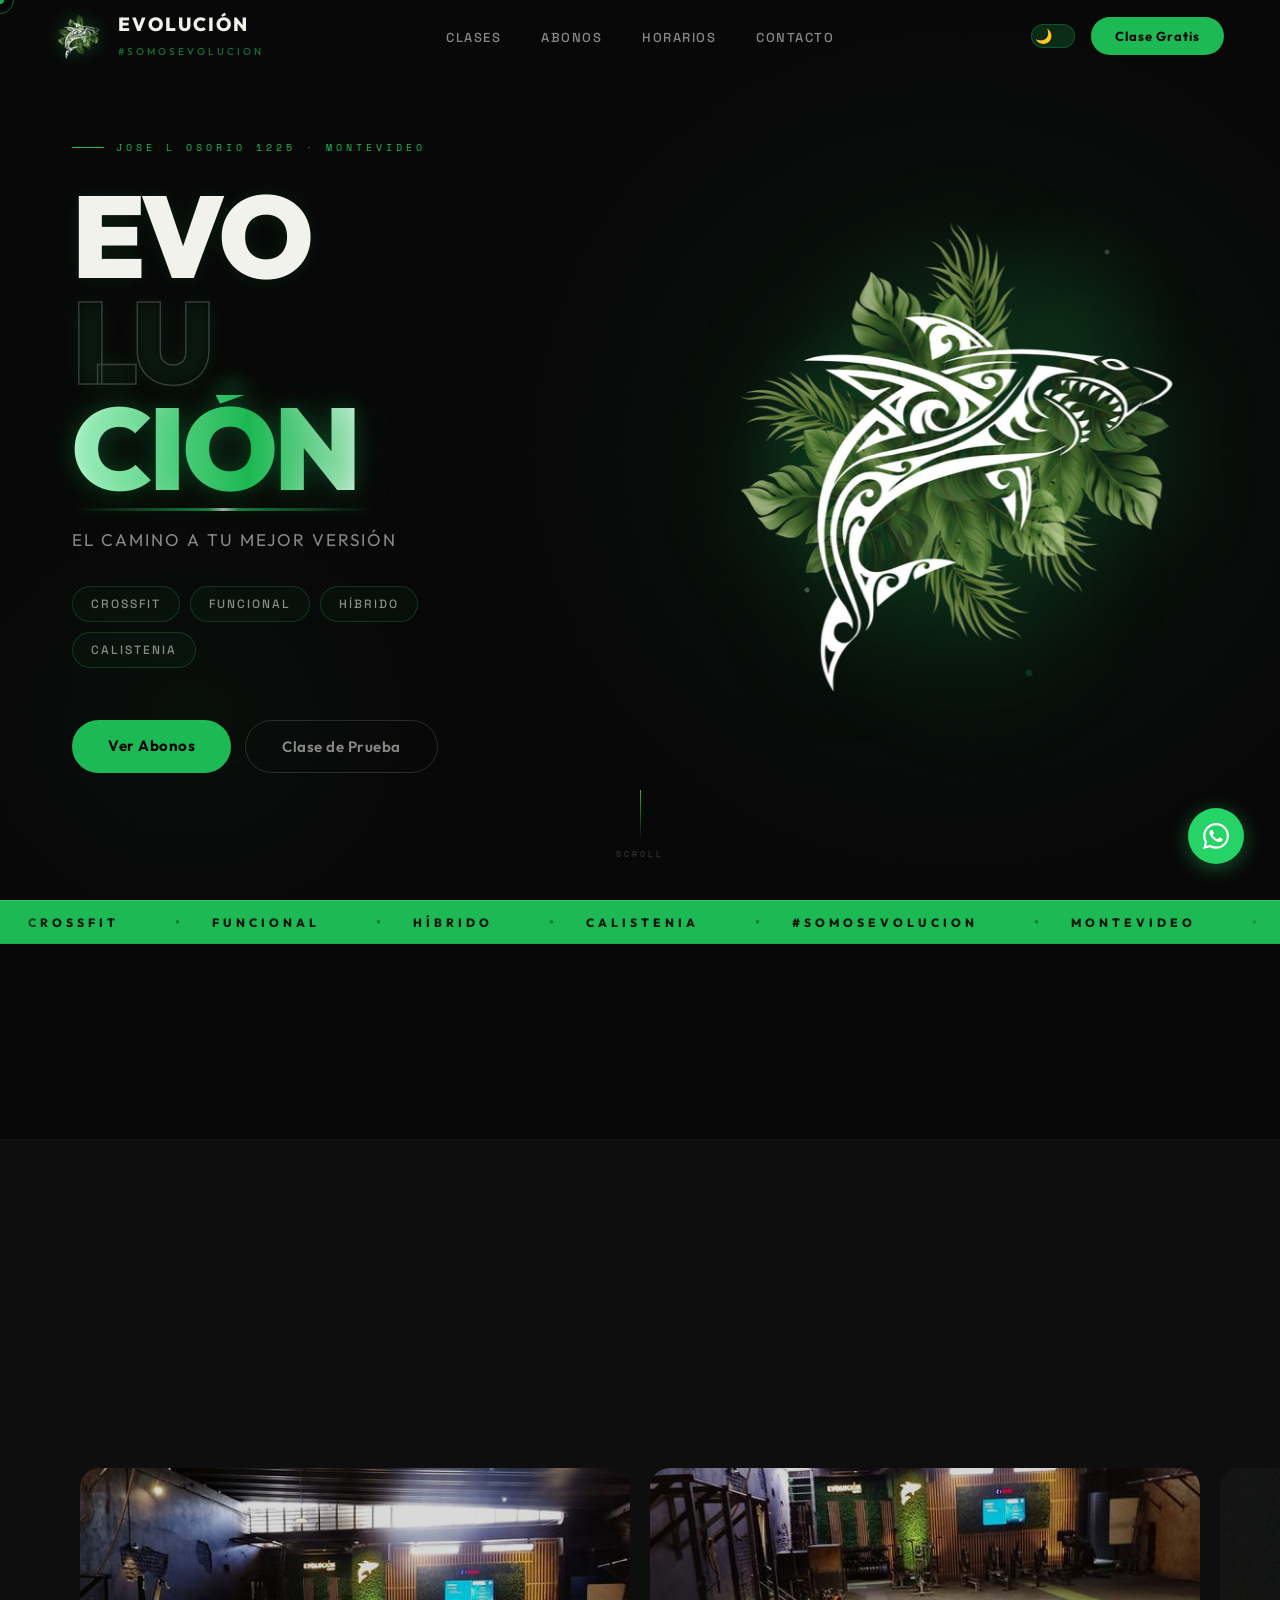
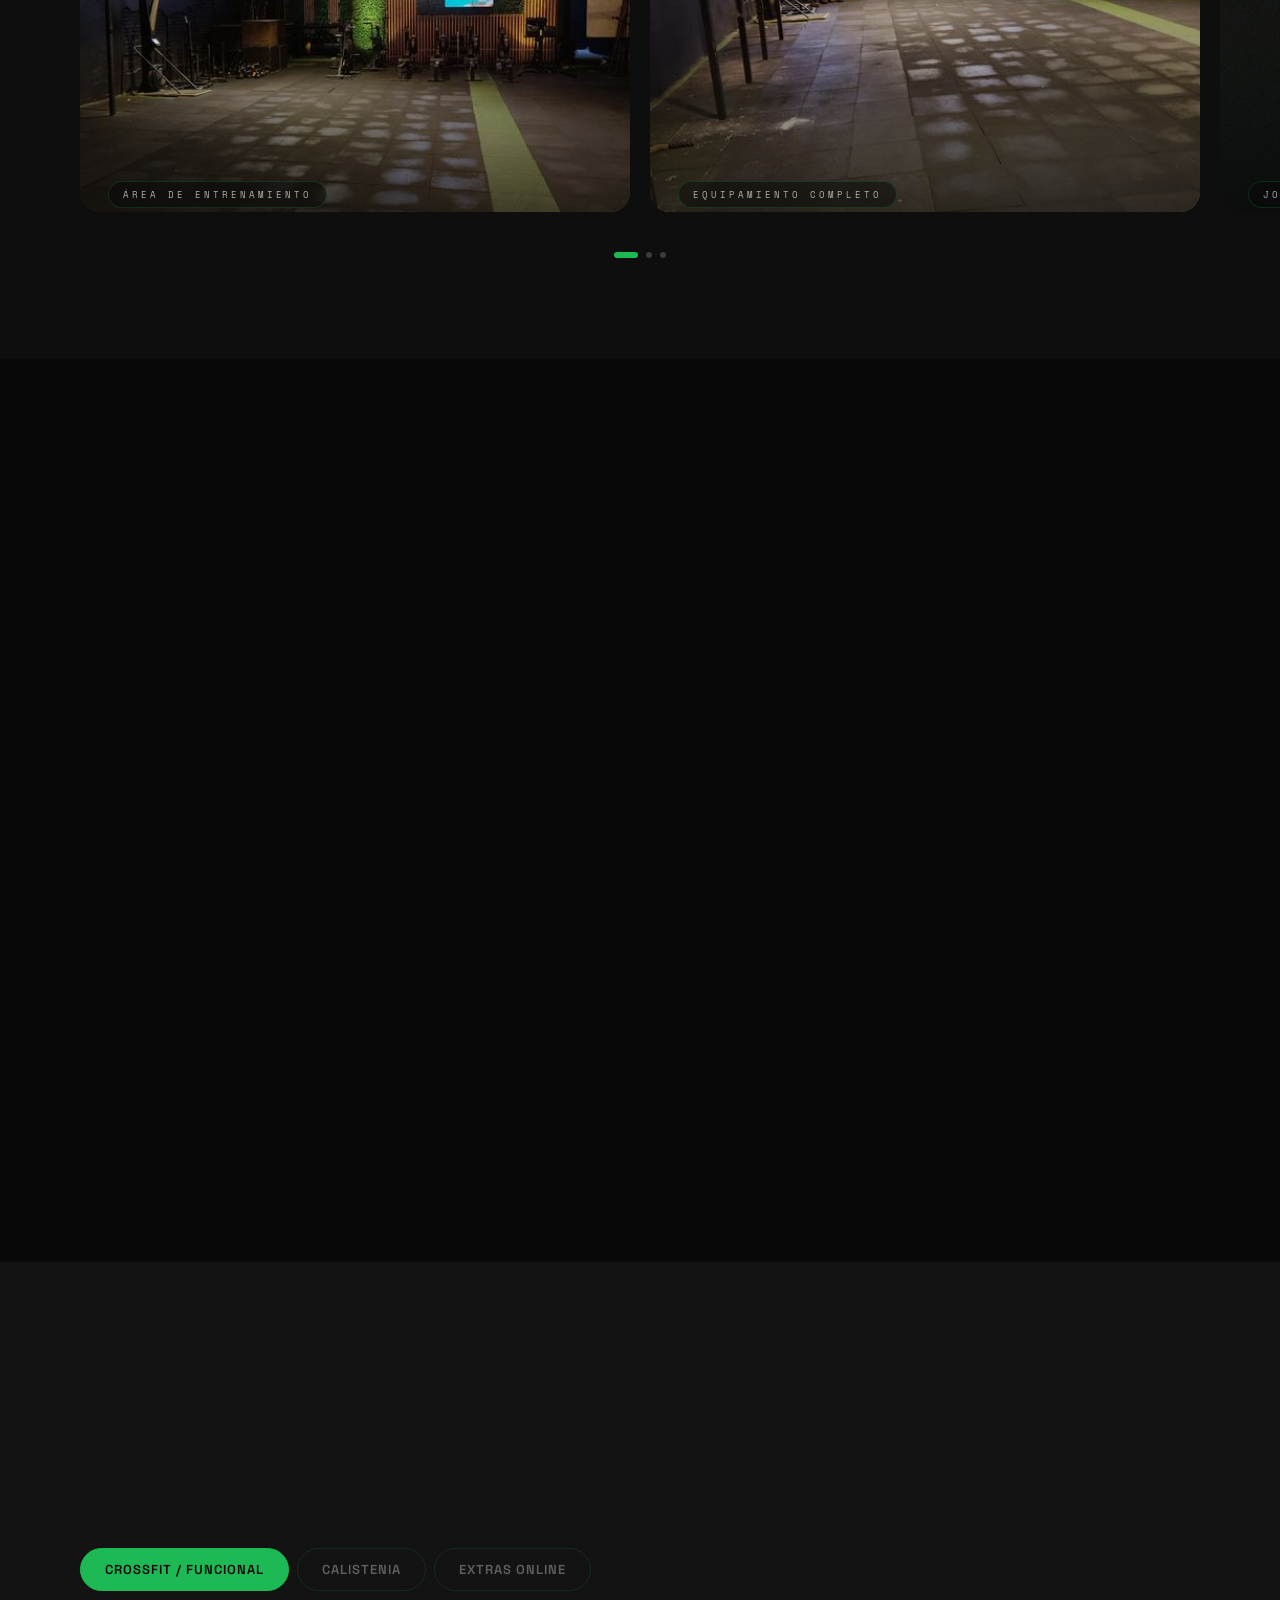
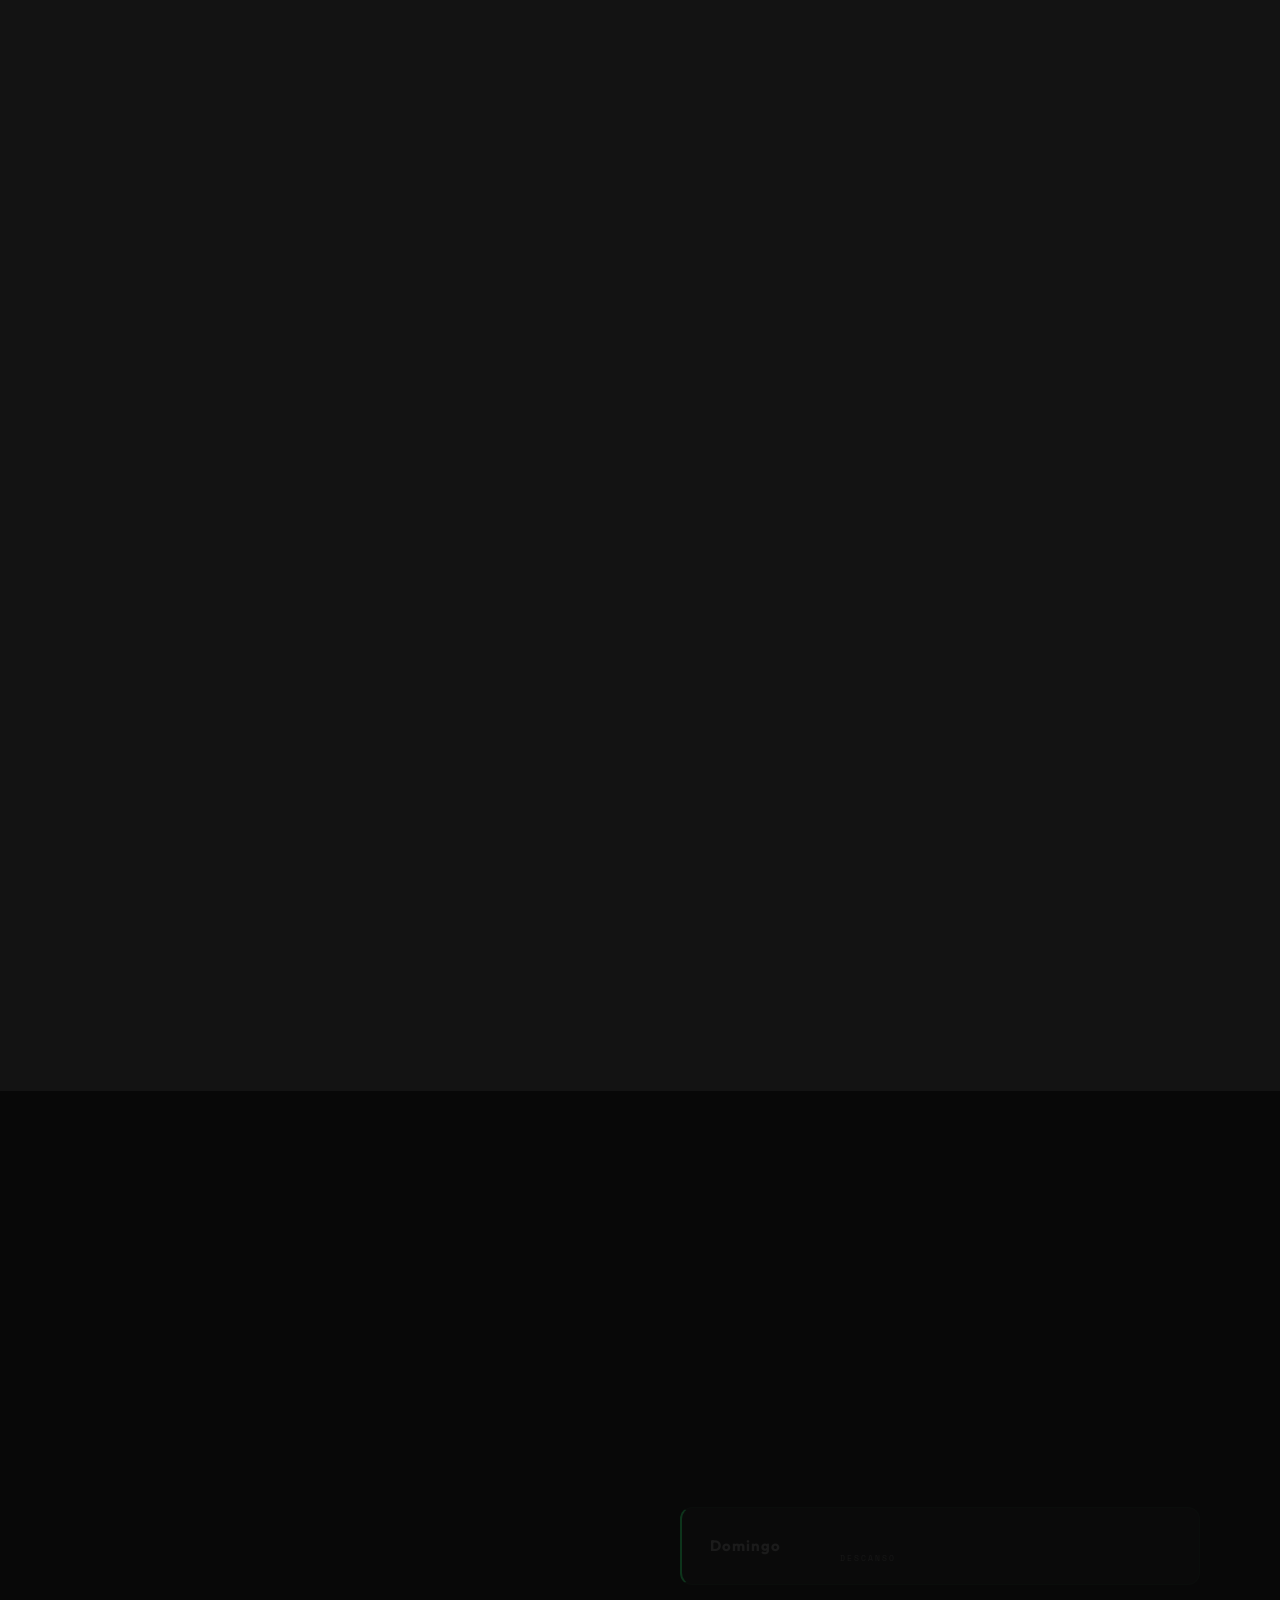
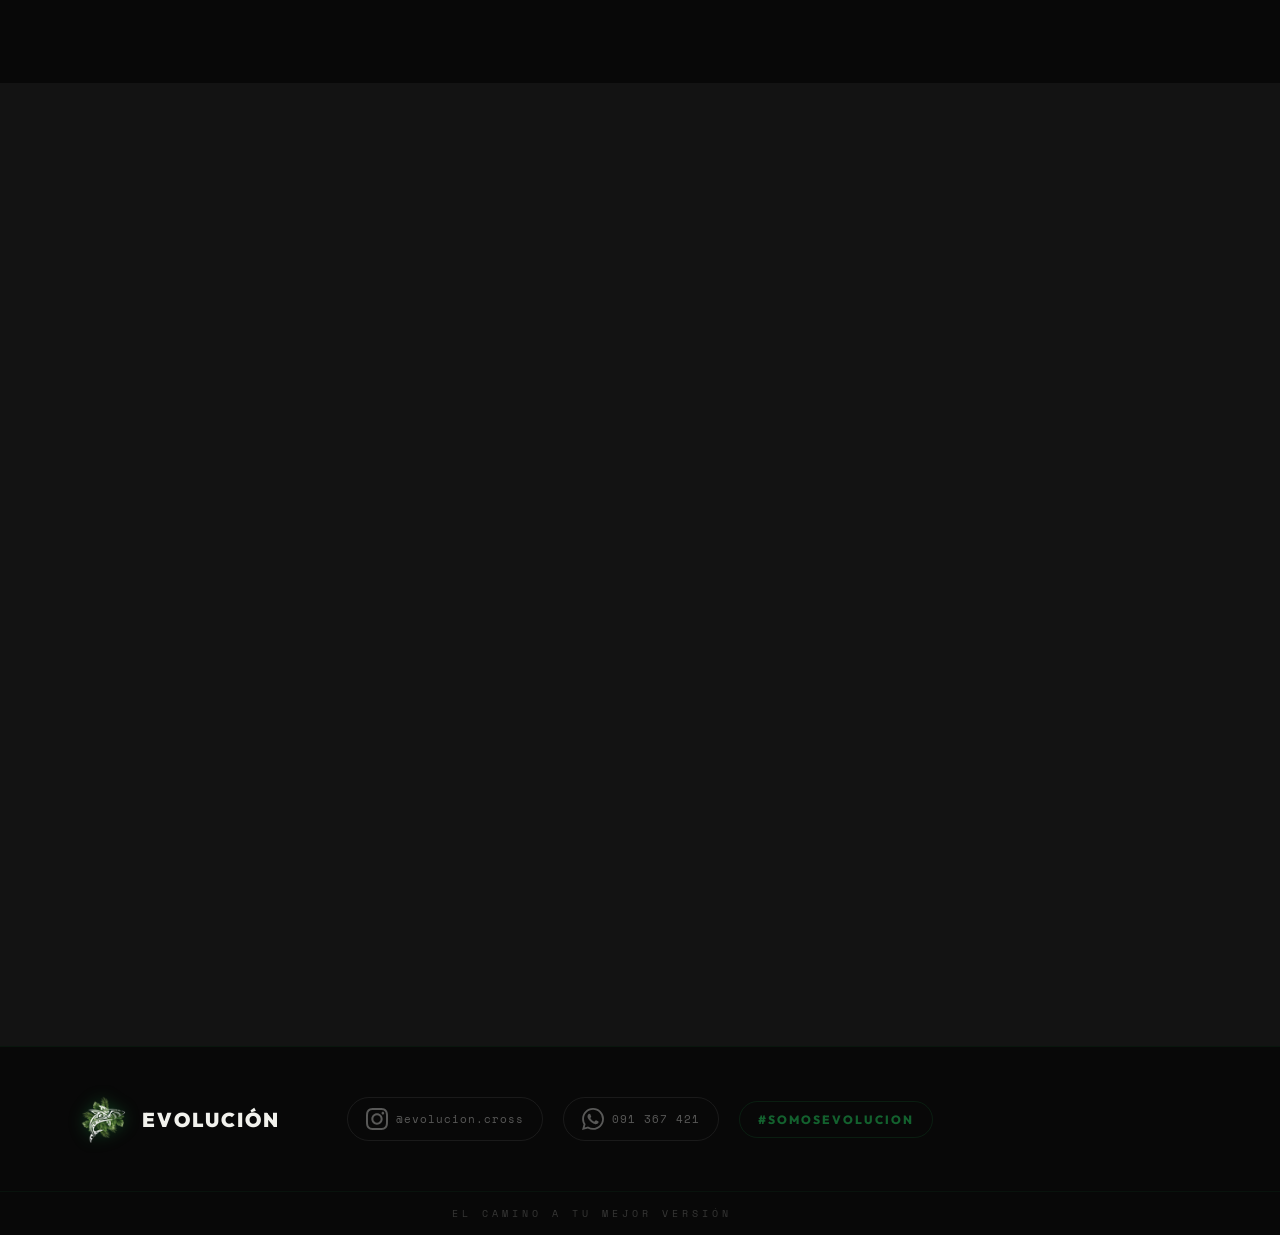
==== index.html @ 1a210b8a "Refactor sendLeadToN8n to use fetch for webhook Refactor sendLeadToN8n function to use fetch API for" ====
<!DOCTYPE html>
<html lang="es">
<head>
<meta charset="UTF-8">
<meta name="viewport" content="width=device-width, initial-scale=1.0">
<title>EVOLUCIÓN — El Camino a Tu Mejor Versión</title>
<meta name="description" content="Entrená en EVOLUCIÓN con clases de CrossFit, funcional, híbrido y calistenia en Montevideo. Reservá tu primera clase gratis por WhatsApp.">
<meta name="robots" content="index,follow">
<meta name="author" content="EVOLUCIÓN">
<meta name="theme-color" content="#1DB954">
<meta name="format-detection" content="telephone=no">
<link rel="icon" href="assets/favicon.svg" type="image/svg+xml">
<!-- Reemplazar `tudominio.com` por tu dominio final al publicar -->
<link rel="canonical" href="https://tudominio.com/">
<meta property="og:locale" content="es_UY">
<meta property="og:type" content="website">
<meta property="og:title" content="EVOLUCIÓN — El Camino a Tu Mejor Versión">
<meta property="og:description" content="CrossFit, funcional, híbrido y calistenia en Montevideo. Reservá tu primera clase gratis por WhatsApp.">
<meta property="og:url" content="https://tudominio.com/">
<meta property="og:site_name" content="EVOLUCIÓN">
<meta property="og:image" content="https://tudominio.com/assets/og-cover.svg">
<meta name="twitter:card" content="summary_large_image">
<meta name="twitter:title" content="EVOLUCIÓN — El Camino a Tu Mejor Versión">
<meta name="twitter:description" content="CrossFit, funcional, híbrido y calistenia en Montevideo. Reservá tu primera clase gratis por WhatsApp.">
<meta name="twitter:image" content="https://tudominio.com/assets/og-cover.svg">
<link rel="preconnect" href="https://fonts.googleapis.com">
<link rel="preconnect" href="https://fonts.gstatic.com" crossorigin>
<link href="https://fonts.googleapis.com/css2?family=Outfit:wght@300;400;500;600;700;800;900&family=Space+Grotesk:wght@300;400;500;600;700&family=Space+Mono&display=swap" rel="stylesheet">
<style>
:root {
  --verde: #1DB954;
  --verde-glow: rgba(29,185,84,0.18);
  --negro: #080808;
  --negro2: #0e0e0e;
  --gris: #131313;
  --gris2: #1a1a1a;
  --blanco: #F2F2ED;
  --blanco2: rgba(242,242,237,0.55);
}

*{margin:0;padding:0;box-sizing:border-box;}
html{scroll-behavior:smooth;-webkit-text-size-adjust:100%;}
body{
  background:var(--negro);
  color:var(--blanco);
  font-family:'Outfit',sans-serif;
  overflow-x:hidden;
  cursor:none;
}
section[id]{scroll-margin-top:88px;}

/* CURSOR */
#cur{position:fixed;width:8px;height:8px;background:var(--verde);border-radius:50%;pointer-events:none;z-index:9999;transform:translate(-50%,-50%);mix-blend-mode:difference;}
#cur2{position:fixed;width:28px;height:28px;border:1px solid rgba(29,185,84,0.5);border-radius:50%;pointer-events:none;z-index:9998;transform:translate(-50%,-50%);transition:left .1s ease,top .1s ease;}

/* ══ NAVBAR ══ */
nav{
  position:fixed;top:0;left:0;right:0;z-index:200;
  padding:0 56px;
  height:72px;
  display:flex;align-items:center;justify-content:space-between;
  transition:all 0.5s ease;
}

/* Efecto glassmorphism al scrollear */
nav.solid{
  background:rgba(8,8,8,0.75);
  backdrop-filter:blur(24px);
  -webkit-backdrop-filter:blur(24px);
  border-bottom:1px solid rgba(29,185,84,0.08);
  height:64px;
}

/* Línea verde animada debajo de la nav */
.nav-line{
  position:absolute;
  bottom:0;left:0;
  height:1px;
  width:0%;
  background:linear-gradient(90deg, transparent, var(--verde), transparent);
  transition:width 0.8s ease;
}
nav.solid .nav-line{width:100%;}

.nav-logo{
  display:flex;align-items:center;gap:14px;
  text-decoration:none;
}
.nav-logo img{
  height:46px;
  filter:drop-shadow(0 0 10px rgba(29,185,84,0.35));
  transition:all 0.4s ease;
}
.nav-logo:hover img{
  filter:drop-shadow(0 0 20px rgba(29,185,84,0.65));
  transform:scale(1.05) rotate(-2deg);
}
.nav-brand{
  font-family:'Outfit',sans-serif;
  font-weight:800;
  font-size:19px;
  letter-spacing:2px;
  color:var(--blanco);
  transition:color 0.3s;
}
.nav-brand span{color:var(--verde);}
.nav-logo:hover .nav-brand{color:var(--verde);}

.nav-links{
  display:flex;gap:4px;list-style:none;
  position:absolute;left:50%;transform:translateX(-50%);
}
.nav-link{
  font-family:'Space Grotesk',sans-serif;
  font-size:13px;font-weight:500;
  letter-spacing:1.5px;text-transform:uppercase;
  color:var(--blanco2);
  text-decoration:none;
  padding:8px 18px;
  border-radius:100px;
  position:relative;
  transition:color 0.3s;
}
.nav-link::before{
  content:'';
  position:absolute;inset:0;
  border-radius:100px;
  background:rgba(29,185,84,0.08);
  opacity:0;
  transform:scale(0.8);
  transition:all 0.3s ease;
}
.nav-link:hover{color:var(--blanco);}
.nav-link:hover::before{opacity:1;transform:scale(1);}
.nav-link.active{color:var(--verde);}
.nav-link.active::before{opacity:1;transform:scale(1);background:rgba(29,185,84,0.1);}

.nav-right{display:flex;align-items:center;gap:16px;}
.nav-tel{
  font-family:'Space Mono',monospace;
  font-size:11px;color:rgba(242,242,237,0.3);
  letter-spacing:1px;
}
.nav-cta{
  background:var(--verde);
  color:var(--negro);
  font-family:'Outfit',sans-serif;
  font-weight:700;font-size:13px;
  letter-spacing:1px;
  padding:11px 24px;
  border-radius:100px;
  text-decoration:none;
  transition:all 0.3s;
  white-space:nowrap;
}
.nav-cta:hover{
  background:var(--blanco);
  transform:translateY(-2px);
  box-shadow:0 8px 24px rgba(29,185,84,0.3);
}

.nav-ham{display:none;flex-direction:column;gap:5px;background:none;border:none;cursor:none;padding:8px;}
.nav-ham span{display:block;width:22px;height:1.5px;background:var(--blanco);transition:all 0.3s;border-radius:2px;}
.nav-ham.open span:nth-child(1){transform:rotate(45deg) translate(4px,4px);}
.nav-ham.open span:nth-child(2){opacity:0;}
.nav-ham.open span:nth-child(3){transform:rotate(-45deg) translate(4px,-4px);}

/* Wrapper mobile: toggle + hamburger — oculto en desktop */
.nav-mobile-actions{
  display:none;
  align-items:center;
  gap:8px;
}

/* MOBILE MENU */
.mob{
  position:fixed;inset:0;background:rgba(8,8,8,0.97);
  z-index:199;display:flex;flex-direction:column;
  align-items:center;justify-content:center;gap:8px;
  opacity:0;pointer-events:none;transition:opacity 0.3s;
  backdrop-filter:blur(20px);
}
.mob.open{opacity:1;pointer-events:all;}
.mob a{
  font-family:'Outfit',sans-serif;font-weight:800;
  font-size:48px;letter-spacing:2px;
  color:rgba(242,242,237,0.25);text-decoration:none;
  transition:color 0.3s;padding:6px 0;
}
.mob a:hover{color:var(--verde);}
.mob-cta{
  margin-top:24px;
  background:var(--verde) !important;
  color:var(--negro) !important;
  font-size:16px !important;
  border-radius:100px;
  padding:16px 48px !important;
}

/* ══ HERO ══ */
.hero{
  min-height:100vh;
  position:relative;
  overflow:hidden;
}

.hero-bg{
  position:absolute;inset:0;
  background:
    radial-gradient(ellipse 50% 70% at 75% 50%, rgba(29,185,84,0.07) 0%, transparent 70%),
    radial-gradient(ellipse 30% 40% at 15% 80%, rgba(29,185,84,0.04) 0%, transparent 60%);
}

.hero-grid{
  position:absolute;inset:0;
  background-image:
    linear-gradient(rgba(29,185,84,0.03) 1px,transparent 1px),
    linear-gradient(90deg,rgba(29,185,84,0.03) 1px,transparent 1px);
  background-size:64px 64px;
  animation:gridDrift 25s linear infinite;
  mask-image:linear-gradient(to bottom, transparent 0%, rgba(0,0,0,0.5) 30%, rgba(0,0,0,0.5) 70%, transparent 100%);
}
@keyframes gridDrift{from{transform:translateY(0);}to{transform:translateY(64px);}}

.hero-left{
  display:flex;flex-direction:column;justify-content:center;
  width:100%;
  max-width:980px;
  padding:140px 72px 100px;
  padding-right:min(42vw,520px);
  position:relative;z-index:3;
}

.hero-tag{
  font-family:'Space Mono',monospace;
  font-size:10px;letter-spacing:4px;
  color:var(--verde);text-transform:uppercase;
  display:flex;align-items:center;gap:12px;
  margin-bottom:28px;
  animation:fadeUp 0.8s ease both;
}
.hero-tag::before{content:'';width:32px;height:1px;background:var(--verde);}

.hero-title{
  position:relative;
  display:inline-block;
  font-family:'Outfit',sans-serif;
  font-weight:900;
  font-size:clamp(64px,9vw,130px);
  line-height:0.92;
  letter-spacing:-3px;
  animation:fadeUp 0.8s 0.15s ease both, evoTitleGlow 4.2s ease-in-out infinite;
  text-shadow:0 0 20px rgba(29,185,84,0.12);
}
.hero-title::after{
  content:'';
  position:absolute;
  left:0;
  bottom:-10px;
  width:78%;
  height:3px;
  border-radius:999px;
  background:linear-gradient(90deg, transparent 0%, rgba(29,185,84,0.95) 45%, rgba(244,255,248,0.95) 50%, rgba(29,185,84,0.95) 55%, transparent 100%);
  opacity:0.7;
  box-shadow:0 0 18px rgba(29,185,84,0.28);
  animation:evoScan 3.8s ease-in-out infinite;
}
.hero-title .hero-part,
.hero-title .dim,
.hero-title .accent{
  display:inline-block;
}
.hero-title .hero-part{
  opacity:0;
  transform:translateY(26px) scale(0.96);
  filter:blur(10px);
  will-change:transform,opacity,filter;
}
.hero-title .hero-part-1{
  animation:evoReveal .9s .12s cubic-bezier(.22,1,.36,1) forwards;
}
.hero-title .hero-part-2{
  animation:evoReveal .9s .28s cubic-bezier(.22,1,.36,1) forwards, evoStrokePulse 4.2s 1.25s ease-in-out infinite;
}
.hero-title .hero-part-3{
  animation:evoReveal .9s .46s cubic-bezier(.22,1,.36,1) forwards, evoShine 5s 1.15s linear infinite, evoAccentFloat 3.2s 1.15s ease-in-out infinite;
}
.hero-title .dim{
  color:transparent;
  -webkit-text-stroke:1.5px rgba(242,242,237,0.2);
}
[data-theme="light"] .dim {
  -webkit-text-stroke:1.5px rgba(17,17,17,0.25);
}
.hero-title .accent{
  color:transparent;
  background:linear-gradient(90deg,#c9ffe0 0%, #1db954 28%, #ffffff 50%, #1db954 72%, #8df0b2 100%);
  background-size:220% auto;
  -webkit-background-clip:text;
  background-clip:text;
  text-shadow:0 0 20px rgba(29,185,84,0.22), 0 0 42px rgba(29,185,84,0.18);
  filter:drop-shadow(0 0 10px rgba(29,185,84,0.2));
}
@keyframes evoReveal{
  0%{opacity:0;transform:translateY(26px) scale(0.96);filter:blur(10px);}
  60%{opacity:1;transform:translateY(-2px) scale(1.01);filter:blur(0);}
  100%{opacity:1;transform:translateY(0) scale(1);filter:blur(0);}
}
@keyframes evoTitleGlow{
  0%,100%{text-shadow:0 0 20px rgba(29,185,84,0.12),0 0 0 rgba(29,185,84,0);}
  50%{text-shadow:0 0 28px rgba(29,185,84,0.2),0 0 56px rgba(29,185,84,0.12);}
}
@keyframes evoScan{
  0%,100%{transform:translateX(-8px) scaleX(0.96);opacity:0.45;}
  50%{transform:translateX(10px) scaleX(1.03);opacity:0.95;}
}
@keyframes evoStrokePulse{
  0%,100%{transform:translateY(0);opacity:0.92;}
  50%{transform:translateY(-1px);opacity:1;}
}
@keyframes evoAccentFloat{
  0%,100%{transform:translateY(0) scale(1);}
  50%{transform:translateY(-2px) scale(1.01);}
}
@keyframes evoShine{
  0%{background-position:200% center;}
  100%{background-position:-200% center;}
}
@media (prefers-reduced-motion: reduce){
  .hero-title,
  .hero-title .hero-part,
  .hero-title .dim,
  .hero-title .accent{animation:none;opacity:1;transform:none;filter:none;}
}

.hero-sub{
  margin-top:28px;
  font-size:17px;font-weight:400;
  color:var(--blanco2);
  letter-spacing:2px;text-transform:uppercase;
  animation:fadeUp 0.8s 0.3s ease both;
}

.hero-pills{
  display:flex;flex-wrap:wrap;gap:10px;
  margin-top:36px;
  animation:fadeUp 0.8s 0.45s ease both;
}
.pill{
  display:inline-flex;align-items:center;justify-content:center;
  font-family:'Space Grotesk',sans-serif;
  font-size:12px;font-weight:500;
  letter-spacing:2px;text-transform:uppercase;
  text-decoration:none;
  padding:9px 18px;
  border:1px solid rgba(29,185,84,0.25);
  border-radius:100px;
  color:var(--blanco2);
  transition:all 0.3s;
  background:rgba(29,185,84,0.04);
}
.pill:hover{
  border-color:var(--verde);
  color:var(--verde);
  background:rgba(29,185,84,0.08);
}

.hero-ctas{
  display:flex;gap:14px;margin-top:52px;
  animation:fadeUp 0.8s 0.6s ease both;
}
.btn-main{
  background:var(--verde);color:var(--negro);
  font-family:'Outfit',sans-serif;font-weight:700;
  font-size:15px;letter-spacing:0.5px;
  padding:16px 36px;border-radius:100px;
  text-decoration:none;transition:all 0.3s;
}
.btn-main:hover{
  background:var(--blanco);
  transform:translateY(-3px);
  box-shadow:0 12px 32px rgba(29,185,84,0.3);
}
.btn-ghost{
  border:1px solid rgba(242,242,237,0.15);
  color:var(--blanco2);
  font-family:'Outfit',sans-serif;font-weight:600;
  font-size:15px;letter-spacing:0.5px;
  padding:16px 36px;border-radius:100px;
  text-decoration:none;transition:all 0.3s;
}
.btn-ghost:hover{
  border-color:var(--verde);color:var(--verde);
  background:rgba(29,185,84,0.05);
}

.hero-right{
  display:flex;align-items:center;justify-content:center;
  position:absolute;
  top:0;right:0;bottom:0;
  width:min(48vw,620px);
  overflow:hidden;
  isolation:isolate;
  z-index:2;
}
.hero-right::before{
  content:'';
  position:absolute;
  inset:14% 12%;
  background:
    radial-gradient(circle at 30% 50%, rgba(29,185,84,0.18) 0, transparent 32%),
    radial-gradient(circle at 70% 30%, rgba(29,185,84,0.12) 0, transparent 22%),
    radial-gradient(circle at 50% 70%, rgba(29,185,84,0.08) 0, transparent 38%);
  filter:blur(14px);
  animation:sharkAura 5s ease-in-out infinite;
  z-index:1;
  pointer-events:none;
}
.hero-right::after{
  content:'';
  position:absolute;
  inset:10%;
  background:
    radial-gradient(circle, rgba(242,242,237,0.4) 0 2px, transparent 3px) 15% 70%/18px 18px no-repeat,
    radial-gradient(circle, rgba(242,242,237,0.28) 0 2px, transparent 3px) 78% 22%/14px 14px no-repeat,
    radial-gradient(circle, rgba(29,185,84,0.28) 0 3px, transparent 4px) 62% 82%/22px 22px no-repeat;
  opacity:.7;
  animation:sharkBubbles 9s linear infinite;
  z-index:1;
  pointer-events:none;
}
.hero-logo-img{
  width:82%;
  opacity:0;
  animation:logoIn 1.2s cubic-bezier(0.22,1,0.36,1) 0.5s forwards, logoFloat 10s ease-in-out 1.7s infinite;
  filter:drop-shadow(0 0 50px rgba(29,185,84,0.2));
  position:relative;z-index:2;
  transform-origin:center;
  will-change:transform,filter;
}
@keyframes logoIn{
  from{opacity:0;transform:scale(0.75) translateY(20px);filter:drop-shadow(0 0 0 transparent);}
  to{opacity:1;transform:scale(1) translateY(0);filter:drop-shadow(0 0 50px rgba(29,185,84,0.2));}
}
@keyframes logoFloat{
  0%{transform:translateX(-30px) translateY(0) rotate(-2deg) scaleX(1);filter:drop-shadow(0 0 50px rgba(29,185,84,0.2));}
  25%{transform:translateX(0) translateY(-12px) rotate(1deg) scaleX(1);filter:drop-shadow(0 0 70px rgba(29,185,84,0.35));}
  50%{transform:translateX(30px) translateY(0) rotate(2deg) scaleX(-1);filter:drop-shadow(0 0 50px rgba(29,185,84,0.2));}
  75%{transform:translateX(0) translateY(12px) rotate(-1deg) scaleX(-1);filter:drop-shadow(0 0 70px rgba(29,185,84,0.35));}
  100%{transform:translateX(-30px) translateY(0) rotate(-2deg) scaleX(1);filter:drop-shadow(0 0 50px rgba(29,185,84,0.2));}
}
@keyframes logoFloatLight{
  0%{transform:translateX(-30px) translateY(0) rotate(-2deg) scaleX(1);filter:invert(1) drop-shadow(0 0 50px rgba(22,163,74,0.2));}
  25%{transform:translateX(0) translateY(-12px) rotate(1deg) scaleX(1);filter:invert(1) drop-shadow(0 0 70px rgba(22,163,74,0.35));}
  50%{transform:translateX(30px) translateY(0) rotate(2deg) scaleX(-1);filter:invert(1) drop-shadow(0 0 50px rgba(22,163,74,0.2));}
  75%{transform:translateX(0) translateY(12px) rotate(-1deg) scaleX(-1);filter:invert(1) drop-shadow(0 0 70px rgba(22,163,74,0.35));}
  100%{transform:translateX(-30px) translateY(0) rotate(-2deg) scaleX(1);filter:invert(1) drop-shadow(0 0 50px rgba(22,163,74,0.2));}
}
@keyframes sharkAura{
  0%,100%{opacity:.55;transform:scale(.96) translateY(0);}
  50%{opacity:1;transform:scale(1.06) translateY(-8px);}
}
@keyframes sharkBubbles{
  0%{opacity:0;transform:translateY(18px) translateX(0);}
  20%{opacity:.65;}
  50%{opacity:.95;transform:translateY(-10px) translateX(6px);}
  100%{opacity:0;transform:translateY(-28px) translateX(-8px);}
}

@media (prefers-reduced-motion: reduce){
  .hero-right::before,
  .hero-right::after,
  .hero-logo-img{
    animation-duration:0.01ms !important;
    animation-iteration-count:1 !important;
  }
}

.hero-scroll{
  position:absolute;bottom:40px;left:50%;transform:translateX(-50%);
  display:flex;flex-direction:column;align-items:center;gap:8px;
  animation:fadeIn 1s 1.2s ease both;
}
.hero-scroll span{
  font-family:'Space Mono',monospace;font-size:8px;
  letter-spacing:3px;color:rgba(242,242,237,0.25);text-transform:uppercase;
}
.scroll-line{
  width:1px;height:50px;
  background:linear-gradient(to bottom,var(--verde),transparent);
  animation:scrollAnim 2s ease-in-out infinite;
}
@keyframes scrollAnim{
  0%{transform:scaleY(0);transform-origin:top;}
  49%{transform:scaleY(1);transform-origin:top;}
  50%{transform:scaleY(1);transform-origin:bottom;}
  100%{transform:scaleY(0);transform-origin:bottom;}
}

/* MARQUEE */
.mq-wrap{
  position:relative;overflow:hidden;
  background:var(--verde);
  padding:12px 0;
  border-top:1px solid rgba(255,255,255,0.12);
  border-bottom:1px solid rgba(0,0,0,0.08);
}
.mq-wrap::before,.mq-wrap::after{
  content:'';
  position:absolute;top:0;bottom:0;width:44px;z-index:2;pointer-events:none;
}
.mq-wrap::before{left:0;background:linear-gradient(to right,var(--verde),rgba(29,185,84,0));}
.mq-wrap::after{right:0;background:linear-gradient(to left,var(--verde),rgba(29,185,84,0));}
.mq-track{
  display:flex;align-items:center;gap:0;
  width:max-content;white-space:nowrap;
  animation:mq 22s linear infinite;
  will-change:transform;
}
.mq-item{
  display:inline-flex;align-items:center;
  font-family:'Outfit',sans-serif;font-weight:800;
  font-size:12px;letter-spacing:4px;
  color:var(--negro);text-transform:uppercase;
  padding:0 28px;flex-shrink:0;
  opacity:0.9;
}
.mq-item + .mq-item::before{
  content:'•';
  margin-right:28px;
  font-size:14px;
  color:rgba(0,0,0,0.35);
}
@keyframes mq{from{transform:translateX(0);}to{transform:translateX(-50%);}}

/* STATS */
.stats{
  display:grid;grid-template-columns:repeat(4,1fr);
  border-bottom:1px solid rgba(29,185,84,0.08);
}
.stat{
  padding:52px 44px;
  border-right:1px solid rgba(29,185,84,0.06);
  position:relative;overflow:hidden;
  transition:background 0.4s;
}
.stat::after{
  content:'';
  position:absolute;bottom:0;left:0;
  width:0;height:2px;background:var(--verde);
  transition:width 0.5s ease;
}
.stat:hover{background:rgba(29,185,84,0.03);}
.stat:hover::after{width:100%;}
.stat-n{
  font-family:'Outfit',sans-serif;font-weight:900;
  font-size:68px;color:var(--verde);line-height:1;
}
.stat-l{
  font-family:'Space Mono',monospace;font-size:9px;
  letter-spacing:3px;color:rgba(242,242,237,0.35);
  text-transform:uppercase;margin-top:10px;
}

/* SECTIONS */
.section{padding:120px 80px;}
.sec-bg{padding:120px 80px;background:var(--gris);}

.s-tag{
  font-family:'Space Mono',monospace;font-size:10px;
  letter-spacing:4px;color:var(--verde);text-transform:uppercase;
  display:flex;align-items:center;gap:12px;margin-bottom:16px;
}
.s-tag::before{content:'';width:28px;height:1px;background:var(--verde);}
.s-title{
  font-family:'Outfit',sans-serif;font-weight:900;
  font-size:clamp(40px,5.5vw,72px);
  line-height:1;letter-spacing:-1px;margin-bottom:64px;
}

/* CLASES */
.clases-grid{display:grid;grid-template-columns:repeat(2,1fr);gap:16px;}
.clase-card{
  padding:52px;
  background:var(--gris);
  border-radius:16px;
  border:1px solid rgba(29,185,84,0.06);
  position:relative;overflow:hidden;
  transition:all 0.4s ease;
}
.clase-card::before{
  content:'';position:absolute;inset:0;border-radius:16px;
  background:radial-gradient(circle at var(--mx,50%) var(--my,50%),rgba(29,185,84,0.07) 0%,transparent 60%);
  opacity:0;transition:opacity 0.4s;pointer-events:none;
}
.clase-card:hover{
  border-color:rgba(29,185,84,0.2);
  transform:translateY(-6px);
  box-shadow:0 20px 60px rgba(0,0,0,0.4),0 0 0 1px rgba(29,185,84,0.1);
}
.clase-card:hover::before{opacity:1;}
.clase-n{
  font-family:'Outfit',sans-serif;font-weight:900;
  font-size:88px;color:rgba(29,185,84,0.05);
  position:absolute;top:-8px;right:16px;line-height:1;
  transition:color 0.4s;
}
.clase-card:hover .clase-n{color:rgba(29,185,84,0.08);}
.clase-icon{font-size:28px;margin-bottom:18px;}
.clase-name{
  font-family:'Outfit',sans-serif;font-weight:800;
  font-size:28px;letter-spacing:-0.5px;margin-bottom:12px;
}
.clase-desc{font-size:15px;font-weight:400;color:var(--blanco2);line-height:1.65;}

/* PRECIOS */
.tabs{display:flex;gap:8px;margin-bottom:48px;flex-wrap:wrap;}
.tab{
  font-family:'Space Grotesk',sans-serif;font-weight:600;
  font-size:13px;letter-spacing:1px;text-transform:uppercase;
  padding:12px 24px;
  background:transparent;
  border:1px solid rgba(29,185,84,0.15);
  border-radius:100px;
  color:rgba(242,242,237,0.35);
  cursor:none;transition:all 0.3s;
}
.tab.on,.tab:hover{
  background:var(--verde);color:var(--negro);
  border-color:var(--verde);
}

.p-grid{display:grid;grid-template-columns:repeat(4,1fr);gap:14px;}
.p-card{
  background:var(--negro2);
  padding:40px 28px;
  border-radius:16px;
  border:1px solid rgba(29,185,84,0.07);
  position:relative;overflow:hidden;
  transition:transform 0.35s cubic-bezier(0.22,1,0.36,1), box-shadow 0.35s ease, border-color 0.35s ease, background 0.35s ease;
  opacity:0;transform:translateY(24px) scale(0.985);
  cursor:pointer;
}
.p-card.vis{opacity:1;transform:translateY(0) scale(1);}
.p-card::before{
  content:'';position:absolute;inset:0;border-radius:16px;
  background:radial-gradient(circle at var(--mx,50%) var(--my,50%),rgba(29,185,84,0.14) 0%,rgba(29,185,84,0.05) 26%,transparent 62%);
  opacity:0;transition:opacity 0.35s ease;pointer-events:none;
}
.p-card::after{
  content:'';
  position:absolute;top:0;left:18px;right:18px;height:3px;
  border-radius:0 0 10px 10px;
  background:linear-gradient(90deg,transparent,var(--verde),transparent);
  opacity:0;transform:scaleX(0.45);
  transition:opacity 0.35s ease,transform 0.35s ease;
}
.p-card:hover::after{opacity:1;transform:scaleX(1);}
.p-card:hover:not(.feat){
  border-color:rgba(29,185,84,0.28);
  background:linear-gradient(180deg,rgba(29,185,84,0.05) 0%,var(--negro2) 100%);
  transform:translateY(-10px) scale(1.015);
  box-shadow:0 24px 60px rgba(0,0,0,0.5),0 0 0 1px rgba(29,185,84,0.1);
}
.p-card:hover::before{opacity:1;}
.p-card.feat{
  background:var(--verde);
  border-color:var(--verde);
}
.p-card.feat *{color:var(--negro) !important;}
.p-card.feat:hover{
  transform:translateY(-10px) scale(1.02);
  box-shadow:0 24px 60px rgba(29,185,84,0.32);
}
.p-badge,.p-name,.p-price,.p-mp,.p-div,.p-note{
  position:relative;z-index:1;
  transition:transform 0.35s ease,opacity 0.35s ease,color 0.35s ease;
}
.p-card:hover .p-badge,.p-card:hover .p-name{transform:translateY(-2px);}
.p-card:hover .p-price{transform:scale(1.04);}
.p-card:hover:not(.feat) .p-price{color:var(--verde);}
.p-card:hover .p-mp,.p-card:hover .p-note{transform:translateY(1px);opacity:1;}
.p-card.sel{
  border-color:rgba(29,185,84,0.45) !important;
  box-shadow:0 0 0 2px rgba(29,185,84,0.18),0 24px 60px rgba(0,0,0,0.28);
}
.p-badge{
  font-family:'Space Mono',monospace;font-size:9px;
  letter-spacing:2px;text-transform:uppercase;
  color:var(--verde);margin-bottom:10px;
}
.p-name{
  font-family:'Outfit',sans-serif;font-weight:800;
  font-size:22px;letter-spacing:-0.3px;margin-bottom:20px;color:var(--blanco);
}
.p-price{
  font-family:'Outfit',sans-serif;font-weight:900;
  font-size:50px;line-height:1;color:var(--blanco);
}
.p-curr{font-size:20px;vertical-align:top;margin-top:6px;display:inline-block;}
.p-mp{
  font-family:'Space Mono',monospace;font-size:9px;
  color:rgba(242,242,237,0.3);margin-top:8px;letter-spacing:1px;
}
.p-div{height:1px;background:rgba(242,242,237,0.07);margin:18px 0;}
.p-note{font-size:13px;font-weight:400;color:rgba(242,242,237,0.4);line-height:1.55;}
.p-cta{
  margin-top:16px;
  display:inline-flex;align-items:center;justify-content:center;
  width:100%;padding:12px 14px;
  border-radius:12px;
  border:1px solid rgba(29,185,84,0.16);
  background:rgba(29,185,84,0.06);
  color:var(--blanco);
  font-family:'Space Grotesk',sans-serif;font-size:12px;font-weight:700;
  letter-spacing:.3px;
  transition:all .25s ease;
}
.p-card:hover .p-cta{transform:translateY(-1px);border-color:rgba(29,185,84,0.34);background:rgba(29,185,84,0.12);}
.p-card.feat .p-cta{background:rgba(0,0,0,0.1);border-color:rgba(0,0,0,0.12);color:var(--negro);}
.plan-wa{
  margin-top:28px;
  padding:24px;
  border-radius:18px;
  border:1px solid rgba(29,185,84,0.12);
  background:linear-gradient(135deg,rgba(29,185,84,0.08) 0%,transparent 55%),var(--negro2);
  display:grid;grid-template-columns:0.95fr 1.25fr;gap:20px;align-items:center;
}
.plan-wa-copy h3{
  font-family:'Outfit',sans-serif;font-weight:900;
  font-size:28px;letter-spacing:-0.5px;
  margin:6px 0 8px;
}
.plan-wa-copy p{
  font-size:14px;line-height:1.65;color:var(--blanco2);
  max-width:420px;
}
.plan-wa-form{display:grid;grid-template-columns:repeat(2,1fr);gap:12px;}
.plan-wa-form .full{grid-column:1/-1;}
.plan-wa-note{
  margin-top:10px;
  font-family:'Space Mono',monospace;font-size:9px;letter-spacing:1px;
  text-transform:uppercase;color:var(--blanco2);opacity:.85;
}

.descs{display:grid;grid-template-columns:repeat(3,1fr);gap:14px;margin-top:48px;}
.desc-c{
  background:var(--negro2);padding:32px 36px;
  border-radius:14px;
  border:1px solid rgba(29,185,84,0.07);
  display:flex;align-items:center;gap:20px;
  transition:all 0.3s;
}
.desc-c:hover{border-color:rgba(29,185,84,0.25);background:rgba(29,185,84,0.04);transform:translateY(-4px);}
.desc-pct{
  font-family:'Outfit',sans-serif;font-weight:900;
  font-size:40px;color:var(--verde);line-height:1;white-space:nowrap;
}
.desc-inf{
  font-family:'Space Mono',monospace;font-size:9px;
  letter-spacing:1px;color:var(--blanco2);text-transform:uppercase;line-height:1.8;
}

/* HORARIOS */
.hor-wrap{
  padding:120px 80px;
  display:grid;grid-template-columns:1fr 1fr;gap:80px;align-items:center;
}
.h-block{
  display:flex;align-items:center;gap:20px;
  padding:20px 28px;margin-bottom:10px;
  background:var(--gris);border-radius:12px;
  border:1px solid rgba(29,185,84,0.06);
  border-left:2px solid var(--verde);
  transition:all 0.3s;
}
.h-block:hover{background:rgba(29,185,84,0.04);transform:translateX(6px);border-left-color:var(--verde);box-shadow:0 4px 24px rgba(0,0,0,0.3);}
.h-dia{
  font-family:'Outfit',sans-serif;font-weight:700;
  font-size:15px;letter-spacing:1px;
  color:rgba(242,242,237,0.3);width:110px;flex-shrink:0;
}
.h-hora{font-family:'Space Mono',monospace;font-size:13px;color:var(--verde);letter-spacing:1px;}
.h-turno{font-family:'Space Mono',monospace;font-size:8px;letter-spacing:2px;color:rgba(242,242,237,0.2);margin-top:4px;}

/* CONTACTO */
.cont-wrap{
  padding:120px 80px;background:var(--gris);
  display:grid;grid-template-columns:1fr 1fr;gap:80px;
}
.c-item{
  display:flex;gap:20px;align-items:flex-start;
  padding:28px 24px;
  margin-bottom:12px;
  background: rgba(255,255,255,0.03);
  border-radius:14px;
  border:1px solid rgba(242,242,237,0.1);
  border-left:3px solid var(--verde);
  transition: background 0.3s, border-color 0.3s;
}
.c-item:hover { background: rgba(29,185,84,0.05); border-color:rgba(29,185,84,0.25); border-left-color:var(--verde); }
[data-theme="light"] .c-item { background:rgba(0,0,0,0.03); border-color:rgba(0,0,0,0.1); border-left-color:var(--verde); }
[data-theme="light"] .c-item:hover { background:rgba(22,163,74,0.06); border-color:rgba(22,163,74,0.25); }
.c-label{font-family:'Space Mono',monospace;font-size:9px;letter-spacing:3px;color:var(--verde);text-transform:uppercase;margin-bottom:6px;}
.c-val{font-size:16px;font-weight:600;line-height:1.5;}

.form{display:flex;flex-direction:column;gap:14px;}
.f-group{display:flex;flex-direction:column;gap:8px;}
.f-label{font-family:'Space Mono',monospace;font-size:9px;letter-spacing:2px;color:rgba(242,242,237,0.3);text-transform:uppercase;}
.f-input,.f-select{
  background:rgba(242,242,237,0.04);
  border:1px solid rgba(242,242,237,0.08);
  border-radius:10px;
  color:var(--blanco);padding:14px 18px;
  font-family:'Outfit',sans-serif;font-size:16px;font-weight:500;
  outline:none;transition:border-color 0.3s,background 0.3s;width:100%;
}
.f-input:focus,.f-select:focus{border-color:rgba(29,185,84,0.4);background:rgba(29,185,84,0.04);}
#emailInput:invalid:not(:placeholder-shown){
  border-color:#ff5c5c;
  background:rgba(255,92,92,0.08);
  box-shadow:0 0 0 3px rgba(255,92,92,0.12);
}
#emailInput:valid:not(:placeholder-shown){
  border-color:rgba(29,185,84,0.65);
  background:rgba(29,185,84,0.06);
}
#dateInput{
  color-scheme:dark;
}
#dateInput::-webkit-calendar-picker-indicator{
  filter:invert(72%) sepia(26%) saturate(887%) hue-rotate(92deg) brightness(95%) contrast(89%);
  opacity:0.95;
}
.f-help{
  font-size:12px;
  line-height:1.4;
  color:rgba(242,242,237,0.55);
}
.date-quick{
  display:flex;
  flex-wrap:wrap;
  gap:8px;
  margin-top:4px;
}
.date-chip{
  border:1px solid rgba(29,185,84,0.2);
  background:rgba(29,185,84,0.06);
  color:var(--blanco);
  padding:8px 12px;
  border-radius:999px;
  font-size:12px;
  font-weight:600;
  transition:all .25s ease;
}
.date-chip:hover,.date-chip.active{
  background:var(--verde);
  color:var(--negro);
  border-color:var(--verde);
  transform:translateY(-1px);
}
.f-select option{background:var(--gris);color:var(--blanco);}
.f-btn{
  background:var(--verde);color:var(--negro);
  border:none;padding:18px;border-radius:100px;
  font-family:'Outfit',sans-serif;font-weight:700;
  font-size:15px;letter-spacing:0.5px;
  cursor:none;transition:all 0.3s;margin-top:6px;
}
.f-btn:hover{background:var(--blanco);transform:translateY(-2px);box-shadow:0 8px 24px rgba(29,185,84,0.25);}

/* FOOTER */


.f-logo span{color:var(--verde);}



/* WA */
.wa{
  position:fixed;bottom:36px;right:36px;
  width:56px;height:56px;background:#25D366;border-radius:50%;
  display:flex;align-items:center;justify-content:center;
  z-index:500;text-decoration:none;
  box-shadow:0 4px 20px rgba(37,211,102,0.4);
  transition:all 0.3s;
  animation:waPulse 2.5s ease-in-out infinite;
}
.wa:hover{transform:translateY(-3px) scale(1.08);box-shadow:0 8px 32px rgba(37,211,102,0.6);}
.wa svg{width:26px;height:26px;fill:white;}
@keyframes waPulse{0%,100%{box-shadow:0 4px 20px rgba(37,211,102,0.4);}50%{box-shadow:0 4px 40px rgba(37,211,102,0.65);}}

/* REVEAL */
.rev{opacity:0;transform:translateY(32px);transition:opacity 0.75s ease,transform 0.75s ease;}
.rev.vis{opacity:1;transform:translateY(0);}

/* ANIMATIONS */
@keyframes fadeUp{from{opacity:0;transform:translateY(24px);}to{opacity:1;transform:translateY(0);}}
@keyframes fadeIn{from{opacity:0;}to{opacity:1;}}

@media (hover:none), (pointer:coarse){
  body,
  .nav-ham,
  .theme-toggle,
  .tab,
  .car-btn,
  .f-btn,
  .privacy-close,
  .wa,
  .f-consent,
  .f-consent input[type="checkbox"]{cursor:auto;}
  #cur,#cur2{display:none;}
}

/* TABS */
.p-content{display:none;}
.p-content.on{display:grid;}

/* RESPONSIVE */
@media(max-width:900px){
  nav{padding:0 20px;}
  .nav-links,.nav-right{display:none;}
  .nav-ham{display:flex !important;}
  .nav-mobile-actions{display:flex !important;}
  .hero{grid-template-columns:1fr;}
  .hero-left{padding:100px 24px 60px;padding-right:24px;max-width:100%;}
  .hero-right{position:relative;top:auto;right:auto;bottom:auto;width:100%;height:280px;}
  .stats{grid-template-columns:repeat(2,1fr);}
  .section,.sec-bg{padding:80px 24px;}
  .clases-grid{grid-template-columns:1fr;gap:12px;}
  .descs{grid-template-columns:1fr;}
  .hor-wrap{grid-template-columns:1fr;padding:80px 24px;gap:48px;}
  .cont-wrap{grid-template-columns:1fr;padding:80px 24px;}
  footer{padding:40px 24px;flex-direction:column;gap:16px;text-align:center;}
}

@media(max-width:768px){
  nav{padding:10px 16px;height:auto;min-height:68px;}
  nav.solid{height:auto;min-height:64px;}
  .nav-links,.nav-right{display:none !important;}
  .nav-mobile-actions{display:flex !important;}
  .nav-ham{display:flex !important;}
  .nav-logo{gap:10px;max-width:75%;}
  .nav-logo img{height:38px;}
  .nav-brand{font-size:15px;letter-spacing:1px;line-height:1.05;}
  .mob a{font-size:32px;}
  .mob-cta{font-size:15px !important;padding:14px 28px !important;}

  .hero{min-height:auto;grid-template-columns:1fr;display:flex;flex-direction:column;}
  .hero-left{
    padding:40px 18px 36px;
    padding-right:18px;
    max-width:100%;
    order:2;
    text-align:left;
  }
  .hero-right{
    position:relative;top:auto;right:auto;bottom:auto;
    width:100%;
    height:280px;
    order:1;
    display:flex;
    align-items:center;
    justify-content:center;
    overflow:visible;
    padding:0;
  }
  .hero-logo-img{
    width:min(52vw,210px);
    position:relative;
    margin-top:64px;
  }
  .hero-title{font-size:clamp(52px,16vw,72px);letter-spacing:-2px;line-height:0.9;}
  .hero-sub{margin-top:20px;font-size:12px;letter-spacing:1.2px;text-align:left;}
  .hero-tag{font-size:9px;letter-spacing:2px;gap:8px;flex-wrap:wrap;margin-bottom:18px;justify-content:flex-start;}
  .hero-tag::before{width:18px;}
  .hero-pills{gap:8px;margin-top:24px;justify-content:flex-start;}
  .pill{font-size:10px;letter-spacing:1px;padding:8px 14px;}
  .hero-ctas{flex-direction:column;gap:10px;margin-top:28px;}
  .btn-main,.btn-ghost{width:100%;display:flex;align-items:center;justify-content:center;padding:14px 18px;}
  .hero-scroll{display:none;}

  .stats{grid-template-columns:1fr 1fr;}
  .stat{padding:24px 16px;}
  .stat-n{font-size:42px;}

  .section,.sec-bg{padding:60px 16px;}
  .s-tag{font-size:9px;letter-spacing:2.5px;gap:8px;text-align:left;justify-content:flex-start;}
  .s-tag::before{width:18px;}
  .s-title{font-size:clamp(30px,8vw,42px);margin-bottom:36px;text-align:left;}

  .carrusel-section{padding:60px 0;}
  .carrusel-header{padding:0 16px;margin-bottom:24px;flex-direction:column;align-items:flex-start;gap:14px;text-align:left;}
  .carrusel-header > div:first-child{width:100%;text-align:left;}
  .carrusel-track-wrap{padding:0 16px;}
  .car-slide{width:100%;}
  .car-slide-tag{left:14px;bottom:2px;font-size:8px;letter-spacing:1.5px;padding:5px 10px;}

  .disc-item{grid-template-columns:1fr;gap:14px;padding:18px;}
  .disc-name{font-size:22px;}
  .disc-desc{font-size:13px;}
  .disc-right,.disc-arrow{display:none;}

  .tabs{flex-wrap:nowrap;overflow-x:auto;padding-bottom:6px;-ms-overflow-style:none;scrollbar-width:none;}
  .tabs::-webkit-scrollbar{display:none;}
  .tab{white-space:nowrap;padding:10px 16px;font-size:11px;}
  .p-grid{grid-template-columns:1fr;gap:12px;}
  .p-card{padding:24px 18px;}
  .p-price{font-size:38px;}

  .descs{grid-template-columns:1fr;gap:12px;}
  .desc-c{padding:20px 18px;gap:12px;flex-direction:column;align-items:flex-start;}
  .desc-pct{font-size:32px;}

  .hor-wrap{grid-template-columns:1fr;padding:60px 16px;gap:28px;}
  .h-block{padding:16px;flex-direction:column;align-items:flex-start;gap:6px;}
  .h-dia{width:auto;}

  .cont-wrap{grid-template-columns:1fr;padding:60px 16px;gap:24px;}
  .c-item{padding:18px 16px;gap:14px;}
  .form{gap:12px;}
  .f-input,.f-select{font-size:16px;padding:13px 14px;}
  .f-btn{width:100%;padding:16px;}

  footer{padding:36px 16px;grid-template-columns:1fr;text-align:center;gap:14px;}
  .footer-social{flex-direction:column;gap:12px;}
  .tagline-bar{padding:12px 16px;font-size:8px;letter-spacing:2px;}

  .privacy-modal{padding:28px 18px 20px;}
  .privacy-title{font-size:22px;}
  .privacy-date{margin-bottom:18px;}

  .wa{bottom:18px;right:18px;width:52px;height:52px;}
}

@media(max-width:480px){
  nav{padding:8px 12px;}
  .nav-logo{max-width:80%;}
  .nav-brand{font-size:13px;}
  .mob a{font-size:28px;}

  .hero-left{padding:32px 14px 28px;padding-right:14px;max-width:100%;}
  .hero-right{height:240px;padding:0;}
  .hero-title{font-size:clamp(48px,15vw,64px);letter-spacing:-2px;}
  .hero-sub{font-size:11px;}
  .hero-logo-img{width:min(50vw,185px);margin-top:60px;}
  .pill{width:calc(50% - 4px);text-align:center;justify-content:center;}

  .stats{grid-template-columns:1fr;}
  .section,.sec-bg,.hor-wrap,.cont-wrap{padding:56px 14px;}
  .car-btn{width:42px;height:42px;font-size:18px;}
  .privacy-modal{padding:24px 16px 18px;}
}

/* ══ CARRUSEL ══ */
.carrusel-section {
  padding: 100px 0;
  overflow: hidden;
  background: var(--negro2);
}
.carrusel-header {
  padding: 0 80px;
  margin-bottom: 56px;
  display: flex;
  justify-content: space-between;
  align-items: flex-end;
}
.carrusel-controls {
  display: flex;
  gap: 12px;
}
.car-btn {
  width: 48px; height: 48px;
  border-radius: 50%;
  border: 1px solid rgba(29,185,84,0.25);
  background: transparent;
  color: var(--verde);
  font-size: 20px;
  cursor: none;
  display: flex; align-items: center; justify-content: center;
  transition: all 0.3s;
}
.car-btn:hover {
  background: var(--verde);
  color: var(--negro);
  border-color: var(--verde);
  transform: scale(1.08);
}
.carrusel-track-wrap {
  overflow: hidden;
  padding: 0 80px;
}
.carrusel-track {
  display: flex;
  gap: 20px;
  transition: transform 0.6s cubic-bezier(0.25, 0.46, 0.45, 0.94);
}
.car-slide {
  flex-shrink: 0;
  width: calc(50% - 10px);
  border-radius: 20px;
  overflow: hidden;
  position: relative;
  aspect-ratio: 16/10;
  cursor: none;
}
.car-slide img {
  width: 100%;
  height: 100%;
  object-fit: cover;
  transition: transform 0.6s ease;
  filter: brightness(0.85);
}
.car-slide:hover img {
  transform: scale(1.04);
  filter: brightness(1);
}
.car-slide-overlay {
  position: absolute;
  inset: 0;
  background: linear-gradient(to top, rgba(8,8,8,0.6) 0%, transparent 50%);
  border-radius: 20px;
  pointer-events: none;
}
.car-slide-tag {
  position: absolute;
  bottom: 4px; left: 28px;
  font-family: 'Space Mono', monospace;
  font-size: 9px; letter-spacing: 3px;
  color: rgba(242,242,237,0.7);
  text-transform: uppercase;
  background: rgba(8,8,8,0.5);
  padding: 6px 14px;
  border-radius: 100px;
  backdrop-filter: blur(8px);
  border: 1px solid rgba(29,185,84,0.2);
}
.car-dots {
  display: flex;
  justify-content: center;
  gap: 8px;
  margin-top: 40px;
}
.car-dot {
  width: 6px; height: 6px;
  border-radius: 50%;
  background: rgba(242,242,237,0.2);
  border: none;
  cursor: none;
  transition: all 0.3s;
}
.car-dot.active {
  background: var(--verde);
  width: 24px;
  border-radius: 100px;
}

@media(max-width:900px) {
  .carrusel-header { padding: 0 24px; }
  .carrusel-track-wrap { padding: 0 24px; }
  .car-slide { width: calc(85% - 10px); }
}

/* DISCIPLINAS NUEVO ESTILO */
.disc-list {
  display: flex;
  flex-direction: column;
  gap: 10px;
  max-width: 1100px;
  margin: 0 auto;
}
.disc-item {
  display: grid;
  grid-template-columns: 88px 1fr auto 28px;
  align-items: center;
  gap: 24px;
  padding: 24px 28px;
  background: rgba(255,255,255,0.02);
  border-radius: 12px;
  border: 1px solid rgba(29,185,84,0.05);
  border-left: 2px solid transparent;
  transition: all 0.28s ease;
  cursor: default;
}
.disc-item:hover {
  border-left-color: rgba(29,185,84,0.45);
  background: rgba(29,185,84,0.025);
  transform: translateX(3px);
  box-shadow: 0 8px 24px rgba(0,0,0,0.18);
}
.disc-left {
  display: flex; align-items: center; gap: 12px;
}
.disc-num {
  font-family: 'Space Mono', monospace;
  font-size: 10px; letter-spacing: 2px;
  color: rgba(29,185,84,0.32);
}
.disc-icon {
  font-size: 19px;
  opacity: 0.78;
  filter: saturate(0.85);
}
.disc-name {
  font-family: 'Outfit', sans-serif;
  font-weight: 800; font-size: 23px;
  letter-spacing: -0.4px;
  margin-bottom: 6px;
  transition: color 0.25s;
}
.disc-item:hover .disc-name { color: var(--verde); }
.disc-desc {
  font-size: 13px; font-weight: 400;
  color: var(--blanco2); line-height: 1.55;
  max-width: 460px;
}
.disc-right {
  display: flex; flex-direction: column; gap: 5px;
  align-items: flex-end;
}
.disc-tag {
  font-family: 'Space Mono', monospace;
  font-size: 8px; letter-spacing: 1.5px;
  text-transform: uppercase;
  color: var(--blanco2);
  border: 1px solid rgba(255,255,255,0.08);
  background: rgba(255,255,255,0.02);
  border-radius: 100px;
  padding: 4px 10px;
  white-space: nowrap;
  opacity: 0.88;
  transition: all 0.25s;
}
.disc-item:hover .disc-tag {
  border-color: rgba(29,185,84,0.18);
  background: rgba(29,185,84,0.04);
  color: var(--blanco);
}
.disc-arrow {
  font-size: 16px; color: rgba(242,242,237,0.22);
  transition: all 0.25s;
  font-family: 'Outfit', sans-serif;
}
.disc-item:hover .disc-arrow {
  color: rgba(29,185,84,0.6);
  transform: translateX(2px);
}

@media(max-width:900px) {
  .disc-item {
    grid-template-columns: 1fr;
    gap: 16px; padding: 24px;
  }
  .disc-right, .disc-arrow { display: none; }
  .plan-wa{grid-template-columns:1fr;}
  .plan-wa-form{grid-template-columns:1fr;}
}
.c-map-link,
.c-map-link:visited,
.c-map-link:active {
  color: inherit;
  text-decoration: none;
}
.c-map-link:hover { color: var(--verde); }

footer {
  padding: 48px 80px;
  border-top: 1px solid rgba(29,185,84,0.08);
  display: grid;
  grid-template-columns: 1fr auto 1fr;
  align-items: center;
  gap: 32px;
}
.footer-social {
  display: flex;
  align-items: center;
  gap: 20px;
  justify-content: center;
  flex-wrap: wrap;
}
.footer-social-link {
  display: flex; align-items: center; gap: 8px;
  font-family: 'Space Mono', monospace;
  font-size: 11px; letter-spacing: 1px;
  color: rgba(242,242,237,0.35);
  text-decoration: none;
  padding: 10px 18px;
  border: 1px solid rgba(242,242,237,0.08);
  border-radius: 100px;
  transition: all 0.3s;
}
.footer-social-link:hover {
  color: var(--blanco);
  border-color: rgba(242,242,237,0.2);
  background: rgba(242,242,237,0.04);
}
.footer-wa-link:hover {
  color: #25D366;
  border-color: rgba(37,211,102,0.3);
  background: rgba(37,211,102,0.05);
}
.footer-social-link svg { flex-shrink: 0; }
.f-hash {
  font-family: 'Outfit', sans-serif; font-weight: 800;
  font-size: 12px; color: rgba(29,185,84,0.5); letter-spacing: 2px;
  padding: 10px 18px;
  border: 1px solid rgba(29,185,84,0.12);
  border-radius: 100px;
}
@media(max-width:900px) {
  footer { grid-template-columns: 1fr; text-align: center; padding: 40px 24px; }
  .footer-social { flex-direction: column; gap: 12px; }
  .f-tag { order: -1; }
}

.f-logo{font-family:Outfit,sans-serif;font-weight:900;font-size:20px;letter-spacing:2px;}.f-logo span{color:var(--verde);}.f-tag{font-family:Space Mono,monospace;font-size:9px;letter-spacing:3px;color:rgba(242,242,237,0.2);text-transform:uppercase;text-align:right;}

.nav-tel { display: none !important; }

.f-logo-wrap {
  display: flex; align-items: center; gap: 12px;
  text-decoration: none;
}
.f-logo-img {
  height: 48px;
  filter: drop-shadow(0 0 8px rgba(29,185,84,0.3));
  transition: all 0.4s ease;
}
.f-logo-wrap:hover .f-logo-img {
  filter: drop-shadow(0 0 20px rgba(29,185,84,0.6));
  transform: scale(1.05) rotate(-2deg);
}
.f-logo-text {
  font-family: "Outfit", sans-serif;
  font-weight: 900; font-size: 20px;
  letter-spacing: 2px; color: var(--blanco);
  transition: color 0.3s;
}
.f-logo-wrap:hover .f-logo-text { color: var(--verde); }

/* MODO CLARO */
[data-theme="light"] {
  --verde: #16a34a;
  --verde-glow: rgba(22,163,74,0.15);
  --negro: #f8f8f5;
  --negro2: #ffffff;
  --gris: #f0f0eb;
  --gris2: #e8e8e3;
  --blanco: #111111;
  --blanco2: rgba(17,17,17,0.55);
}
[data-theme="light"] body { background: #f8f8f5; color: #111; }
[data-theme="light"] nav.solid { background: rgba(248,248,245,0.92); border-bottom-color: rgba(22,163,74,0.12); }
[data-theme="light"] .mq-wrap { background: var(--verde); }
[data-theme="light"] .stat { border-right-color: rgba(22,163,74,0.1); }
[data-theme="light"] .p-card { background: #ffffff; border-color: rgba(22,163,74,0.1); }
[data-theme="light"] .p-card.feat { background: var(--verde); }
[data-theme="light"] .clase-card { background: #eeeeea; border-color: rgba(22,163,74,0.08); }
[data-theme="light"] .disc-item {
  background: #f3f3ee;
  border-color: rgba(17,17,17,0.06);
}
[data-theme="light"] .disc-item:hover {
  background: #f7f7f2;
  box-shadow: 0 8px 24px rgba(17,17,17,0.06);
}
[data-theme="light"] .disc-tag {
  color: rgba(17,17,17,0.56);
  border-color: rgba(17,17,17,0.08);
  background: rgba(17,17,17,0.02);
}
[data-theme="light"] .disc-arrow { color: rgba(17,17,17,0.24); }
[data-theme="light"] .h-block { background: #eeeeea; border-left-color: var(--verde); }
[data-theme="light"] .desc-c { background: #ffffff; border-color: rgba(22,163,74,0.1); }
[data-theme="light"] .f-label { color: rgba(17,17,17,0.68); }
[data-theme="light"] .f-input, [data-theme="light"] .f-select { background: rgba(0,0,0,0.04); border-color: rgba(0,0,0,0.1); color: #111; }
[data-theme="light"] .f-input::placeholder { color: rgba(17,17,17,0.42); }
[data-theme="light"] #dateInput::-webkit-calendar-picker-indicator { filter: none; opacity: 0.8; }
[data-theme="light"] .car-slide img { filter: brightness(0.95); }
[data-theme="light"] .car-slide:hover img { filter: brightness(1); }
[data-theme="light"] .mob { background: rgba(248,248,245,0.98); }
[data-theme="light"] .mob a { color: rgba(17,17,17,0.35); }
[data-theme="light"] footer { border-top-color: rgba(22,163,74,0.1); }
[data-theme="light"] .footer-social-link { border-color: rgba(0,0,0,0.1); color: rgba(17,17,17,0.45); }
[data-theme="light"] .footer-social-link:hover { border-color: rgba(0,0,0,0.2); color: #111; background: rgba(0,0,0,0.04); }
[data-theme="light"] .f-hash { border-color: rgba(22,163,74,0.2); }
[data-theme="light"] #cur2 { border-color: rgba(22,163,74,0.5); }
[data-theme="light"] .hero-grid {
  background-image:
    linear-gradient(rgba(22,163,74,0.06) 1px,transparent 1px),
    linear-gradient(90deg,rgba(22,163,74,0.06) 1px,transparent 1px);
}
[data-theme="light"] .hero-bg {
  background:
    radial-gradient(ellipse 50% 70% at 75% 50%, rgba(22,163,74,0.1) 0%, transparent 70%),
    radial-gradient(ellipse 30% 40% at 15% 80%, rgba(22,163,74,0.06) 0%, transparent 60%);
}

/* TOGGLE TEMA */
.theme-toggle {
  width: 44px; height: 24px;
  background: rgba(29,185,84,0.2);
  border-radius: 100px;
  border: 1px solid rgba(29,185,84,0.3);
  position: relative;
  cursor: none;
  transition: all 0.3s;
  flex-shrink: 0;
}
.theme-toggle::before {
  content: '🌙';
  position: absolute;
  left: 3px; top: 50%;
  transform: translateY(-50%);
  font-size: 14px;
  transition: all 0.4s cubic-bezier(0.34,1.56,0.64,1);
}
[data-theme="light"] .theme-toggle {
  background: rgba(22,163,74,0.15);
  border-color: rgba(22,163,74,0.3);
}
[data-theme="light"] .theme-toggle::before {
  content: '☀️';
  left: calc(100% - 22px);
}

[data-theme="light"] .nav-logo img,
[data-theme="light"] .f-logo-img,
[data-theme="light"] .hero-logo-img {
  filter: invert(1) drop-shadow(0 0 8px rgba(22,163,74,0.3));
}
[data-theme="light"] .nav-logo:hover img,
[data-theme="light"] .f-logo-wrap:hover .f-logo-img {
  filter: invert(1) drop-shadow(0 0 20px rgba(22,163,74,0.5));
}
[data-theme="light"] .hero-logo-img {
  filter: invert(1) drop-shadow(0 0 50px rgba(22,163,74,0.2));
  animation: logoIn 1.2s cubic-bezier(0.22,1,0.36,1) 0.5s forwards, logoFloatLight 8s ease-in-out 1.7s infinite;
}
@keyframes logoFloatLight {
  0%,100% { transform:translateY(0) rotate(-1deg); filter:invert(1) drop-shadow(0 0 50px rgba(22,163,74,0.2)); }
  50% { transform:translateY(-18px) rotate(1deg); filter:invert(1) drop-shadow(0 0 70px rgba(22,163,74,0.35)); }
}

/* PRECIO CARDS MODO CLARO */
[data-theme="light"] .p-card {
  background: #ffffff;
  border-color: rgba(0,0,0,0.08);
  box-shadow: 0 6px 18px rgba(0,0,0,0.05);
}
[data-theme="light"] .p-card:hover:not(.feat) {
  background: linear-gradient(180deg,#ffffff 0%,#f3fff7 100%);
  border-color: rgba(22,163,74,0.35);
  box-shadow: 0 20px 44px rgba(22,163,74,0.14), 0 10px 24px rgba(0,0,0,0.08);
}
[data-theme="light"] .p-card:hover:not(.feat) .p-price { color: var(--verde); }
[data-theme="light"] .p-name { color: #111; }
[data-theme="light"] .p-price { color: #111; }
[data-theme="light"] .p-badge { color: var(--verde); }
[data-theme="light"] .p-mp { color: rgba(17,17,17,0.4); }
[data-theme="light"] .p-note { color: rgba(17,17,17,0.5); }
[data-theme="light"] .p-div { background: rgba(0,0,0,0.08); }
[data-theme="light"] .p-card.feat .p-badge,
[data-theme="light"] .p-card.feat .p-name,
[data-theme="light"] .p-card.feat .p-price,
[data-theme="light"] .p-card.feat .p-mp,
[data-theme="light"] .p-card.feat .p-note,
[data-theme="light"] .p-card.feat .p-div { color: #fff !important; }
[data-theme="light"] .p-card.feat .p-div { background: rgba(255,255,255,0.25); }

/* DESCUENTOS MODO CLARO */
[data-theme="light"] .desc-c {
  background: #ffffff;
  border-color: rgba(0,0,0,0.08);
  box-shadow: 0 2px 12px rgba(0,0,0,0.05);
}
[data-theme="light"] .desc-c:hover {
  border-color: rgba(22,163,74,0.3);
  background: rgba(22,163,74,0.04);
}
[data-theme="light"] .desc-inf { color: rgba(17,17,17,0.5); }

/* TABS MODO CLARO */
[data-theme="light"] .tab {
  border-color: rgba(0,0,0,0.1);
  color: rgba(17,17,17,0.4);
}
[data-theme="light"] .tab.on,
[data-theme="light"] .tab:hover {
  background: var(--verde);
  color: #fff;
  border-color: var(--verde);
}

[data-theme="light"] .stat-n { color: var(--verde); }
[data-theme="light"] .stat-l { color: rgba(17,17,17,0.45); }
[data-theme="light"] .stat { border-right-color: rgba(0,0,0,0.06); background: #f8f8f5; }
[data-theme="light"] .stat:hover { background: rgba(22,163,74,0.04); }

[data-theme="light"] .h-block { background: #eeeeea; border-left-color: var(--verde); border-color: rgba(0,0,0,0.08); }
[data-theme="light"] .h-block:hover { background: rgba(22,163,74,0.06); }
[data-theme="light"] .h-dia { color: rgba(17,17,17,0.45); }
[data-theme="light"] .h-hora { color: var(--verde); }
[data-theme="light"] .h-turno { color: rgba(17,17,17,0.3); }

[data-theme="light"] .f-tag { color: rgba(17,17,17,0.45); }

.tagline-bar {
  text-align: center;
  padding: 14px 120px 14px 24px;
  font-family: 'Space Mono', monospace;
  font-size: 10px;
  letter-spacing: 4px;
  text-transform: uppercase;
  color: rgba(242,242,237,0.2);
  border-top: 1px solid rgba(29,185,84,0.06);
  background: var(--negro);
}
[data-theme="light"] .tagline-bar {
  color: rgba(17,17,17,0.4);
  border-top-color: rgba(0,0,0,0.06);
  background: #f8f8f5;
}

.f-privacy {
  font-family: 'Space Mono', monospace;
  font-size: 10px;
  letter-spacing: 0.5px;
  color: rgba(242,242,237,0.3);
  padding: 12px 16px;
  border-radius: 10px;
  border: 1px solid rgba(242,242,237,0.06);
  background: rgba(242,242,237,0.02);
  line-height: 1.6;
}
[data-theme="light"] .f-privacy {
  color: rgba(17,17,17,0.4);
  border-color: rgba(0,0,0,0.06);
  background: rgba(0,0,0,0.02);
}

/* CHECKBOX CONSENTIMIENTO */
.f-consent {
  display: flex;
  align-items: flex-start;
  gap: 12px;
  cursor: none;
  padding: 14px 16px;
  border-radius: 10px;
  border: 1px solid rgba(242,242,237,0.08);
  background: rgba(242,242,237,0.02);
  transition: border-color 0.3s;
}
.f-consent:hover { border-color: rgba(29,185,84,0.2); }
.f-consent input[type="checkbox"] {
  width: 18px; height: 18px;
  flex-shrink: 0;
  margin-top: 2px;
  accent-color: var(--verde);
  cursor: none;
}
.f-consent span {
  font-family: 'Space Mono', monospace;
  font-size: 10px;
  letter-spacing: 0.3px;
  color: rgba(242,242,237,0.45);
  line-height: 1.7;
}
.f-consent strong { color: var(--blanco); }
.f-consent-link {
  color: var(--verde);
  text-decoration: underline;
  text-decoration-color: rgba(29,185,84,0.4);
}
.f-consent-link:hover { text-decoration-color: var(--verde); }

[data-theme="light"] .f-consent {
  border-color: rgba(0,0,0,0.08);
  background: rgba(0,0,0,0.02);
}
[data-theme="light"] .f-consent span { color: rgba(17,17,17,0.5); }
[data-theme="light"] .f-consent strong { color: #111; }

/* MODAL PRIVACIDAD */
.privacy-overlay {
  position: fixed; inset: 0;
  background: rgba(0,0,0,0.8);
  backdrop-filter: blur(8px);
  z-index: 1000;
  display: flex;
  align-items: center;
  justify-content: center;
  padding: 24px;
  opacity: 0;
  pointer-events: none;
  transition: opacity 0.3s;
}
.privacy-overlay.open {
  opacity: 1;
  pointer-events: all;
}
.privacy-modal {
  background: var(--negro2);
  border: 1px solid rgba(29,185,84,0.15);
  border-radius: 20px;
  max-width: 640px;
  width: 100%;
  max-height: 80vh;
  overflow-y: auto;
  padding: 48px;
  position: relative;
  box-shadow: 0 32px 80px rgba(0,0,0,0.5);
}
[data-theme="light"] .privacy-modal {
  background: #ffffff;
  border-color: rgba(22,163,74,0.15);
  box-shadow: 0 32px 80px rgba(0,0,0,0.15);
}
.privacy-close {
  position: absolute;
  top: 20px; right: 20px;
  width: 36px; height: 36px;
  border-radius: 50%;
  border: 1px solid rgba(242,242,237,0.1);
  background: transparent;
  color: var(--blanco);
  font-size: 16px;
  cursor: none;
  transition: all 0.3s;
  display: flex; align-items: center; justify-content: center;
}
.privacy-close:hover {
  background: rgba(29,185,84,0.1);
  border-color: var(--verde);
  color: var(--verde);
}
[data-theme="light"] .privacy-close { color: #111; border-color: rgba(0,0,0,0.1); }
.privacy-title {
  font-family: 'Outfit', sans-serif;
  font-weight: 900; font-size: 28px;
  letter-spacing: -0.5px; margin-bottom: 4px;
  color: var(--blanco);
}
[data-theme="light"] .privacy-title { color: #111; }
.privacy-date {
  font-family: 'Space Mono', monospace;
  font-size: 10px; letter-spacing: 2px;
  color: rgba(242,242,237,0.3);
  margin-bottom: 32px;
  text-transform: uppercase;
}
[data-theme="light"] .privacy-date { color: rgba(17,17,17,0.35); }
.privacy-content h3 {
  font-family: 'Outfit', sans-serif;
  font-weight: 700; font-size: 14px;
  letter-spacing: 1px; text-transform: uppercase;
  color: var(--verde); margin: 24px 0 8px;
}
.privacy-content p, .privacy-content li {
  font-size: 14px; font-weight: 400;
  color: rgba(242,242,237,0.6);
  line-height: 1.7; margin-bottom: 4px;
}
[data-theme="light"] .privacy-content p,
[data-theme="light"] .privacy-content li { color: rgba(17,17,17,0.6); }
[data-theme="light"] .privacy-content strong { color: #111; }
.privacy-content ul {
  padding-left: 20px;
  margin-bottom: 8px;
}
.privacy-content strong { color: var(--blanco); }
.privacy-btn {
  width: 100%;
  background: var(--verde);
  color: var(--negro);
  border: none;
  padding: 16px;
  border-radius: 100px;
  font-family: 'Outfit', sans-serif;
  font-weight: 700; font-size: 15px;
  cursor: none;
  transition: all 0.3s;
  margin-top: 32px;
}
.privacy-btn:hover { background: var(--blanco); }
[data-theme="light"] .privacy-btn:hover { background: #111; color: #fff; }
</style>
</head>
<body>

<div id="cur"></div>
<div id="cur2"></div>

<!-- NAVBAR -->
<nav id="nav">
  <div class="nav-line"></div>
  <a href="#" class="nav-logo">
    <img src="[data-uri]" alt="Evolución">
    <div class="nav-brand">EVOLUCIÓN<br><span style="font-size:10px;font-weight:500;letter-spacing:3px;color:rgba(29,185,84,0.6);">#SOMOSEVOLUCION</span></div>
  </a>

  <ul class="nav-links">
    <li><a href="#clases" class="nav-link" data-s="clases">Clases</a></li>
    <li><a href="#precios" class="nav-link" data-s="precios">Abonos</a></li>
    <li><a href="#horarios" class="nav-link" data-s="horarios">Horarios</a></li>
    <li><a href="#contacto" class="nav-link" data-s="contacto">Contacto</a></li>
  </ul>

  <div class="nav-right">
    <button class="theme-toggle" id="themeToggle" type="button" onclick="toggleTheme()" title="Cambiar tema"></button>
    <a href="#contacto" class="nav-cta">Clase Gratis</a>
  </div>
  <div class="nav-mobile-actions">
    <button class="theme-toggle" id="themeToggleMob" type="button" onclick="toggleTheme()" title="Cambiar tema"></button>
    <button class="nav-ham" id="ham" type="button" onclick="toggleMob()"><span></span><span></span><span></span></button>
  </div>
</nav>

<div class="mob" id="mob">
  <a href="#clases" onclick="toggleMob()">Clases</a>
  <a href="#precios" onclick="toggleMob()">Abonos</a>
  <a href="#horarios" onclick="toggleMob()">Horarios</a>
  <a href="#contacto" onclick="toggleMob()">Contacto</a>
  <a href="#contacto" onclick="toggleMob()" class="mob-cta">Clase Gratis →</a>
</div>

<!-- HERO -->
<section class="hero">
  <div class="hero-bg"></div>
  <div class="hero-grid"></div>
  <div class="hero-left">
    <div class="hero-tag">Jose L Osorio 1225 · Montevideo</div>
    <h1 class="hero-title">
      <span class="hero-part hero-part-1">EVO</span><br>
      <span class="hero-part hero-part-2 dim">LU</span><span class="hero-part hero-part-3 accent">CIÓN</span>
    </h1>
    <p class="hero-sub">El camino a tu mejor versión</p>
    <div class="hero-pills">
      <a href="#precios" class="pill" data-plan="clases">CrossFit</a>
      <a href="#precios" class="pill" data-plan="clases">Funcional</a>
      <a href="#precios" class="pill" data-plan="clases">Híbrido</a>
      <a href="#precios" class="pill" data-plan="calistenia">Calistenia</a>
    </div>
    <div class="hero-ctas">
      <a href="#precios" class="btn-main">Ver Abonos</a>
      <a href="#contacto" class="btn-ghost">Clase de Prueba</a>
    </div>
  </div>
  <div class="hero-right">
    <img src="[data-uri]" class="hero-logo-img" alt="Logo Evolución">
  </div>
  <div class="hero-scroll">
    <div class="scroll-line"></div>
    <span>Scroll</span>
  </div>
</section>

<!-- MARQUEE -->
<div class="mq-wrap">
  <div class="mq-track">
    <span class="mq-item">CrossFit</span><span class="mq-item">Funcional</span>
    <span class="mq-item">Híbrido</span><span class="mq-item">Calistenia</span>
    <span class="mq-item">#SomosEvolucion</span><span class="mq-item">Montevideo</span>
    <span class="mq-item">CrossFit</span><span class="mq-item">Funcional</span>
    <span class="mq-item">Híbrido</span><span class="mq-item">Calistenia</span>
    <span class="mq-item">#SomosEvolucion</span><span class="mq-item">Montevideo</span>
  </div>
</div>

<!-- STATS -->
<div class="stats">
  <div class="stat rev"><div class="stat-n" data-t="4">0</div><div class="stat-l">Disciplinas</div></div>
  <div class="stat rev"><div class="stat-n" data-t="6">0</div><div class="stat-l">Dias por semana</div></div>
  <div class="stat rev"><div class="stat-n" data-t="15">0</div><div class="stat-l">% Descuento anual</div></div>
  <div class="stat rev"><div class="stat-n" data-t="30">0</div><div class="stat-l">Dias de cuponera</div></div>
</div>


<!-- CARRUSEL -->
<section class="carrusel-section">
  <div class="carrusel-header rev">
    <div>
      <div class="s-tag">Nuestro espacio</div>
      <h2 class="s-title" style="margin-bottom:0;">El lugar donde<br>evolucionás</h2>
    </div>
    <div class="carrusel-controls">
      <button class="car-btn" onclick="carPrev()">←</button>
      <button class="car-btn" onclick="carNext()">→</button>
    </div>
  </div>
  <div class="carrusel-track-wrap">
    <div class="carrusel-track" id="carTrack">
      <div class="car-slide">
        <img src="[data-uri]" alt="Evolución Gym">
        <div class="car-slide-overlay"></div>
        <div class="car-slide-tag">Área de entrenamiento</div>
      </div>
      <div class="car-slide">
        <img src="[data-uri]" alt="Evolución Gym">
        <div class="car-slide-overlay"></div>
        <div class="car-slide-tag">Equipamiento completo</div>
      </div>
      <div class="car-slide">
        <img src="[data-uri]" alt="Evolución Gym">
        <div class="car-slide-overlay"></div>
        <div class="car-slide-tag">Jose L Osorio 1225</div>
      </div>
      <!-- Duplicadas para loop infinito -->
      <div class="car-slide">
        <img src="[data-uri]" alt="Evolución Gym">
        <div class="car-slide-overlay"></div>
        <div class="car-slide-tag">Área de entrenamiento</div>
      </div>
      <div class="car-slide">
        <img src="[data-uri]" alt="Evolución Gym">
        <div class="car-slide-overlay"></div>
        <div class="car-slide-tag">Equipamiento completo</div>
      </div>
    </div>
  </div>
  <div class="car-dots">
    <button class="car-dot active" onclick="carGo(0)"></button>
    <button class="car-dot" onclick="carGo(1)"></button>
    <button class="car-dot" onclick="carGo(2)"></button>
  </div>
</section>

<!-- CLASES -->
<section class="section" id="clases">
  <div class="rev"><div class="s-tag">Nuestras disciplinas</div><h2 class="s-title" style="margin-bottom:32px;">Elegí tu camino</h2></div>
  <div class="disc-list">
    <div class="disc-item rev" id="crossfit">
      <div class="disc-left">
        <span class="disc-num">01</span>
        <span class="disc-icon">⚡</span>
      </div>
      <div class="disc-center">
        <div class="disc-name">CrossFit</div>
        <p class="disc-desc">Entrenamiento funcional de alta intensidad. Combinamos fuerza, resistencia y movimientos funcionales para llevarte al límite.</p>
      </div>
      <div class="disc-right">
        <span class="disc-tag">Alta Intensidad</span>
        <span class="disc-tag">Fuerza</span>
      </div>
      <div class="disc-arrow">→</div>
    </div>
    <div class="disc-item rev" id="funcional">
      <div class="disc-left">
        <span class="disc-num">02</span>
        <span class="disc-icon">🔥</span>
      </div>
      <div class="disc-center">
        <div class="disc-name">Funcional</div>
        <p class="disc-desc">Movimientos que replican la vida real. Mejora tu rendimiento físico con ejercicios basados en patrones naturales del cuerpo.</p>
      </div>
      <div class="disc-right">
        <span class="disc-tag">Resistencia</span>
        <span class="disc-tag">Movilidad</span>
      </div>
      <div class="disc-arrow">→</div>
    </div>
    <div class="disc-item rev" id="hibrido">
      <div class="disc-left">
        <span class="disc-num">03</span>
        <span class="disc-icon">🏃</span>
      </div>
      <div class="disc-center">
        <div class="disc-name">Híbrido</div>
        <p class="disc-desc">Lo mejor de dos mundos. Combinamos fuerza y cardio en un entrenamiento completo que maximiza tus resultados.</p>
      </div>
      <div class="disc-right">
        <span class="disc-tag">Fuerza</span>
        <span class="disc-tag">Cardio</span>
      </div>
      <div class="disc-arrow">→</div>
    </div>
    <div class="disc-item rev" id="calistenia">
      <div class="disc-left">
        <span class="disc-num">04</span>
        <span class="disc-icon">💪</span>
      </div>
      <div class="disc-center">
        <div class="disc-name">Calistenia</div>
        <p class="disc-desc">Dominá tu propio peso corporal. Desarrollá fuerza, control y estética a través de movimientos con el peso del cuerpo.</p>
      </div>
      <div class="disc-right">
        <span class="disc-tag">Control</span>
        <span class="disc-tag">Estética</span>
      </div>
      <div class="disc-arrow">→</div>
    </div>
  </div>
</section>

<!-- PRECIOS -->
<section class="sec-bg" id="precios">
  <div class="rev"><div class="s-tag">Planes y abonos</div><h2 class="s-title">Elegí tu abono</h2></div>
  <div class="tabs">
    <button class="tab on" data-tab="clases" onclick="switchTab('clases',this)">CrossFit / Funcional</button>
    <button class="tab" data-tab="calistenia" onclick="switchTab('calistenia',this)">Calistenia</button>
    <button class="tab" data-tab="extras" onclick="switchTab('extras',this)">Extras Online</button>
  </div>
  <div class="p-content on p-grid" id="tab-clases">
    <div class="p-card" data-plan-name="8 Clases"><div class="p-badge">Basico</div><div class="p-name">8 Clases</div><div class="p-price"><span class="p-curr">$</span>1900</div><div class="p-mp">$1780 con Mercado Pago</div><div class="p-div"></div><div class="p-note">30 dias desde la compra</div><button class="p-cta" type="button">Consultar este plan →</button></div>
    <div class="p-card" data-plan-name="12 Clases"><div class="p-badge">Popular</div><div class="p-name">12 Clases</div><div class="p-price"><span class="p-curr">$</span>2300</div><div class="p-mp">$2150 con Mercado Pago</div><div class="p-div"></div><div class="p-note">30 dias desde la compra</div><button class="p-cta" type="button">Consultar este plan →</button></div>
    <div class="p-card feat" data-plan-name="Pase Libre"><div class="p-badge">Recomendado</div><div class="p-name">Pase Libre</div><div class="p-price"><span class="p-curr">$</span>2600</div><div class="p-mp">$2450 con Mercado Pago</div><div class="p-div"></div><div class="p-note">Acceso ilimitado 30 dias</div><button class="p-cta" type="button">Consultar este plan →</button></div>
    <div class="p-card" data-plan-name="Atleta"><div class="p-badge">Elite</div><div class="p-name">Atleta</div><div class="p-price"><span class="p-curr">$</span>3500</div><div class="p-mp">$3000 con Mercado Pago</div><div class="p-div"></div><div class="p-note">Plan para competir</div><button class="p-cta" type="button">Consultar este plan →</button></div>
  </div>
  <div class="p-content p-grid" id="tab-calistenia">
    <div class="p-card" data-plan-name="8 Clases"><div class="p-badge">Basico</div><div class="p-name">8 Clases</div><div class="p-price"><span class="p-curr">$</span>1700</div><div class="p-mp">$1300 con Mercado Pago</div><div class="p-div"></div><div class="p-note">30 dias desde la compra</div><button class="p-cta" type="button">Consultar este plan →</button></div>
    <div class="p-card" data-plan-name="12 Clases"><div class="p-badge">Popular</div><div class="p-name">12 Clases</div><div class="p-price"><span class="p-curr">$</span>2000</div><div class="p-mp">$1600 con Mercado Pago</div><div class="p-div"></div><div class="p-note">30 dias desde la compra</div><button class="p-cta" type="button">Consultar este plan →</button></div>
    <div class="p-card feat" data-plan-name="Pase Libre"><div class="p-badge">Recomendado</div><div class="p-name">Pase Libre</div><div class="p-price"><span class="p-curr">$</span>2300</div><div class="p-mp">$1900 con Mercado Pago</div><div class="p-div"></div><div class="p-note">Acceso ilimitado 30 dias</div><button class="p-cta" type="button">Consultar este plan →</button></div>
    <div class="p-card" data-plan-name="Clases + Calistenia"><div class="p-badge">Combo</div><div class="p-name">Clases + Calistenia</div><div class="p-price"><span class="p-curr">$</span>3450</div><div class="p-mp">$3100 con Mercado Pago</div><div class="p-div"></div><div class="p-note">Acceso a todo</div><button class="p-cta" type="button">Consultar este plan →</button></div>
  </div>
  <div class="p-content p-grid" id="tab-extras">
    <div class="p-card" data-plan-name="Evo Runners"><div class="p-badge">Running</div><div class="p-name">Evo Runners</div><div class="p-price"><span class="p-curr">+$</span>600</div><div class="p-div"></div><div class="p-note">Planes 5km / 10km / 21km. No incluye cupos.</div><button class="p-cta" type="button">Consultar este plan →</button></div>
    <div class="p-card feat" data-plan-name="Evo Focus"><div class="p-badge">Estetico</div><div class="p-name">Evo Focus</div><div class="p-price"><span class="p-curr">+$</span>600</div><div class="p-div"></div><div class="p-note">Upper / Lower Body. No incluye cupos.</div><button class="p-cta" type="button">Consultar este plan →</button></div>
    <div class="p-card" data-plan-name="Personalizado"><div class="p-badge">Premium</div><div class="p-name">Personalizado</div><div class="p-price"><span class="p-curr">+$</span>1500</div><div class="p-div"></div><div class="p-note">100% enfocado en tus objetivos.</div><button class="p-cta" type="button">Consultar este plan →</button></div>
  </div>
  <div class="plan-wa rev">
    <div class="plan-wa-copy">
      <div class="s-tag">Consulta rápida</div>
      <h3>¿Te interesa un plan?</h3>
      <p>Elegí el abono que te gustó y mandanos tus datos. Te abre directo WhatsApp con el mensaje armado.</p>
      <div class="plan-wa-note">Respuesta directa · sin compromiso</div>
    </div>
    <div class="plan-wa-form">
      <div class="f-group">
        <div class="f-label">Nombre</div>
        <input id="planName" class="f-input" type="text" placeholder="Tu nombre">
      </div>
      <div class="f-group">
        <div class="f-label">WhatsApp</div>
        <input id="planPhone" class="f-input" type="tel" placeholder="Tu número">
      </div>
      <div class="f-group full">
        <div class="f-label">Plan que te interesa</div>
        <select id="planSelect" class="f-select">
          <option value="">Seleccioná un plan</option>
          <option>8 Clases</option>
          <option>12 Clases</option>
          <option>Pase Libre</option>
          <option>Atleta</option>
          <option>Clases + Calistenia</option>
          <option>Evo Runners</option>
          <option>Evo Focus</option>
          <option>Personalizado</option>
        </select>
      </div>
      <button class="f-btn full" onclick="sendPlanWA()">Consultar este plan por WhatsApp →</button>
    </div>
  </div>
  <div class="rev" style="margin-top:56px;"><div class="s-tag">Por meses</div><h3 style="font-family:Outfit,sans-serif;font-weight:900;font-size:36px;margin-bottom:32px;letter-spacing:-0.5px;">Descuentos</h3></div>
  <div class="descs">
    <div class="desc-c rev"><div class="desc-pct">5% OFF</div><div class="desc-inf">Abonando<br>3 meses</div></div>
    <div class="desc-c rev"><div class="desc-pct">10% OFF</div><div class="desc-inf">Abonando<br>6 meses</div></div>
    <div class="desc-c rev"><div class="desc-pct">15% OFF</div><div class="desc-inf">Abonando<br>12 meses</div></div>
  </div>
</section>

<!-- HORARIOS -->
<section class="hor-wrap" id="horarios">
  <div class="rev">
    <div class="s-tag">Cuando entrenas</div>
    <h2 class="s-title">Horarios</h2>
    <p style="font-size:17px;color:var(--blanco2);line-height:1.7;margin-bottom:40px;font-weight:400;">Dos turnos diarios de lunes a viernes para que puedas entrenar cuando mejor te quede.</p>
    <a href="https://wa.me/59891367421" class="btn-main" style="display:inline-block;">Consultar por WhatsApp</a>
  </div>
  <div>
    <div class="h-block rev"><div class="h-dia">Lun — Vie</div><div><div class="h-hora">07:00 — 12:00</div><div class="h-turno">TURNO MAÑANA</div></div></div>
    <div class="h-block rev"><div class="h-dia">Lun — Vie</div><div><div class="h-hora">16:00 — 22:00</div><div class="h-turno">TURNO TARDE</div></div></div>
    <div class="h-block rev"><div class="h-dia">Sábado</div><div><div class="h-hora">10:00 — 12:00</div><div class="h-turno">TURNO ÚNICO</div></div></div>
    <div class="h-block rev" style="opacity:0.25;pointer-events:none;"><div class="h-dia">Domingo</div><div><div class="h-hora" style="color:#111111 !important;">Cerrado</div><div class="h-turno">DESCANSO</div></div></div>
  </div>
</section>

<!-- CONTACTO -->
<section class="cont-wrap" id="contacto">
  <div>
    <div class="s-tag rev">Sumate al equipo</div>
    <h2 class="s-title rev">Primera clase<br>gratis</h2>
    <div style="display:flex;flex-direction:column;gap:20px;margin-top:8px;">
      <div class="c-item rev"><span style="font-size:20px;flex-shrink:0">📍</span><div><div class="c-label">Ubicación</div><a href="https://maps.google.com/?q=Jose+L+Osorio+1225+Montevideo+Uruguay" target="_blank" class="c-val c-map-link">Jose L Osorio 1225<br>Montevideo, Uruguay<br><span style="font-family:Space Mono,monospace;font-size:10px;color:var(--verde);letter-spacing:1px;margin-top:4px;display:block;">Ver en Google Maps →</span></a></div></div>
      <div class="c-item rev"><span style="font-size:20px;flex-shrink:0">📱</span><div><div class="c-label">WhatsApp</div><div class="c-val">091 367 421</div></div></div>
      <div class="c-item rev"><span style="font-size:20px;flex-shrink:0">🕐</span><div><div class="c-label">Horarios</div><div class="c-val">Lun-Vie: 7-12 / 16-22<br>Sáb: 10-12</div></div></div>
    </div>
  </div>
  <div class="form rev">
    <div class="f-group"><div class="f-label">Nombre completo</div><input id="contactName" class="f-input" type="text" placeholder="Tu nombre y apellido"></div>
    <div class="f-group"><div class="f-label">WhatsApp</div><input id="contactPhone" class="f-input" type="tel" placeholder="Tu número"></div>
    <div class="f-group"><div class="f-label">Email</div><input id="emailInput" class="f-input" type="email" inputmode="email" autocomplete="email" placeholder="tu@email.com" required pattern="^[^\s@]+@[^\s@]+\.[^\s@]+$" title="Ingresá un correo válido, por ejemplo: nombre@dominio.com"></div>
    <div class="f-group"><div class="f-label">¿Qué te interesa?</div><select id="contactInterest" class="f-select"><option value="">Seleccioná</option><option>CrossFit</option><option>Funcional</option><option>Híbrido</option><option>Calistenia</option><option>No sé — quiero conocer</option></select></div>
    <div class="f-group"><div class="f-label">Turno preferido</div><select id="contactShift" class="f-select"><option value="">Seleccioná</option><option>Mañana (7-12)</option><option>Tarde (16-22)</option><option>Sábado (10-12)</option></select></div>
    <div class="f-group">
      <div class="f-label">Fecha preferida</div>
      <input id="dateInput" class="f-input" type="date">
      <div class="date-quick">
        <button type="button" class="date-chip" data-offset="0">Hoy</button>
        <button type="button" class="date-chip" data-offset="1">Mañana</button>
        <button type="button" class="date-chip" data-next="saturday">Próx. sábado</button>
      </div>
      <div class="f-help">Elegí un día para coordinar tu primera clase gratis.</div>
    </div>
    <label class="f-consent">
      <input type="checkbox" id="consentCheck">
      <span>Acepto que <strong>Evolución</strong> utilice mis datos para contactarme sobre clases y servicios. <a href="#" onclick="openPrivacy()" class="f-consent-link">Ver Política de Privacidad</a>.</span>
    </label>
    <button class="f-btn" onclick="sendWA()">Reservar mi clase gratis →</button>
  </div>
</section>

<!-- FOOTER -->
<footer>
  <a href="#" class="f-logo-wrap">
    <img src="[data-uri]" alt="Evolución" class="f-logo-img">
    <div class="f-logo-text">EVOLUCIÓN</div>
  </a>

  <div class="footer-social">
    <a href="https://www.instagram.com/evolucion.cross" target="_blank" class="footer-social-link">
      <svg viewBox="0 0 24 24" fill="currentColor" width="22" height="22">
        <path d="M12 2.163c3.204 0 3.584.012 4.85.07 3.252.148 4.771 1.691 4.919 4.919.058 1.265.069 1.645.069 4.849 0 3.205-.012 3.584-.069 4.849-.149 3.225-1.664 4.771-4.919 4.919-1.266.058-1.644.07-4.85.07-3.204 0-3.584-.012-4.849-.07-3.26-.149-4.771-1.699-4.919-4.92-.058-1.265-.07-1.644-.07-4.849 0-3.204.013-3.583.07-4.849.149-3.227 1.664-4.771 4.919-4.919 1.266-.057 1.645-.069 4.849-.069zm0-2.163c-3.259 0-3.667.014-4.947.072-4.358.2-6.78 2.618-6.98 6.98-.059 1.281-.073 1.689-.073 4.948 0 3.259.014 3.668.072 4.948.2 4.358 2.618 6.78 6.98 6.98 1.281.058 1.689.072 4.948.072 3.259 0 3.668-.014 4.948-.072 4.354-.2 6.782-2.618 6.979-6.98.059-1.28.073-1.689.073-4.948 0-3.259-.014-3.667-.072-4.947-.196-4.354-2.617-6.78-6.979-6.98-1.281-.059-1.69-.073-4.949-.073zm0 5.838c-3.403 0-6.162 2.759-6.162 6.162s2.759 6.163 6.162 6.163 6.162-2.759 6.162-6.163c0-3.403-2.759-6.162-6.162-6.162zm0 10.162c-2.209 0-4-1.79-4-4 0-2.209 1.791-4 4-4s4 1.791 4 4c0 2.21-1.791 4-4 4zm6.406-11.845c-.796 0-1.441.645-1.441 1.44s.645 1.44 1.441 1.44c.795 0 1.439-.645 1.439-1.44s-.644-1.44-1.439-1.44z"/>
      </svg>
      <span>@evolucion.cross</span>
    </a>
    <a href="https://wa.me/59891367421" target="_blank" class="footer-social-link footer-wa-link">
      <svg viewBox="0 0 24 24" fill="currentColor" width="22" height="22">
        <path d="M17.472 14.382c-.297-.149-1.758-.867-2.03-.967-.273-.099-.471-.148-.67.15-.197.297-.767.966-.94 1.164-.173.199-.347.223-.644.075-.297-.15-1.255-.463-2.39-1.475-.883-.788-1.48-1.761-1.653-2.059-.173-.297-.018-.458.13-.606.134-.133.298-.347.446-.52.149-.174.198-.298.298-.497.099-.198.05-.371-.025-.52-.075-.149-.669-1.612-.916-2.207-.242-.579-.487-.5-.669-.51-.173-.008-.371-.01-.57-.01-.198 0-.52.074-.792.372-.272.297-1.04 1.016-1.04 2.479 0 1.462 1.065 2.875 1.213 3.074.149.198 2.096 3.2 5.077 4.487.709.306 1.262.489 1.694.625.712.227 1.36.195 1.871.118.571-.085 1.758-.719 2.006-1.413.248-.694.248-1.289.173-1.413-.074-.124-.272-.198-.57-.347m-5.421 7.403h-.004a9.87 9.87 0 01-5.031-1.378l-.361-.214-3.741.982.998-3.648-.235-.374a9.86 9.86 0 01-1.51-5.26c.001-5.45 4.436-9.884 9.888-9.884 2.64 0 5.122 1.03 6.988 2.898a9.825 9.825 0 012.893 6.994c-.003 5.45-4.437 9.884-9.885 9.884m8.413-18.297A11.815 11.815 0 0012.05 0C5.495 0 .16 5.335.157 11.892c0 2.096.547 4.142 1.588 5.945L.057 24l6.305-1.654a11.882 11.882 0 005.683 1.448h.005c6.554 0 11.89-5.335 11.893-11.893a11.821 11.821 0 00-3.48-8.413Z"/>
      </svg>
      <span>091 367 421</span>
    </a>
    <div class="f-hash">#SOMOSEVOLUCION</div>
  </div>

</footer>

<!-- TAGLINE BAR -->
<div class="tagline-bar">El camino a tu mejor versión</div>


<!-- MODAL PRIVACIDAD -->
<div class="privacy-overlay" id="privacyModal" onclick="closePrivacy()">
  <div class="privacy-modal" onclick="event.stopPropagation()">
    <button class="privacy-close" onclick="closePrivacy()">✕</button>
    <div class="privacy-content">
      <h2 class="privacy-title">Política de Privacidad</h2>
      <p class="privacy-date">Última actualización: Abril 2026</p>

      <h3>1. Responsable del tratamiento</h3>
      <p><strong>Evolución</strong>, con domicilio en Jose L. Osorio 1225, Montevideo, Uruguay. Contacto: 091 367 421.</p>

      <h3>2. Datos que recolectamos</h3>
      <p>A través del formulario de contacto recolectamos: nombre completo, número de teléfono/WhatsApp y correo electrónico.</p>

      <h3>3. Finalidad del uso de datos</h3>
      <p>Los datos recolectados se utilizan exclusivamente para:</p>
      <ul>
        <li>Contactarte para coordinar tu clase de prueba gratuita</li>
        <li>Informarte sobre nuestros servicios y planes</li>
        <li>Responder consultas que nos hayas enviado</li>
      </ul>

      <h3>4. Confidencialidad</h3>
      <p>Tu información personal es confidencial y <strong>no será compartida, vendida ni cedida a terceros</strong> bajo ninguna circunstancia.</p>

      <h3>5. Almacenamiento</h3>
      <p>Los datos se almacenan de forma segura y se conservan únicamente durante el tiempo necesario para la finalidad indicada.</p>

      <h3>6. Tus derechos</h3>
      <p>De acuerdo con la <strong>Ley 18.331</strong> de Protección de Datos Personales de Uruguay, tenés derecho a:</p>
      <ul>
        <li>Acceder a tus datos personales</li>
        <li>Solicitar su rectificación o actualización</li>
        <li>Solicitar su eliminación en cualquier momento</li>
        <li>Retirar tu consentimiento</li>
      </ul>
      <p>Para ejercer estos derechos podés contactarnos al <strong>091 367 421</strong> o por Instagram <strong>@evolucion.cross</strong>.</p>

      <h3>7. Consentimiento</h3>
      <p>Al completar y enviar el formulario de contacto, confirmás que leíste y aceptás esta Política de Privacidad.</p>
    </div>
    <button class="privacy-btn" onclick="closePrivacy()">Entendido</button>
  </div>
</div>

<!-- WA FLOTANTE -->
<a href="https://wa.me/59891367421?text=Hola!%20Quiero%20info%20sobre%20las%20clases" class="wa" target="_blank">
  <svg viewBox="0 0 24 24"><path d="M17.472 14.382c-.297-.149-1.758-.867-2.03-.967-.273-.099-.471-.148-.67.15-.197.297-.767.966-.94 1.164-.173.199-.347.223-.644.075-.297-.15-1.255-.463-2.39-1.475-.883-.788-1.48-1.761-1.653-2.059-.173-.297-.018-.458.13-.606.134-.133.298-.347.446-.52.149-.174.198-.298.298-.497.099-.198.05-.371-.025-.52-.075-.149-.669-1.612-.916-2.207-.242-.579-.487-.5-.669-.51-.173-.008-.371-.01-.57-.01-.198 0-.52.074-.792.372-.272.297-1.04 1.016-1.04 2.479 0 1.462 1.065 2.875 1.213 3.074.149.198 2.096 3.2 5.077 4.487.709.306 1.262.489 1.694.625.712.227 1.36.195 1.871.118.571-.085 1.758-.719 2.006-1.413.248-.694.248-1.289.173-1.413-.074-.124-.272-.198-.57-.347m-5.421 7.403h-.004a9.87 9.87 0 01-5.031-1.378l-.361-.214-3.741.982.998-3.648-.235-.374a9.86 9.86 0 01-1.51-5.26c.001-5.45 4.436-9.884 9.888-9.884 2.64 0 5.122 1.03 6.988 2.898a9.825 9.825 0 012.893 6.994c-.003 5.45-4.437 9.884-9.885 9.884m8.413-18.297A11.815 11.815 0 0012.05 0C5.495 0 .16 5.335.157 11.892c0 2.096.547 4.142 1.588 5.945L.057 24l6.305-1.654a11.882 11.882 0 005.683 1.448h.005c6.554 0 11.89-5.335 11.893-11.893a11.821 11.821 0 00-3.48-8.413Z"/></svg>
</a>

<script>
const cur=document.getElementById('cur'),cur2=document.getElementById('cur2');
let mx=0,my=0,rx=0,ry=0;
document.addEventListener('mousemove',e=>{mx=e.clientX;my=e.clientY;cur.style.left=mx+'px';cur.style.top=my+'px';});
(function a(){rx+=(mx-rx)*.12;ry+=(my-ry)*.12;cur2.style.left=rx+'px';cur2.style.top=ry+'px';requestAnimationFrame(a);})();

// NAV
window.addEventListener('scroll',()=>{
  document.getElementById('nav').classList.toggle('solid',scrollY>60);
  ['clases','precios','horarios','contacto'].forEach(id=>{
    const el=document.getElementById(id);
    if(!el)return;
    const r=el.getBoundingClientRect();
    const a=document.querySelector(`[data-s="${id}"]`);
    if(a)a.classList.toggle('active',r.top<=80&&r.bottom>=80);
  });
});

function toggleMob(){
  document.getElementById('mob').classList.toggle('open');
  document.getElementById('ham').classList.toggle('open');
}

// REVEAL
const obs=new IntersectionObserver(entries=>{
  entries.forEach((e,i)=>{if(e.isIntersecting)setTimeout(()=>e.target.classList.add('vis'),i*80);});
},{threshold:.1});
document.querySelectorAll('.rev').forEach(el=>obs.observe(el));

// COUNTERS
const cObs=new IntersectionObserver(entries=>{
  entries.forEach(e=>{
    if(e.isIntersecting){
      const el=e.target.querySelector('.stat-n');
      const t=+el.dataset.t;let n=0;
      const ti=setInterval(()=>{n+=t/40;if(n>=t){n=t;clearInterval(ti);}el.textContent=Math.floor(n);},30);
      cObs.unobserve(e.target);
    }
  });
},{threshold:.5});
document.querySelectorAll('.stat').forEach(el=>cObs.observe(el));

// PRICE CARDS
const pgObs=new IntersectionObserver(entries=>{
  entries.forEach(entry=>{
    if(entry.isIntersecting){
      entry.target.querySelectorAll('.p-card').forEach((c,i)=>setTimeout(()=>c.classList.add('vis'),i*100));
      pgObs.unobserve(entry.target);
    }
  });
},{threshold:.1});
document.querySelectorAll('.p-grid').forEach(g=>pgObs.observe(g));

document.querySelectorAll('.p-card,.clase-card').forEach(card=>{
  card.addEventListener('mousemove',e=>{
    const r=card.getBoundingClientRect();
    card.style.setProperty('--mx',((e.clientX-r.left)/r.width*100).toFixed(1)+'%');
    card.style.setProperty('--my',((e.clientY-r.top)/r.height*100).toFixed(1)+'%');
  });
});

function switchTab(id,btn){
  document.querySelectorAll('.p-content').forEach(c=>c.classList.remove('on'));
  document.querySelectorAll('.tab').forEach(b=>b.classList.remove('on'));
  document.getElementById('tab-'+id).classList.add('on');
  btn.classList.add('on');
  document.querySelectorAll('#tab-'+id+' .p-card').forEach((c,i)=>{
    c.classList.remove('vis');
    setTimeout(()=>c.classList.add('vis'),i*100);
  });
}

document.querySelectorAll('.p-card[data-plan-name]').forEach(card=>{
  card.addEventListener('click',()=>{
    const selectedPlan = card.dataset.planName || '';
    const planSelect = document.getElementById('planSelect');
    if(planSelect && selectedPlan){
      planSelect.value = selectedPlan;
      document.querySelectorAll('.p-card.sel').forEach(c=>c.classList.remove('sel'));
      card.classList.add('sel');
      document.querySelector('.plan-wa')?.scrollIntoView({behavior:'smooth', block:'center'});
      document.getElementById('planName')?.focus();
    }
  });
});

document.querySelectorAll('.p-cta').forEach(btn=>{
  btn.addEventListener('click',e=>{
    e.stopPropagation();
    btn.closest('.p-card')?.click();
  });
});

document.querySelectorAll('.hero-pills .pill').forEach(pill=>{
  pill.addEventListener('click',()=>{
    const planId = pill.dataset.plan;
    const tabBtn = document.querySelector(`.tab[data-tab="${planId}"]`);
    if(planId && tabBtn){
      switchTab(planId, tabBtn);
    }
  });
});


// TEMA
function toggleTheme() {
  const current = document.documentElement.getAttribute('data-theme');
  const next = current === 'light' ? 'dark' : 'light';
  document.documentElement.setAttribute('data-theme', next);
  localStorage.setItem('evo-theme', next);
}
// Cargar tema guardado
const savedTheme = localStorage.getItem('evo-theme') || 'dark';
document.documentElement.setAttribute('data-theme', savedTheme);

// CARRUSEL
let carIdx = 0;
const carTotal = 3;
function carUpdate() {
  const track = document.getElementById('carTrack');
  const slideW = track.querySelector('.car-slide').offsetWidth + 20;
  track.style.transform = `translateX(-${carIdx * slideW}px)`;
  document.querySelectorAll('.car-dot').forEach((d,i) => d.classList.toggle('active', i===carIdx));
}
function carNext() { carIdx = (carIdx+1) % carTotal; carUpdate(); }
function carPrev() { carIdx = (carIdx-1+carTotal) % carTotal; carUpdate(); }
function carGo(i) { carIdx=i; carUpdate(); }
// Auto-play
setInterval(carNext, 4500);
window.addEventListener('resize', carUpdate);

// Touch swipe
let touchX = 0;
document.getElementById('carTrack').addEventListener('touchstart', e => touchX = e.touches[0].clientX);
document.getElementById('carTrack').addEventListener('touchend', e => {
  const diff = touchX - e.changedTouches[0].clientX;
  if(Math.abs(diff) > 50) diff > 0 ? carNext() : carPrev();
});


// MODAL PRIVACIDAD
function openPrivacy() {
  document.getElementById('privacyModal').classList.add('open');
  document.body.style.overflow = 'hidden';
}
function closePrivacy() {
  document.getElementById('privacyModal').classList.remove('open');
  document.body.style.overflow = '';
}
document.addEventListener('keydown', e => { if(e.key === 'Escape') closePrivacy(); });

const dateInput=document.getElementById('dateInput');
const formatDateForInput = (date) => {
  const local = new Date(date.getTime() - (date.getTimezoneOffset() * 60000));
  return local.toISOString().split('T')[0];
};
const formatDateForDisplay = (dateStr) => {
  if(!dateStr) return 'Sin especificar';
  const [y,m,d] = dateStr.split('-');
  return `${d}/${m}/${y}`;
};
const getNextSaturday = () => {
  const base = new Date();
  base.setHours(0,0,0,0);
  const daysUntilSaturday = (6 - base.getDay() + 7) % 7 || 7;
  base.setDate(base.getDate() + daysUntilSaturday);
  return base;
};
if(dateInput){
  const today = new Date();
  today.setHours(0,0,0,0);
  dateInput.min = formatDateForInput(today);

  dateInput.addEventListener('change',()=>{
    document.querySelectorAll('.date-chip').forEach(chip=>chip.classList.remove('active'));
  });

  document.querySelectorAll('.date-chip').forEach(chip=>{
    chip.addEventListener('click',()=>{
      let selectedDate = new Date(today);
      if(chip.dataset.next === 'saturday'){
        selectedDate = getNextSaturday();
      } else {
        selectedDate.setDate(today.getDate() + Number(chip.dataset.offset || 0));
      }
      dateInput.value = formatDateForInput(selectedDate);
      document.querySelectorAll('.date-chip').forEach(item=>item.classList.remove('active'));
      chip.classList.add('active');
    });
  });
}

const N8N_WEBHOOK_URL = 'https://n8n.femaxaiautomation.com/webhook/evolucion-leads';

function sendLeadToN8n(payload){
  fetch('https://n8n.femaxaiautomation.com/webhook/evolucion-leads', {
    method: 'POST',
    headers: { 'Content-Type': 'application/json' },
    mode: 'no-cors',
    body: JSON.stringify({
      ...payload,
      fecha_envio: new Date().toISOString()
    })
  }).catch(err => console.log('Webhook error:', err));
});

  try{
    if(navigator.sendBeacon){
      const blob = new Blob([body], {type:'application/json'});
      const queued = navigator.sendBeacon(N8N_WEBHOOK_URL, blob);
      if(queued) return Promise.resolve(true);
    }
  } catch(err){
    console.warn('No se pudo enviar con sendBeacon', err);
  }

  return fetch(N8N_WEBHOOK_URL,{
    method:'POST',
    headers:{'Content-Type':'application/json'},
    body,
    keepalive:true,
    mode:'cors'
  })
    .then(()=>true)
    .catch(err=>{
      console.warn('No se pudo enviar a n8n', err);
      return false;
    });
}

function sendWA(){
  const nameInput=document.getElementById('contactName');
  const phoneInput=document.getElementById('contactPhone');
  const email=document.getElementById('emailInput');
  const interestInput=document.getElementById('contactInterest');
  const shiftInput=document.getElementById('contactShift');
  const n=nameInput?.value.trim() || '';
  const t=phoneInput?.value.trim() || '';
  const e=email?.value.trim() || '';
  const fecha=dateInput?.value || '';
  const consent=document.getElementById('consentCheck');
  if(!n||!t||!e){alert('Completá nombre, WhatsApp y email');return;}
  if(!email.checkValidity()){
    email.reportValidity();
    email.focus();
    return;
  }
  if(fecha){
    const day = new Date(fecha+'T00:00:00').getDay();
    if(day===0){
      alert('Elegí una fecha entre lunes y sábado. Los domingos está cerrado.');
      dateInput?.focus();
      return;
    }
  }
  if(!consent.checked){alert('Debés aceptar la Política de Privacidad para continuar.');return;}
  const i=interestInput?.value || '';
  const tu=shiftInput?.value || '';
  const fechaFormateada = formatDateForDisplay(fecha);
  const mensaje = `Hola! Quiero mi clase gratis 💪\nNombre: ${n}\nWhatsApp: ${t}\nEmail: ${e}\nInterés: ${i||'Sin especificar'}\nTurno: ${tu||'Sin especificar'}\nFecha preferida: ${fechaFormateada}`;
  window.open(`https://wa.me/59891367421?text=${encodeURIComponent(mensaje)}`,'_blank');
  sendLeadToN8n({
    formType:'clase-gratis',
    name:n,
    phone:t,
    email:e,
    interest:i || 'Sin especificar',
    shift:tu || 'Sin especificar',
    preferredDate:fecha || '',
    preferredDateLabel:fechaFormateada,
    consentAccepted:true
  });
}

function sendPlanWA(){
  const n=document.getElementById('planName')?.value.trim() || '';
  const t=document.getElementById('planPhone')?.value.trim() || '';
  const p=document.getElementById('planSelect')?.value.trim() || '';
  if(!n||!t||!p){alert('Completá nombre, WhatsApp y plan');return;}
  const mensaje = `Hola! Me interesa este plan 💪\nNombre: ${n}\nWhatsApp: ${t}\nPlan: ${p}`;
  window.open(`https://wa.me/59891367421?text=${encodeURIComponent(mensaje)}`,'_blank');
  sendLeadToN8n({
    formType:'consulta-plan',
    name:n,
    phone:t,
    plan:p
  });
}
</script>
</body>
</html>
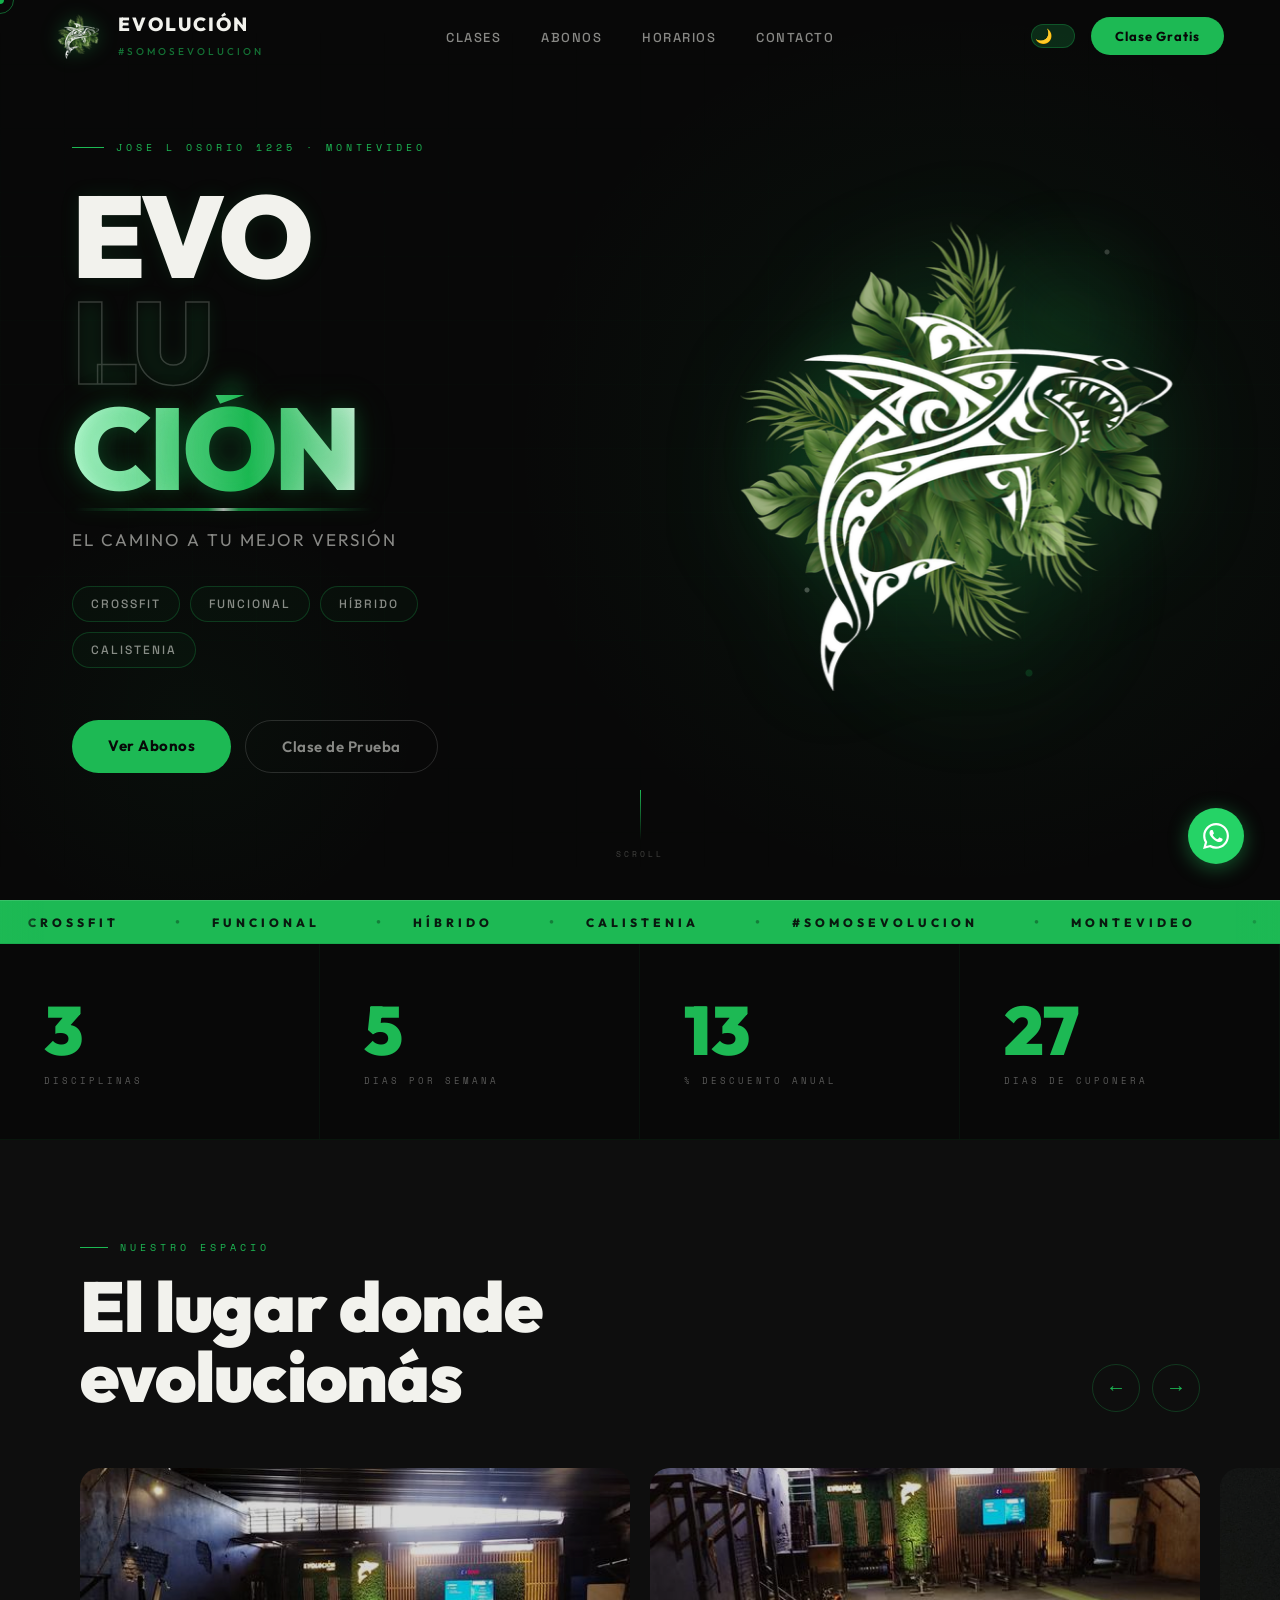
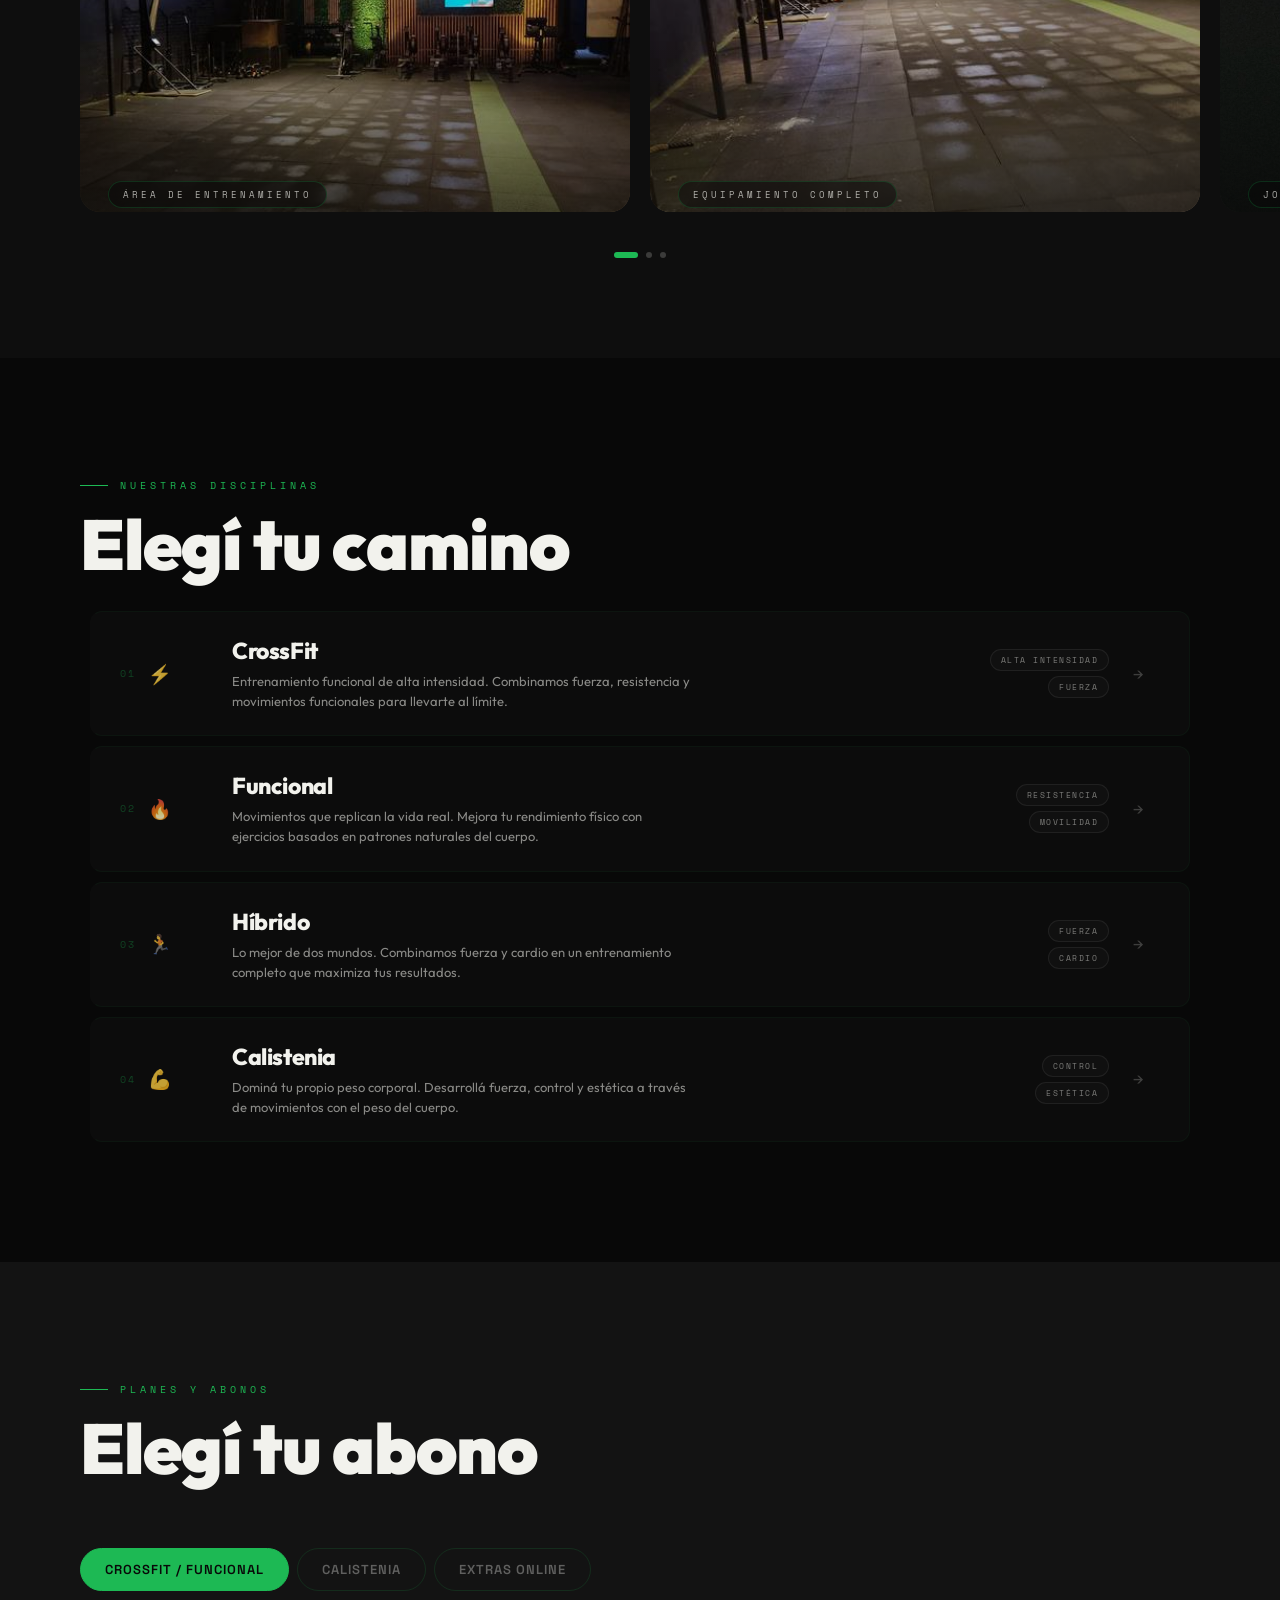
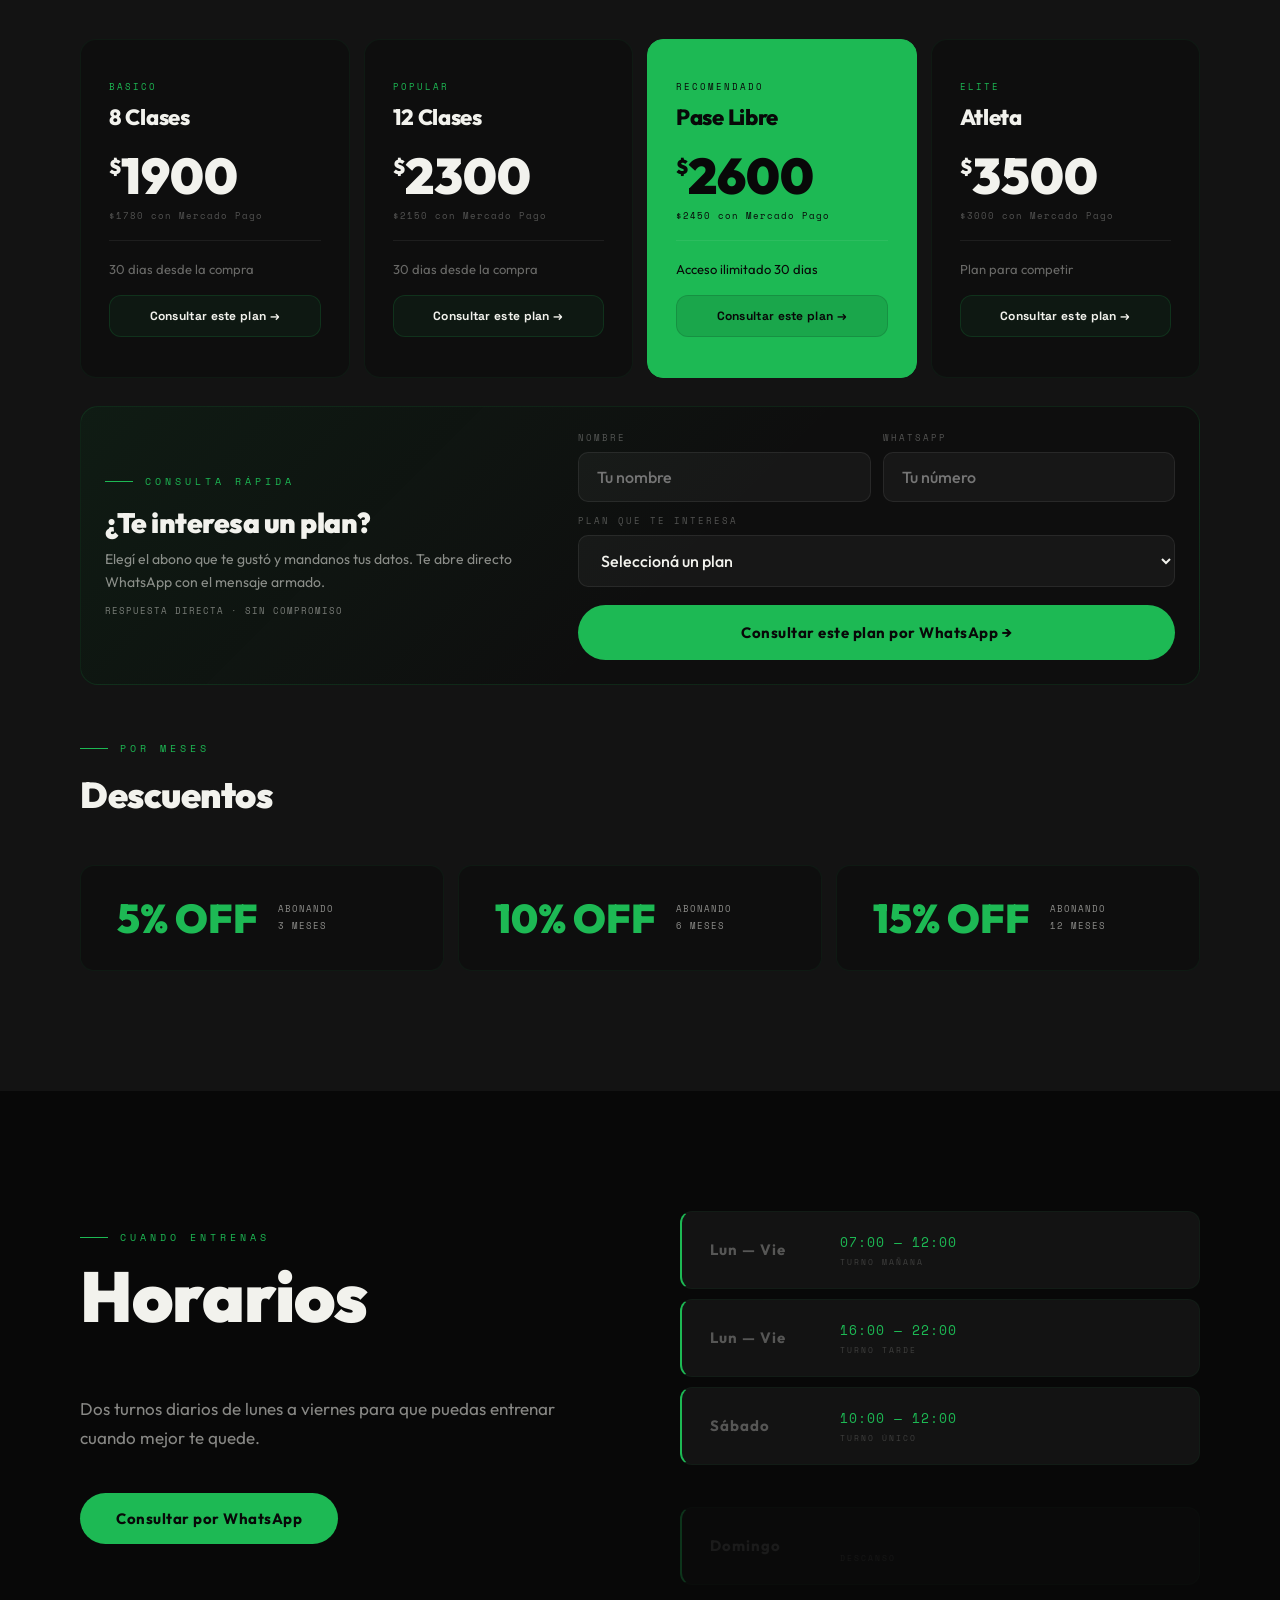
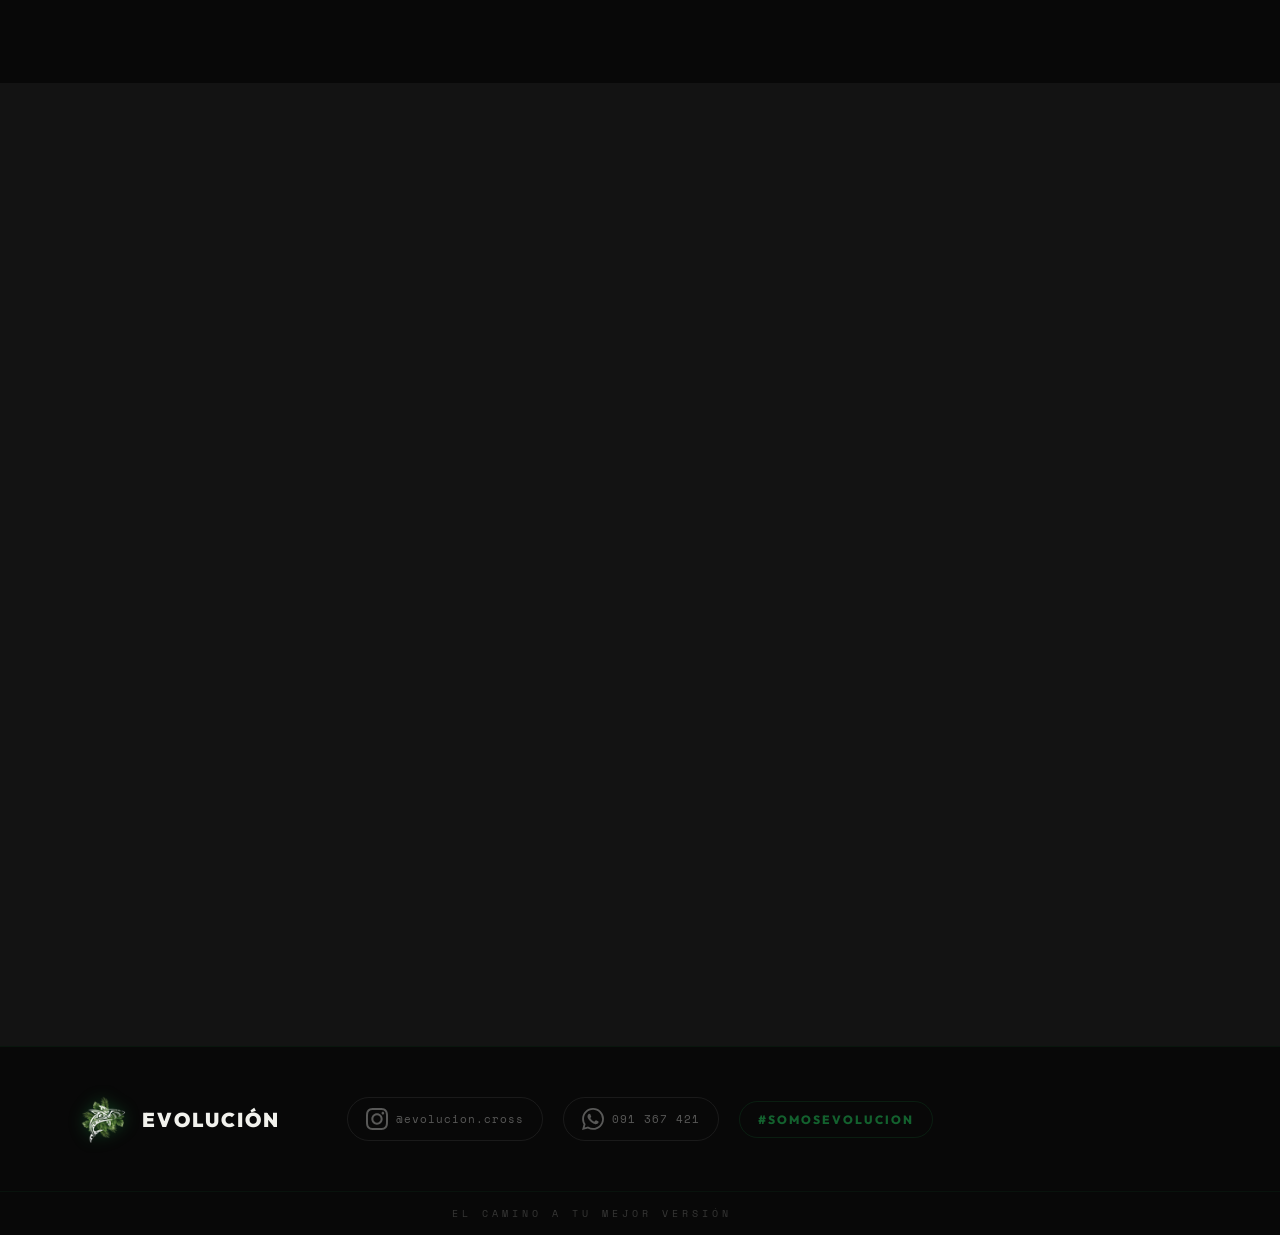
==== commit ffe849b9: "Ajusta envio n8n segun pagina actual" ====
--- a/index.html
+++ b/index.html
@@ -2283,16 +2283,10 @@
 const N8N_WEBHOOK_URL = 'https://n8n.femaxaiautomation.com/webhook/evolucion-leads';
 
 function sendLeadToN8n(payload){
-  fetch('https://n8n.femaxaiautomation.com/webhook/evolucion-leads', {
-    method: 'POST',
-    headers: { 'Content-Type': 'application/json' },
-    mode: 'no-cors',
-    body: JSON.stringify({
-      ...payload,
-      fecha_envio: new Date().toISOString()
-    })
-  }).catch(err => console.log('Webhook error:', err));
-});
+  const body = JSON.stringify({
+    ...payload,
+    fecha_envio: new Date().toISOString()
+  });
 
   try{
     if(navigator.sendBeacon){
@@ -2309,7 +2303,7 @@
     headers:{'Content-Type':'application/json'},
     body,
     keepalive:true,
-    mode:'cors'
+    mode:'no-cors'
   })
     .then(()=>true)
     .catch(err=>{
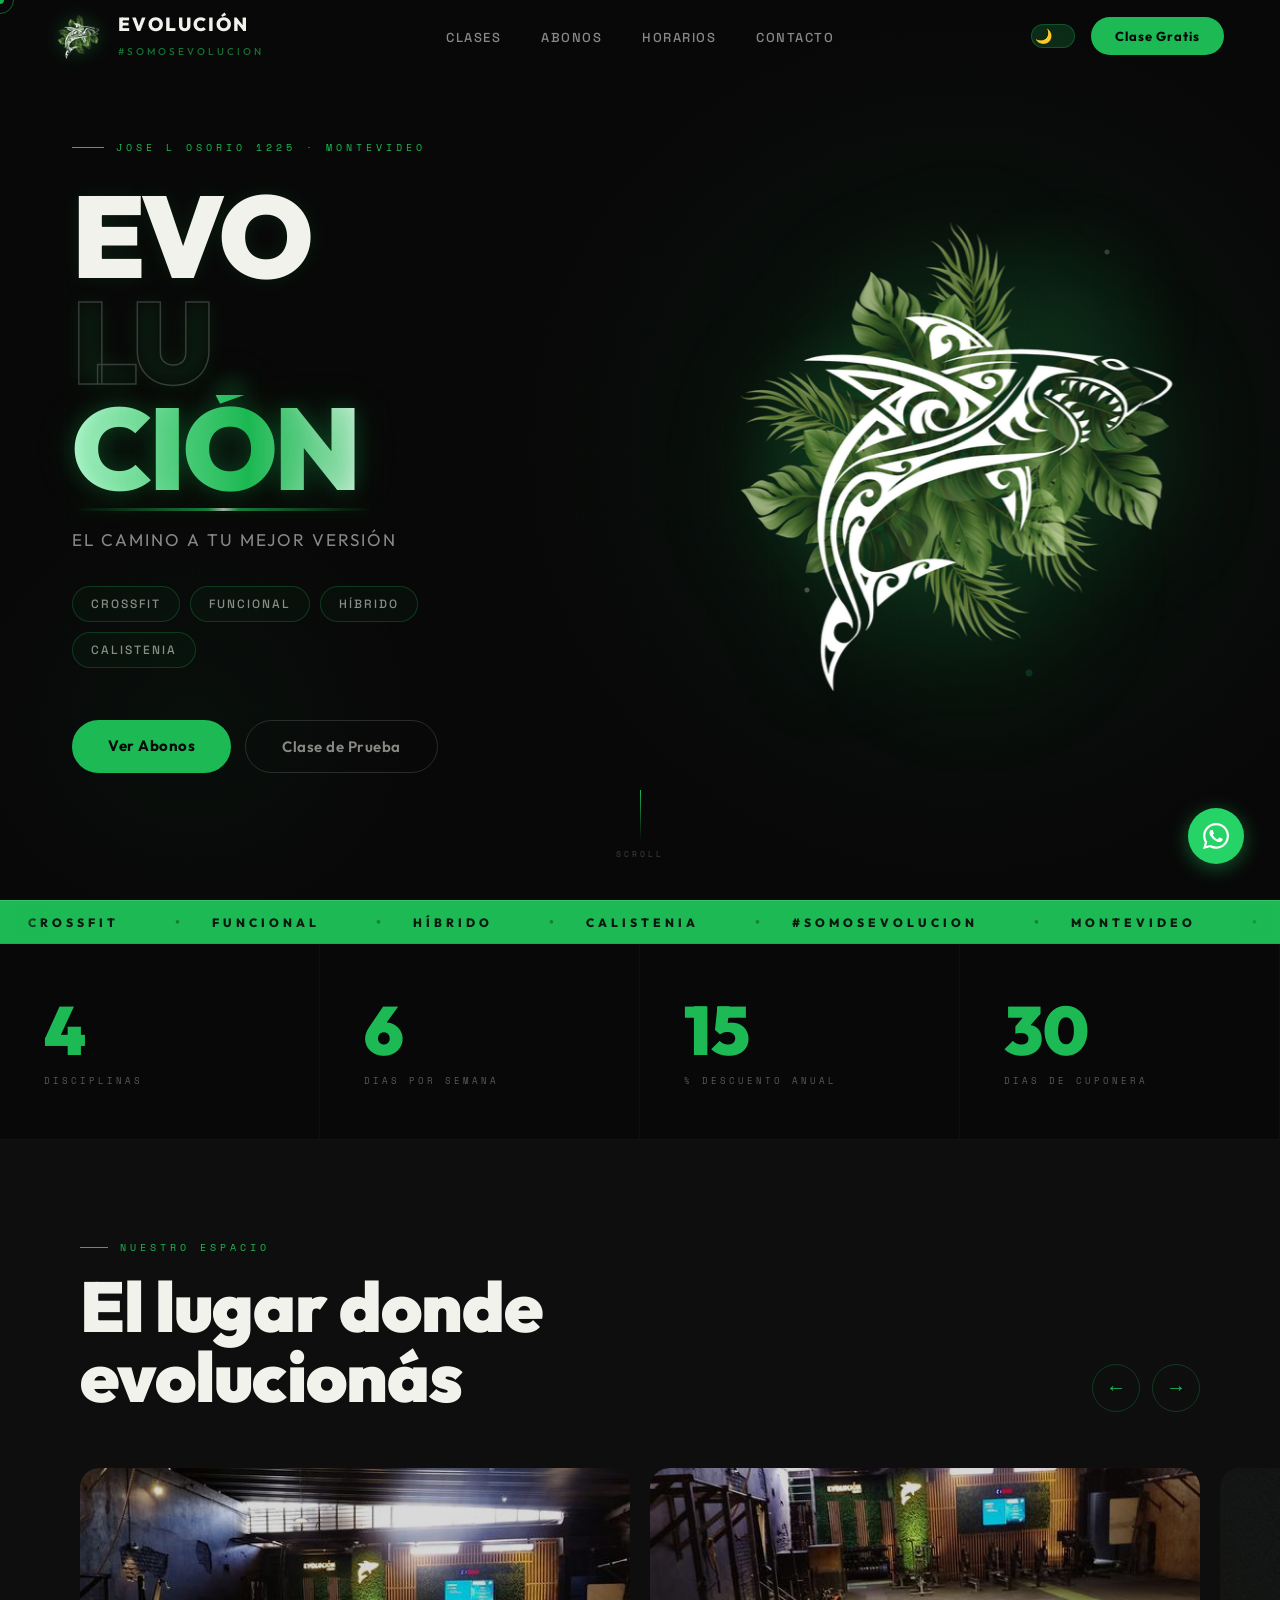
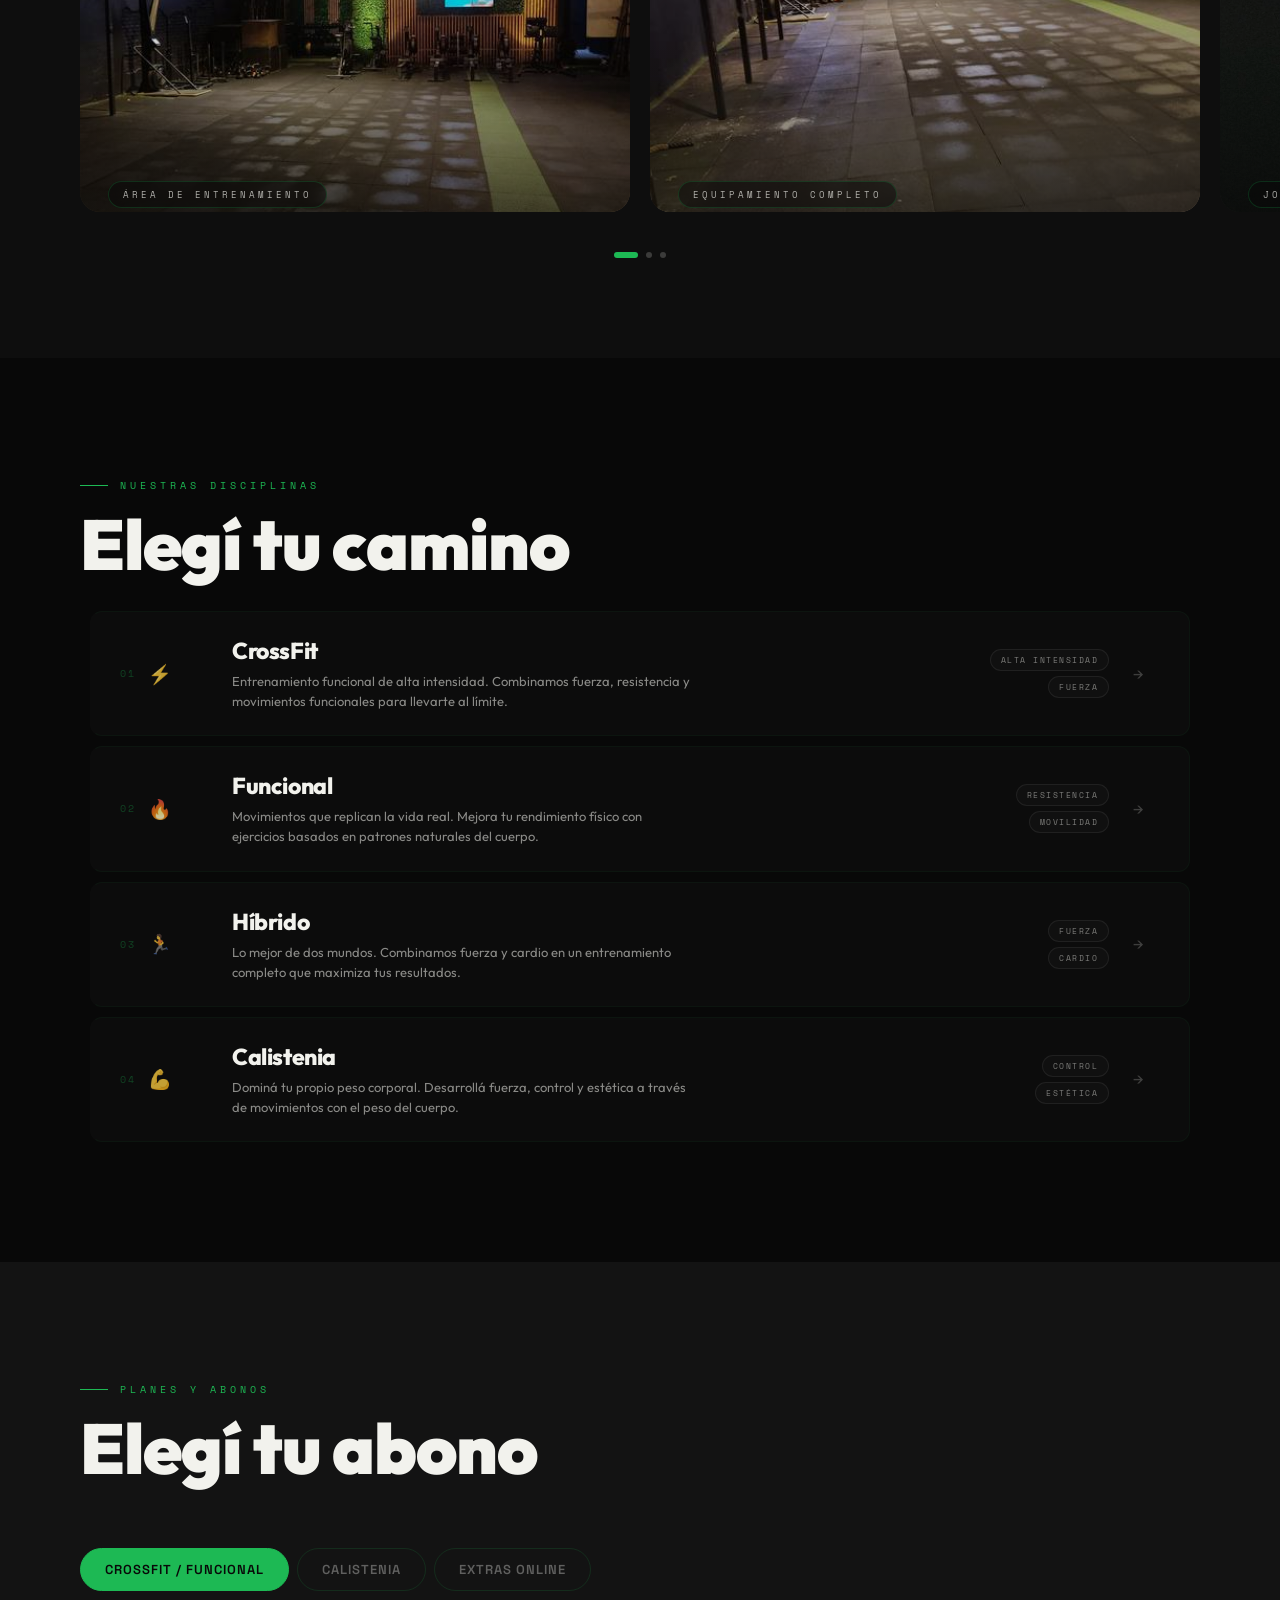
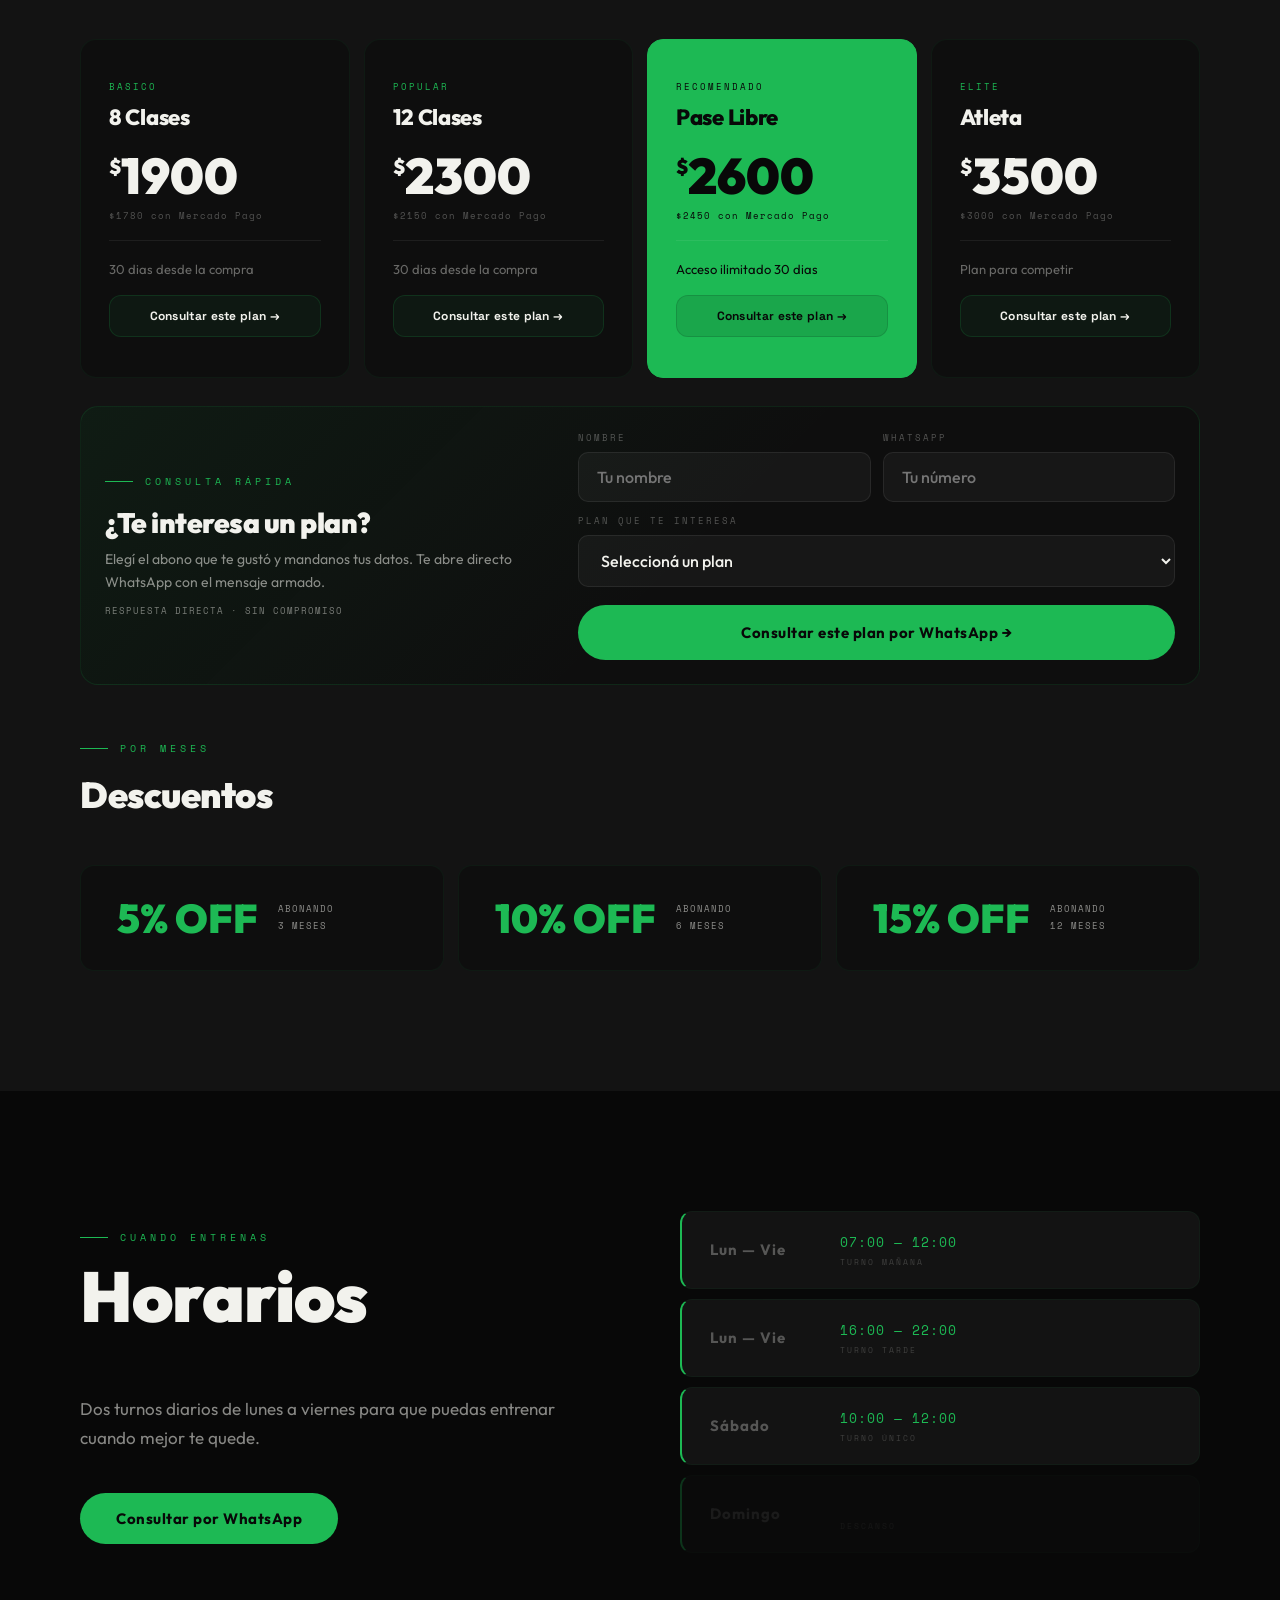
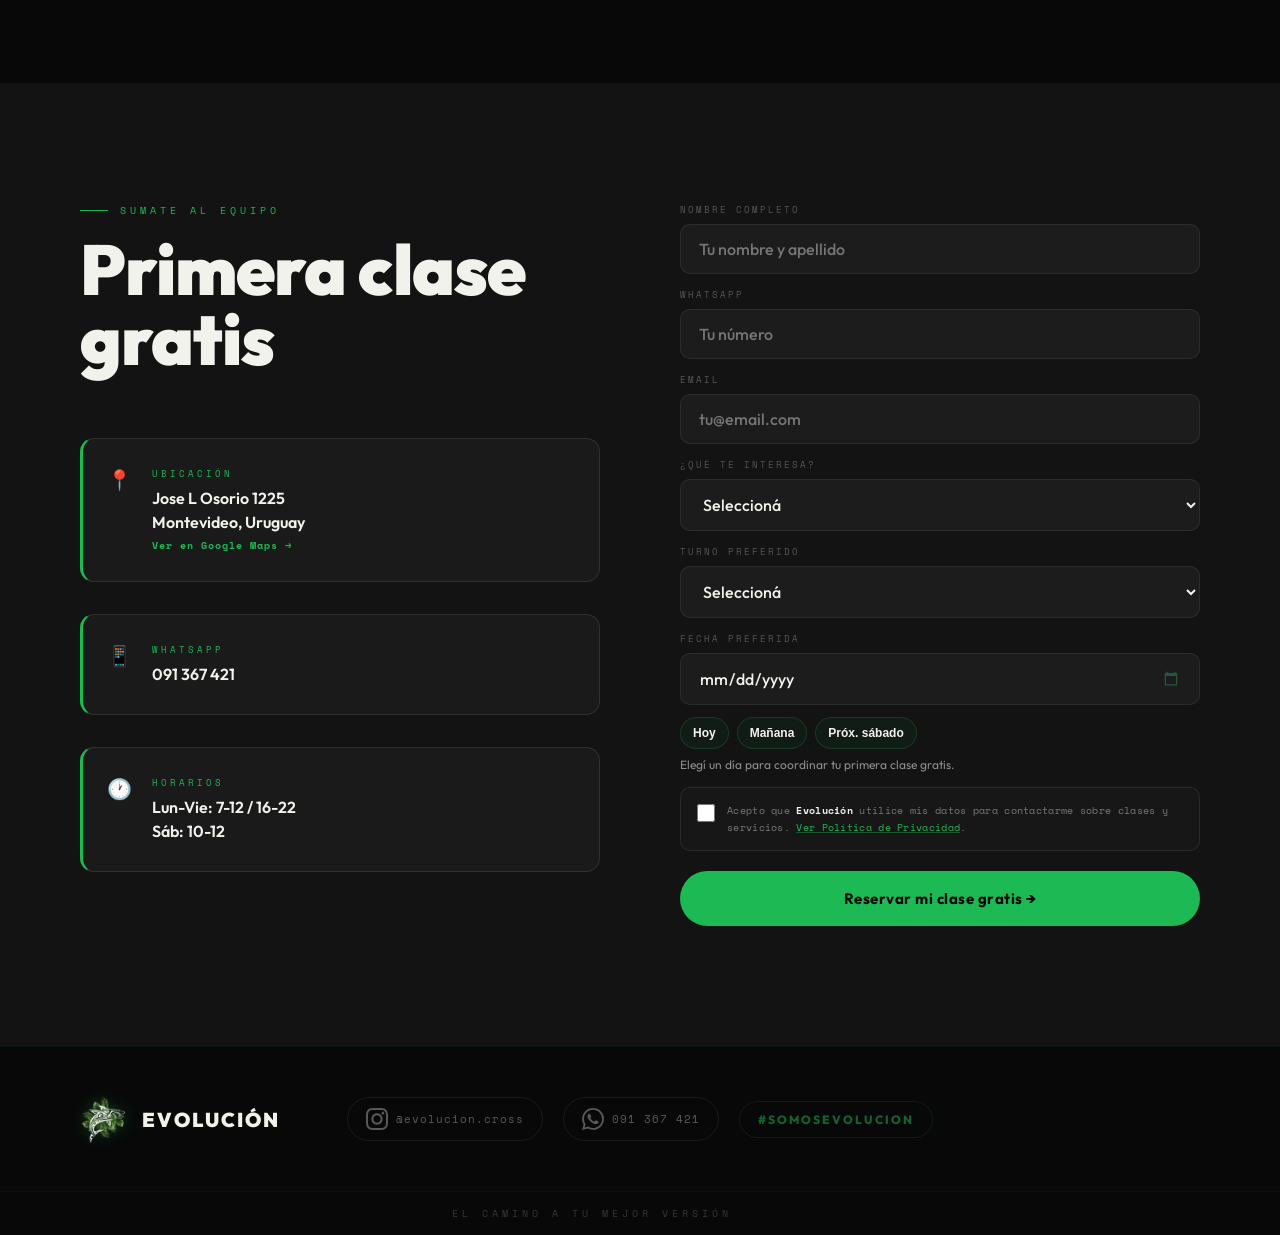
==== commit cdc9fd26: "Corrige envio de formularios a n8n" ====
--- a/index.html
+++ b/index.html
@@ -2283,25 +2283,20 @@
 const N8N_WEBHOOK_URL = 'https://n8n.femaxaiautomation.com/webhook/evolucion-leads';
 
 function sendLeadToN8n(payload){
-  const body = JSON.stringify({
+  const params = new URLSearchParams();
+  const data = {
     ...payload,
     fecha_envio: new Date().toISOString()
+  };
+
+  Object.entries(data).forEach(([key, value])=>{
+    params.append(key, value == null ? '' : String(value));
   });
-
-  try{
-    if(navigator.sendBeacon){
-      const blob = new Blob([body], {type:'application/json'});
-      const queued = navigator.sendBeacon(N8N_WEBHOOK_URL, blob);
-      if(queued) return Promise.resolve(true);
-    }
-  } catch(err){
-    console.warn('No se pudo enviar con sendBeacon', err);
-  }
 
   return fetch(N8N_WEBHOOK_URL,{
     method:'POST',
-    headers:{'Content-Type':'application/json'},
-    body,
+    headers:{'Content-Type':'application/x-www-form-urlencoded;charset=UTF-8'},
+    body:params.toString(),
     keepalive:true,
     mode:'no-cors'
   })
@@ -2342,7 +2337,6 @@
   const tu=shiftInput?.value || '';
   const fechaFormateada = formatDateForDisplay(fecha);
   const mensaje = `Hola! Quiero mi clase gratis 💪\nNombre: ${n}\nWhatsApp: ${t}\nEmail: ${e}\nInterés: ${i||'Sin especificar'}\nTurno: ${tu||'Sin especificar'}\nFecha preferida: ${fechaFormateada}`;
-  window.open(`https://wa.me/59891367421?text=${encodeURIComponent(mensaje)}`,'_blank');
   sendLeadToN8n({
     formType:'clase-gratis',
     name:n,
@@ -2354,6 +2348,7 @@
     preferredDateLabel:fechaFormateada,
     consentAccepted:true
   });
+  window.open(`https://wa.me/59891367421?text=${encodeURIComponent(mensaje)}`,'_blank');
 }
 
 function sendPlanWA(){
@@ -2362,13 +2357,13 @@
   const p=document.getElementById('planSelect')?.value.trim() || '';
   if(!n||!t||!p){alert('Completá nombre, WhatsApp y plan');return;}
   const mensaje = `Hola! Me interesa este plan 💪\nNombre: ${n}\nWhatsApp: ${t}\nPlan: ${p}`;
-  window.open(`https://wa.me/59891367421?text=${encodeURIComponent(mensaje)}`,'_blank');
   sendLeadToN8n({
     formType:'consulta-plan',
     name:n,
     phone:t,
     plan:p
   });
+  window.open(`https://wa.me/59891367421?text=${encodeURIComponent(mensaje)}`,'_blank');
 }
 </script>
 </body>
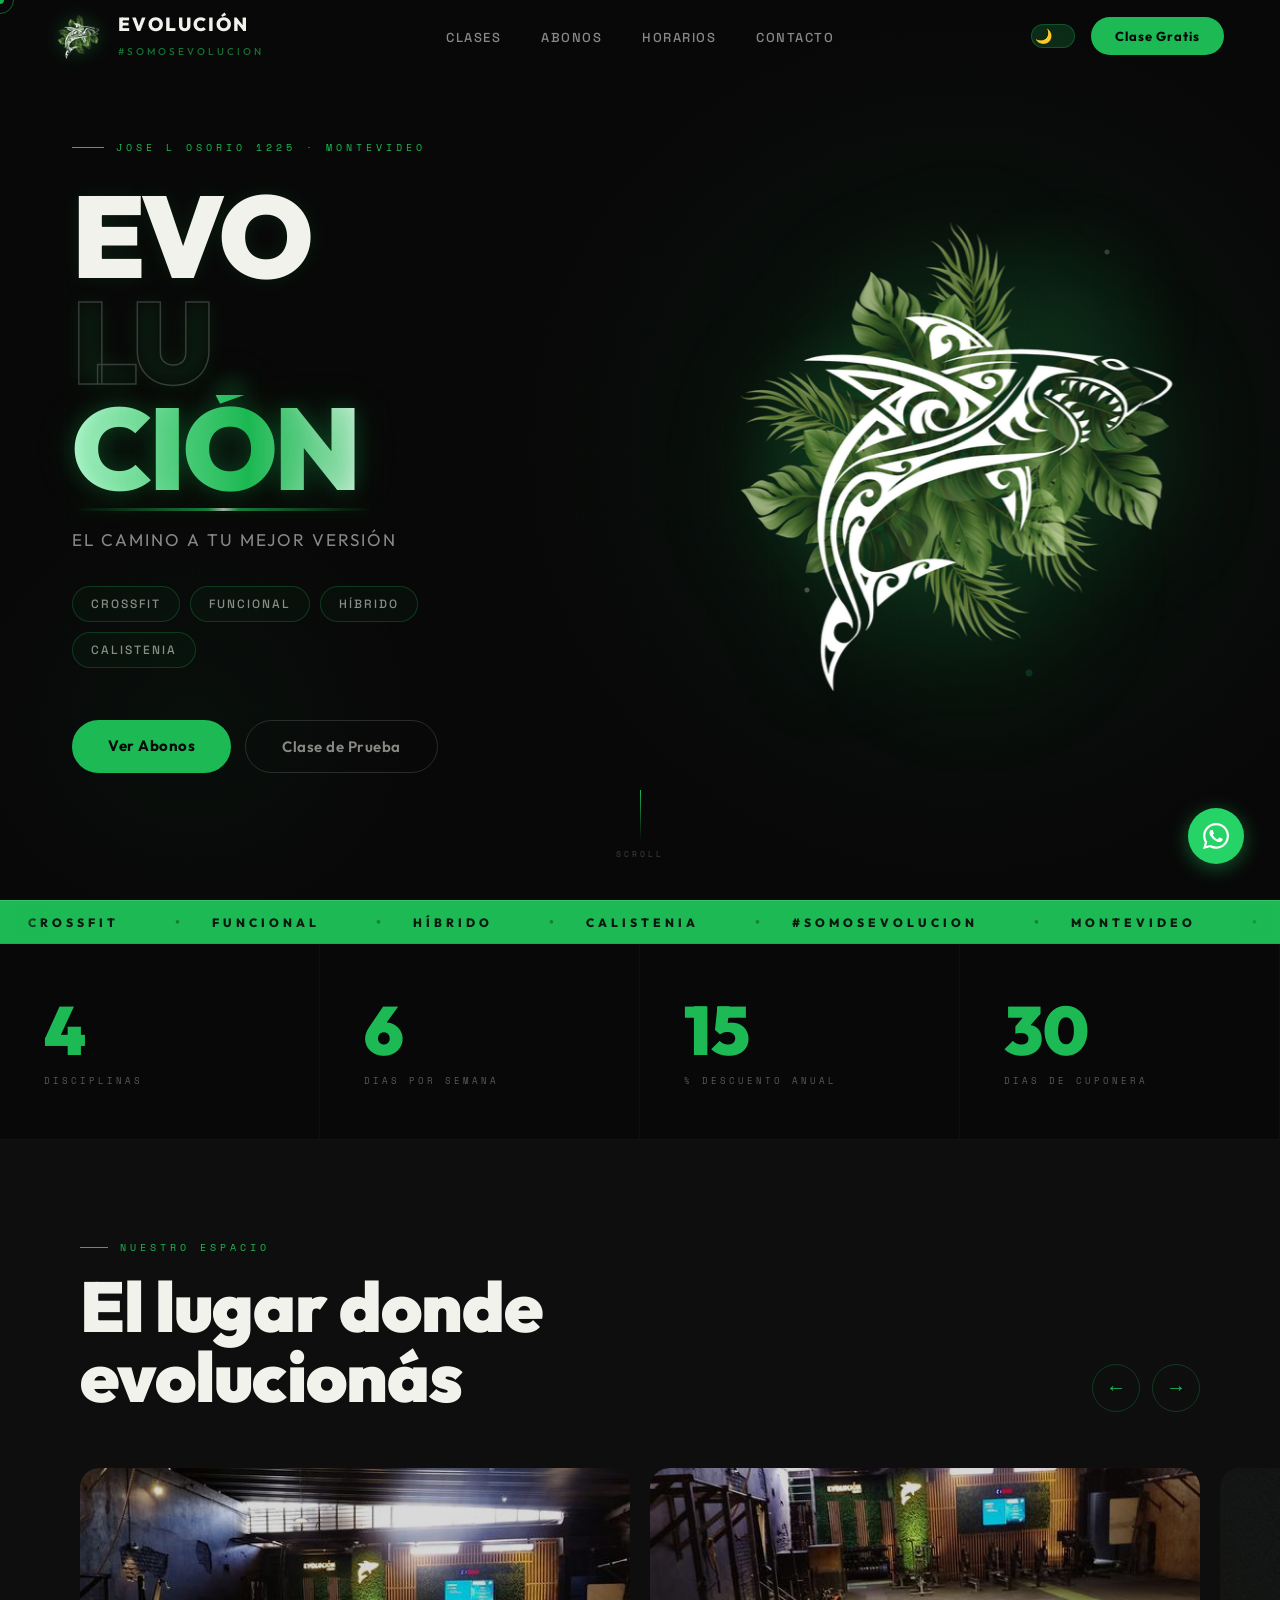
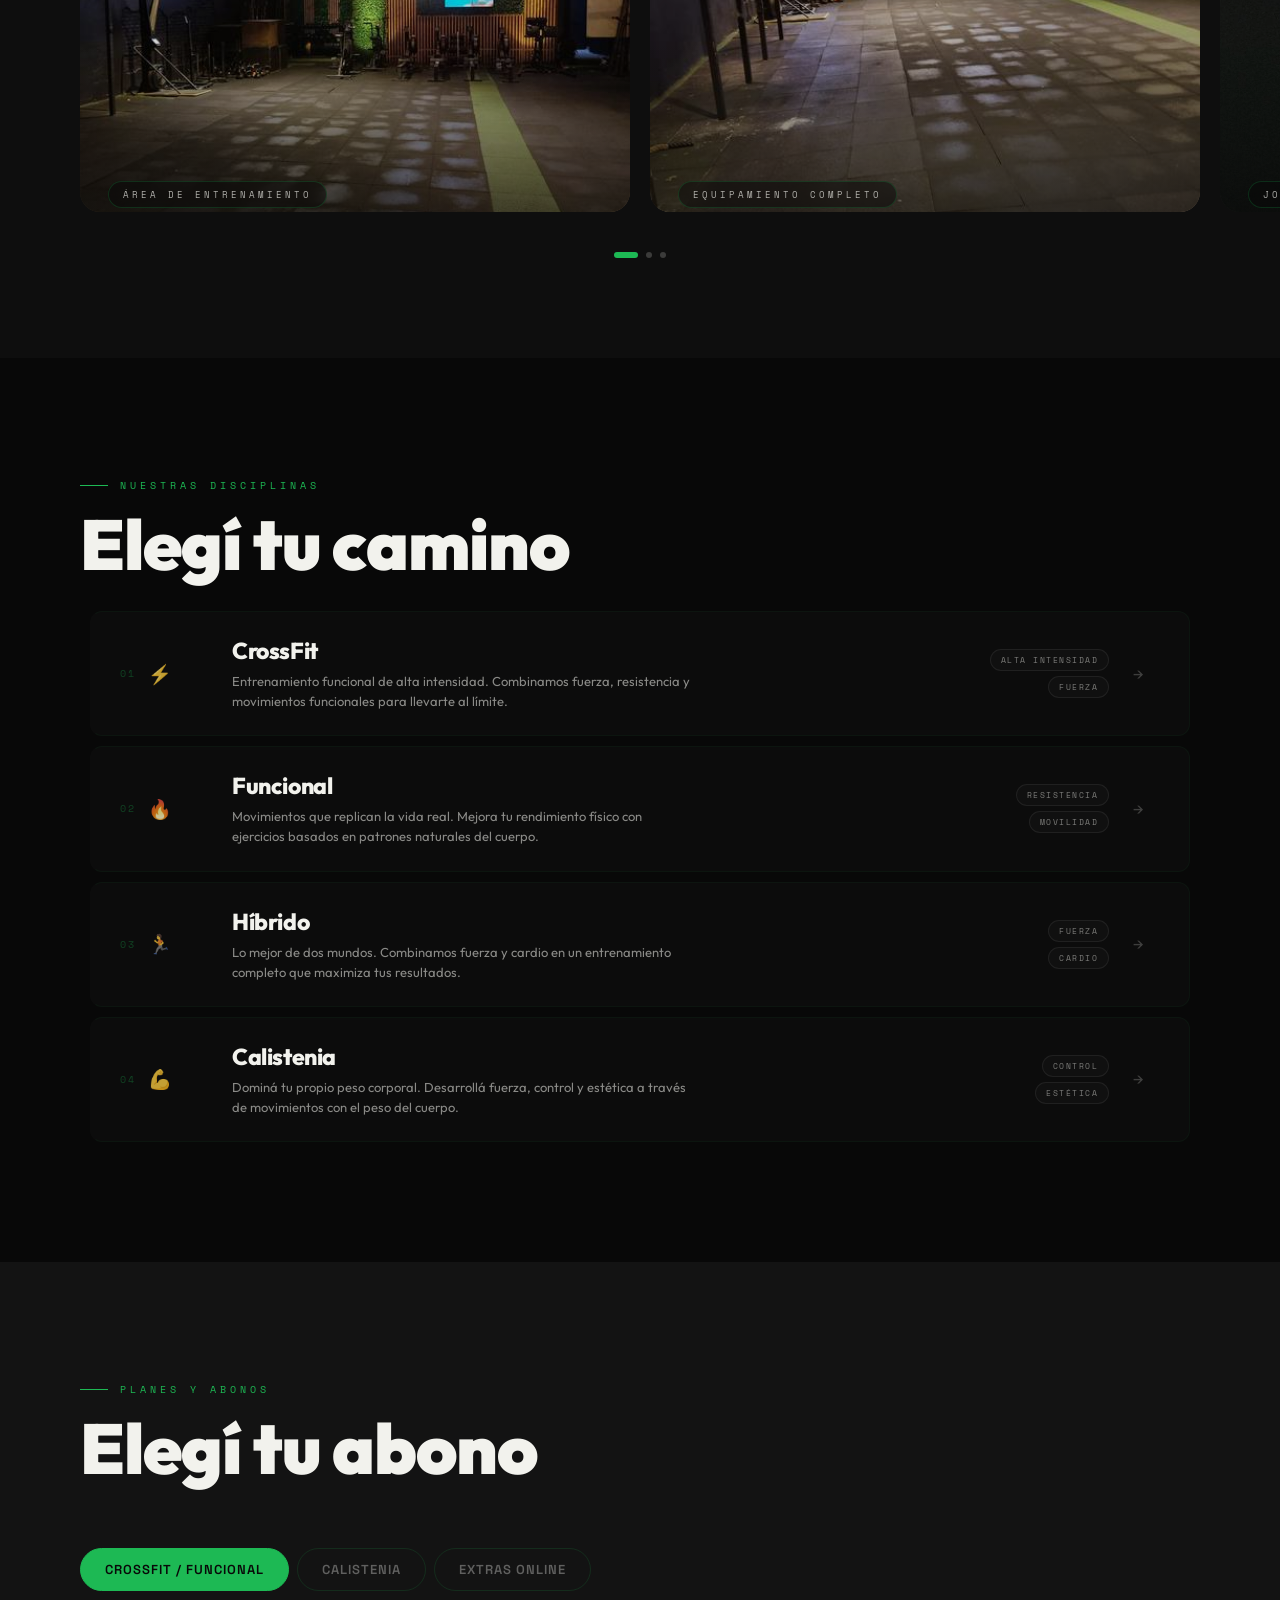
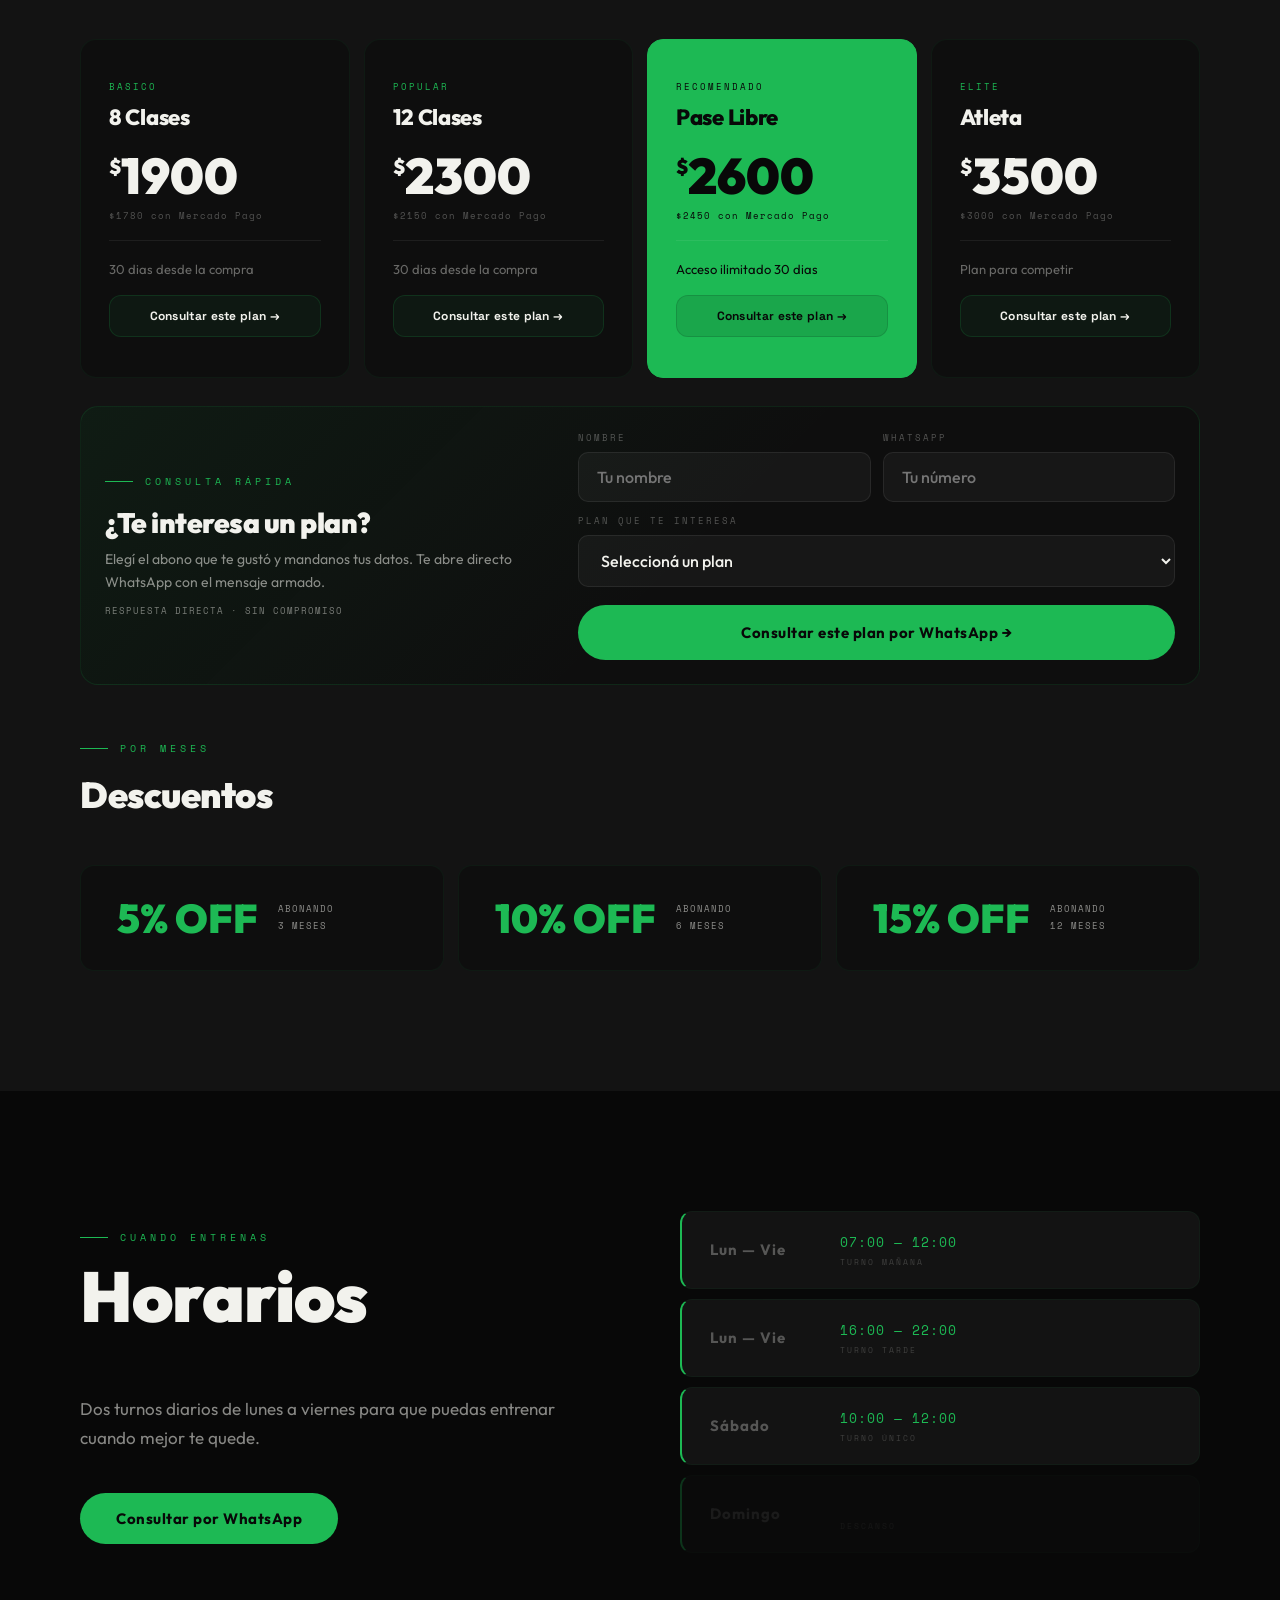
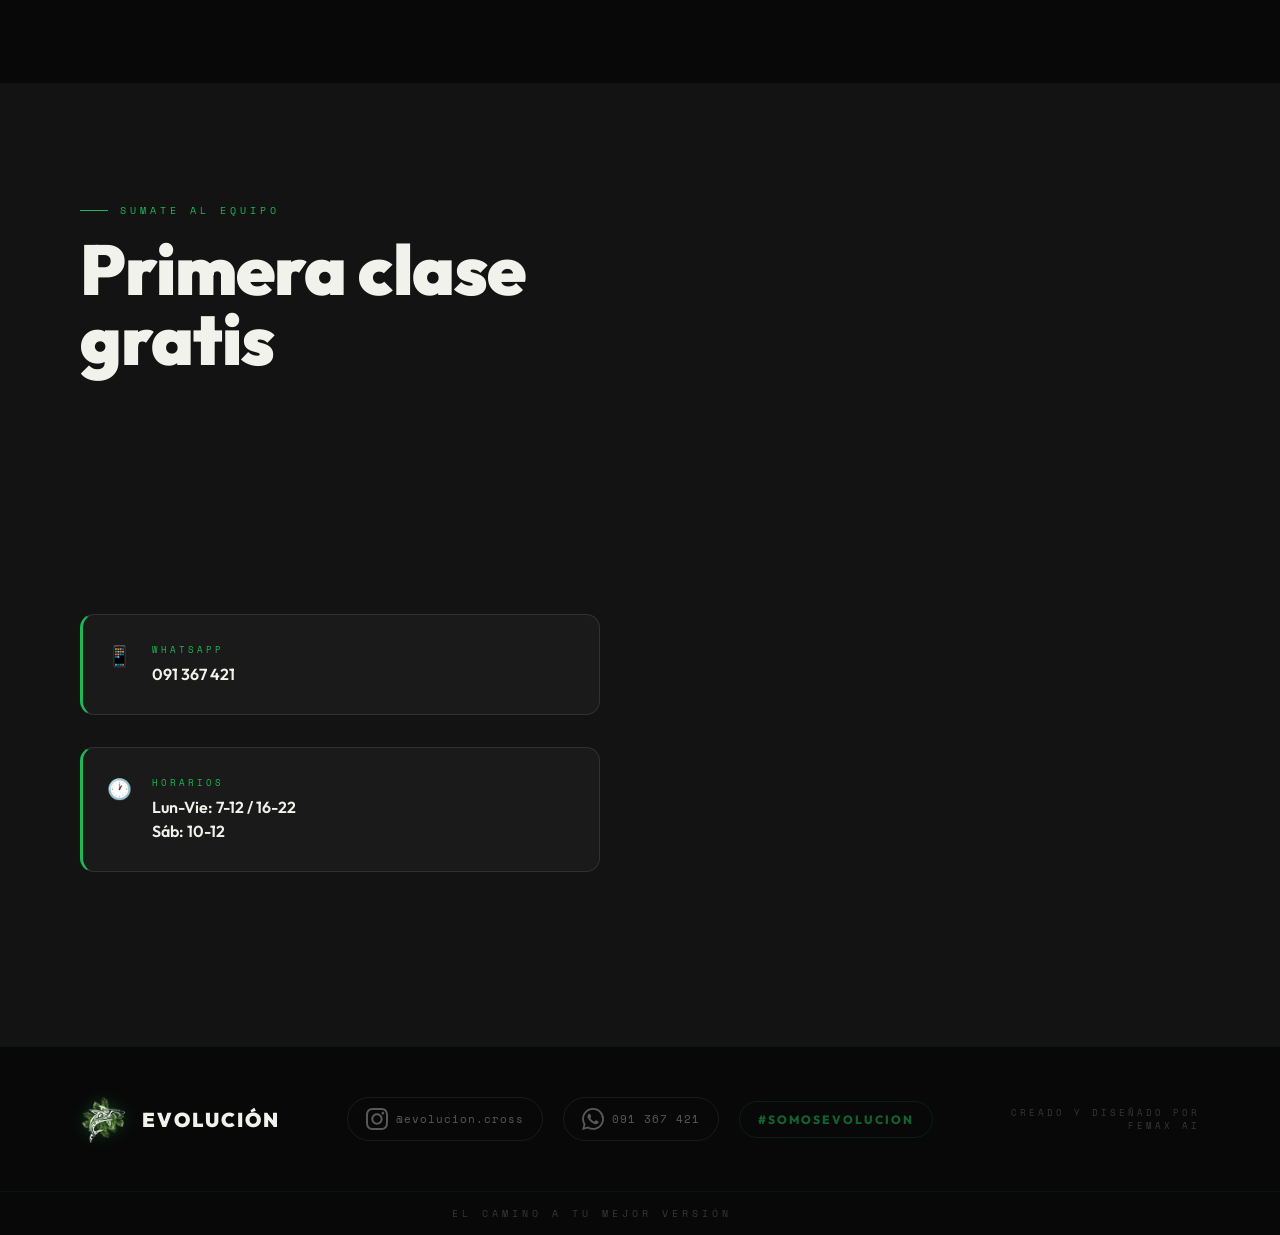
==== commit 668e3854: "Agrega crédito de Femax AI en el footer con link a femaxaiautomation.com Co-Authored-By: Claude Sonn" ====
--- a/index.html
+++ b/index.html
@@ -1313,7 +1313,7 @@
   .f-tag { order: -1; }
 }
 
-.f-logo{font-family:Outfit,sans-serif;font-weight:900;font-size:20px;letter-spacing:2px;}.f-logo span{color:var(--verde);}.f-tag{font-family:Space Mono,monospace;font-size:9px;letter-spacing:3px;color:rgba(242,242,237,0.2);text-transform:uppercase;text-align:right;}
+.f-logo{font-family:Outfit,sans-serif;font-weight:900;font-size:20px;letter-spacing:2px;}.f-logo span{color:var(--verde);}.f-tag{font-family:Space Mono,monospace;font-size:9px;letter-spacing:3px;color:rgba(242,242,237,0.2);text-transform:uppercase;text-align:right;}.f-tag-link{color:inherit;text-decoration:none;transition:color 0.3s;}.f-tag-link:hover{color:var(--verde);}
 
 .nav-tel { display: none !important; }
 
@@ -2032,6 +2032,8 @@
     <div class="f-hash">#SOMOSEVOLUCION</div>
   </div>
 
+  <div class="f-tag">Creado y diseñado por<br><a href="https://femaxaiautomation.com" target="_blank" class="f-tag-link">Femax AI</a></div>
+
 </footer>
 
 <!-- TAGLINE BAR -->
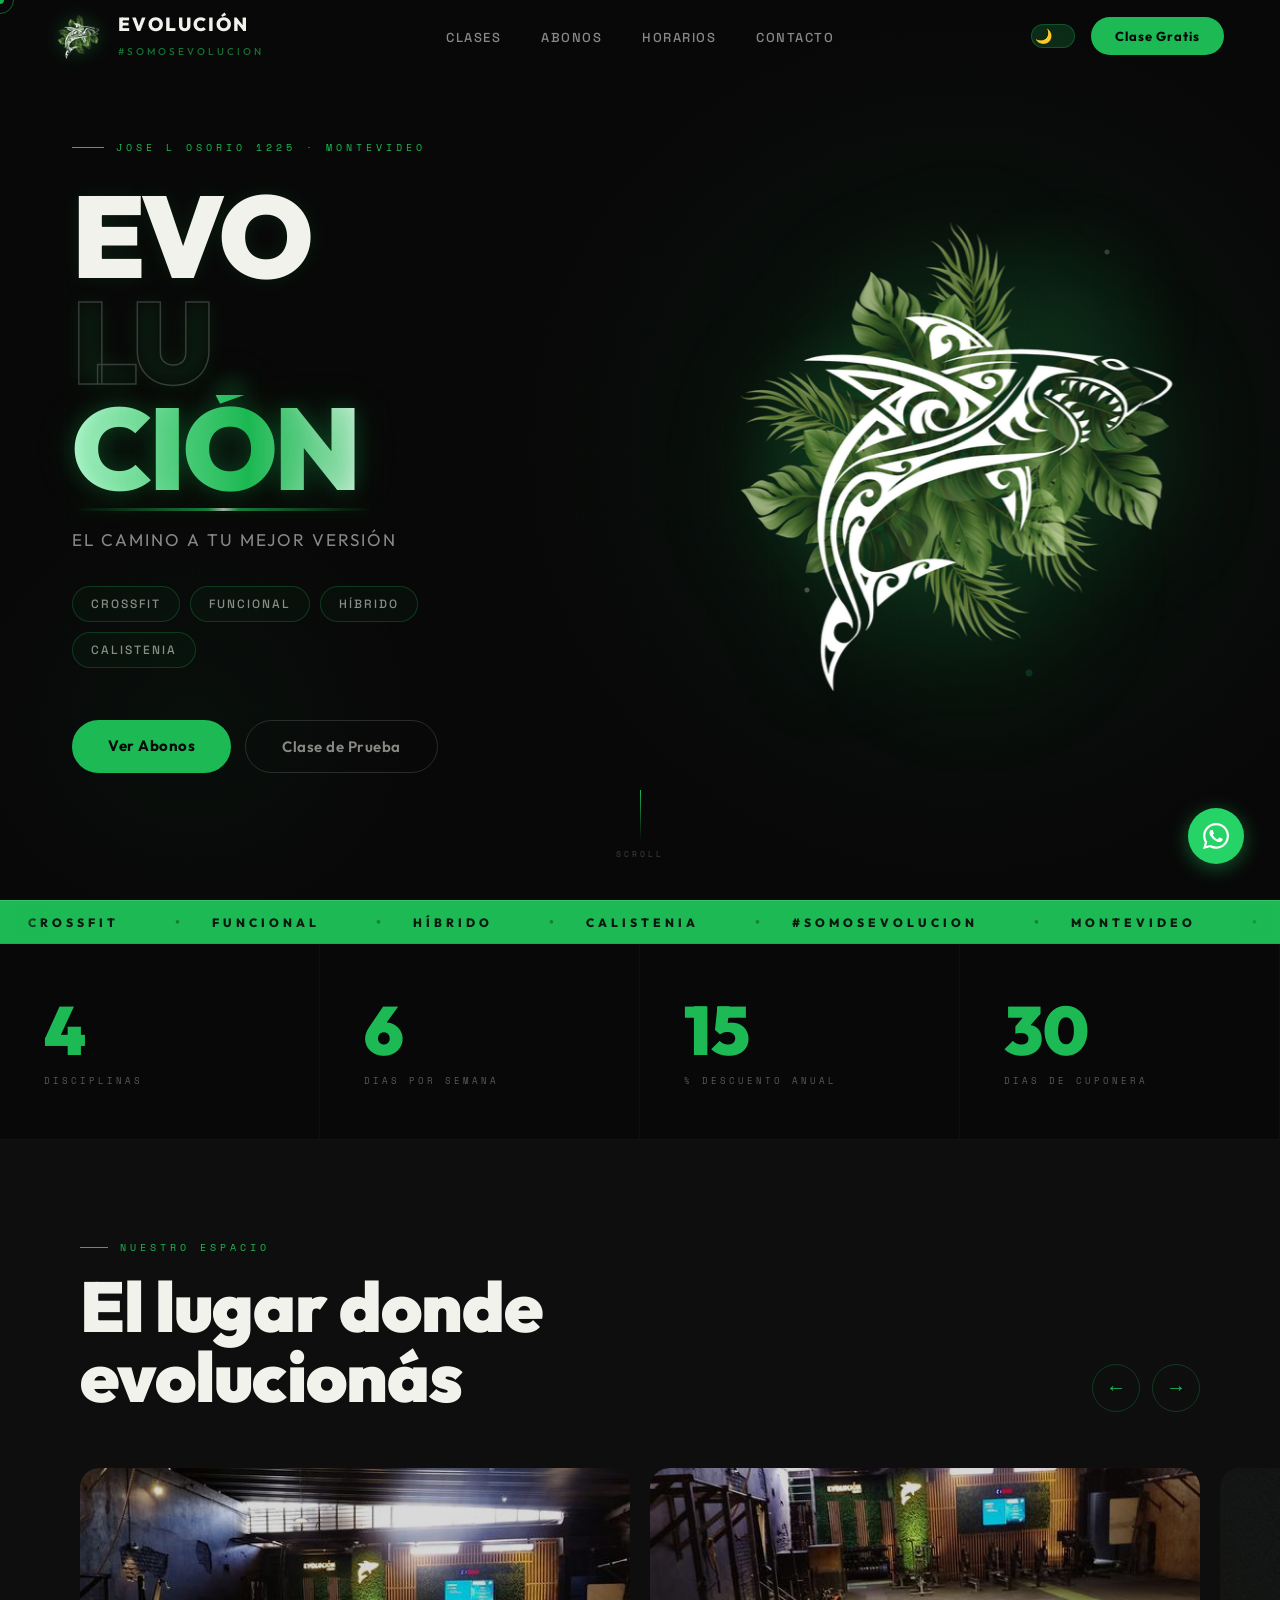
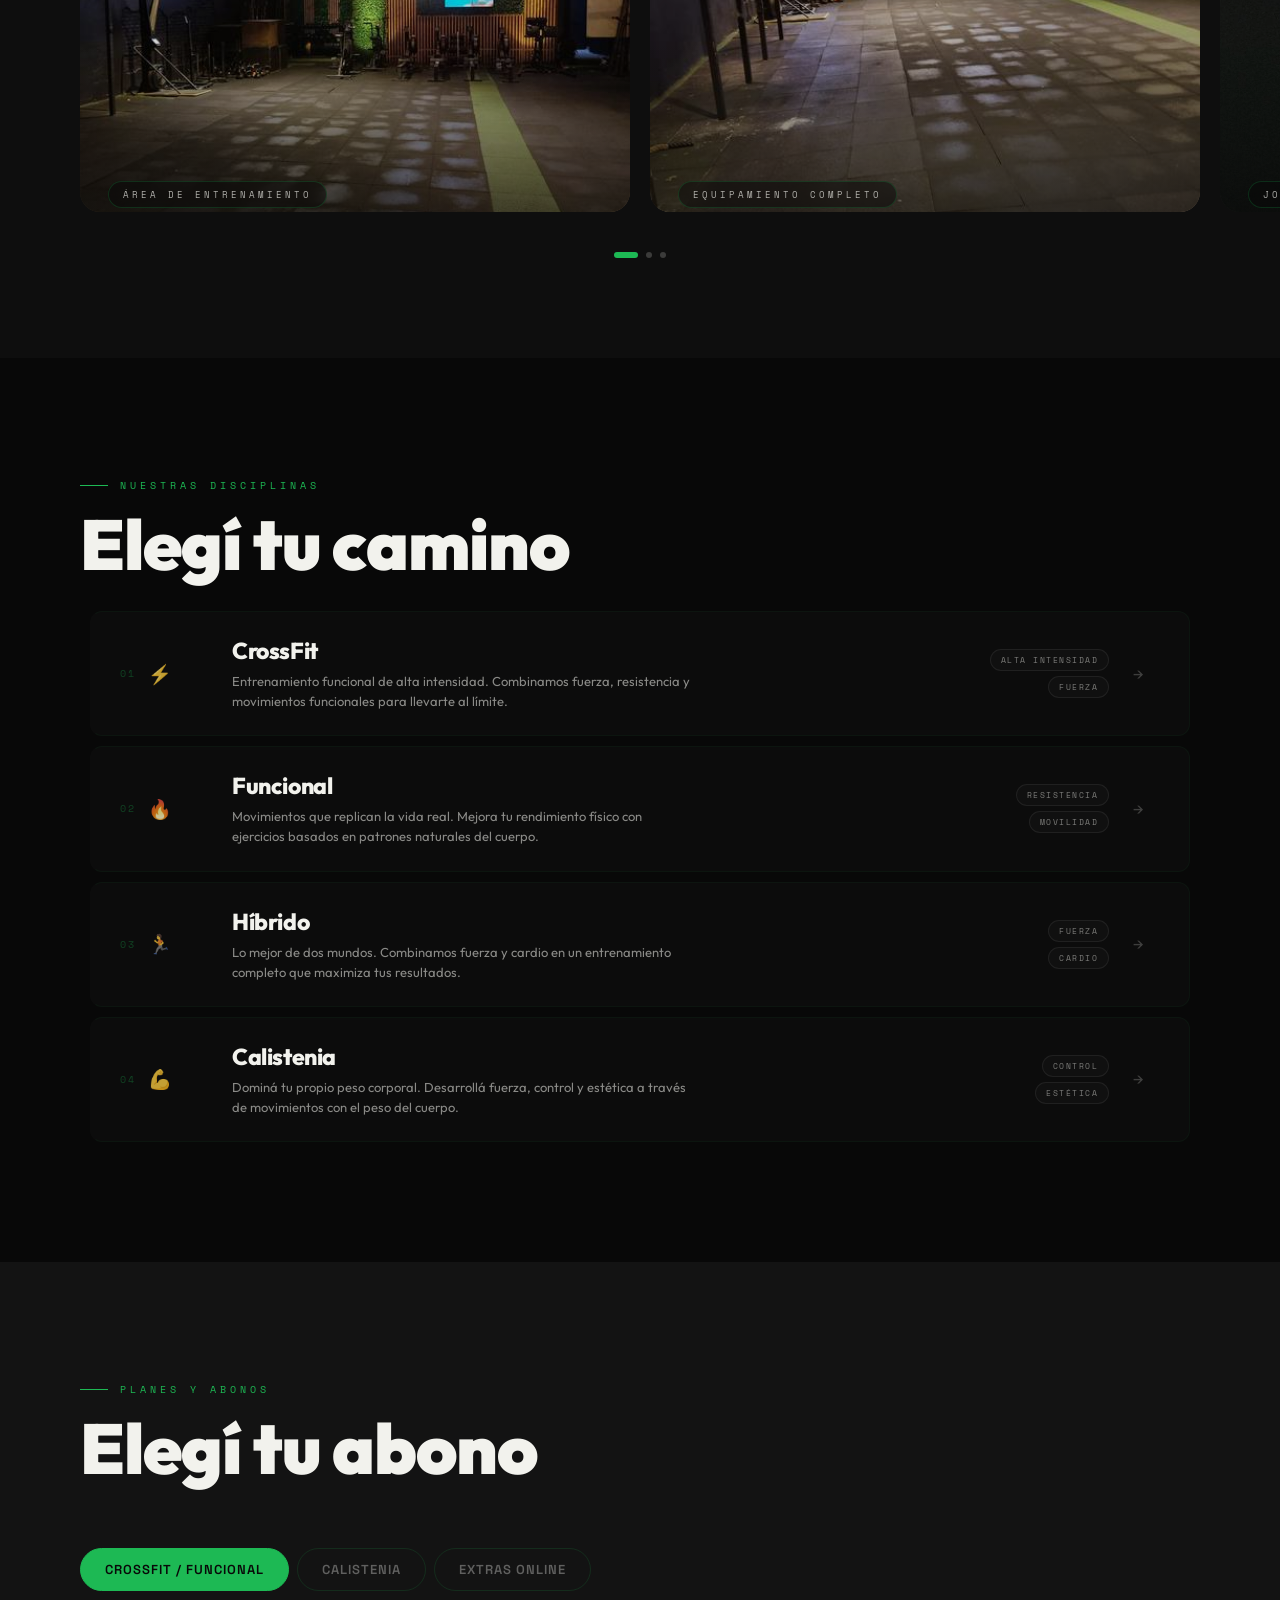
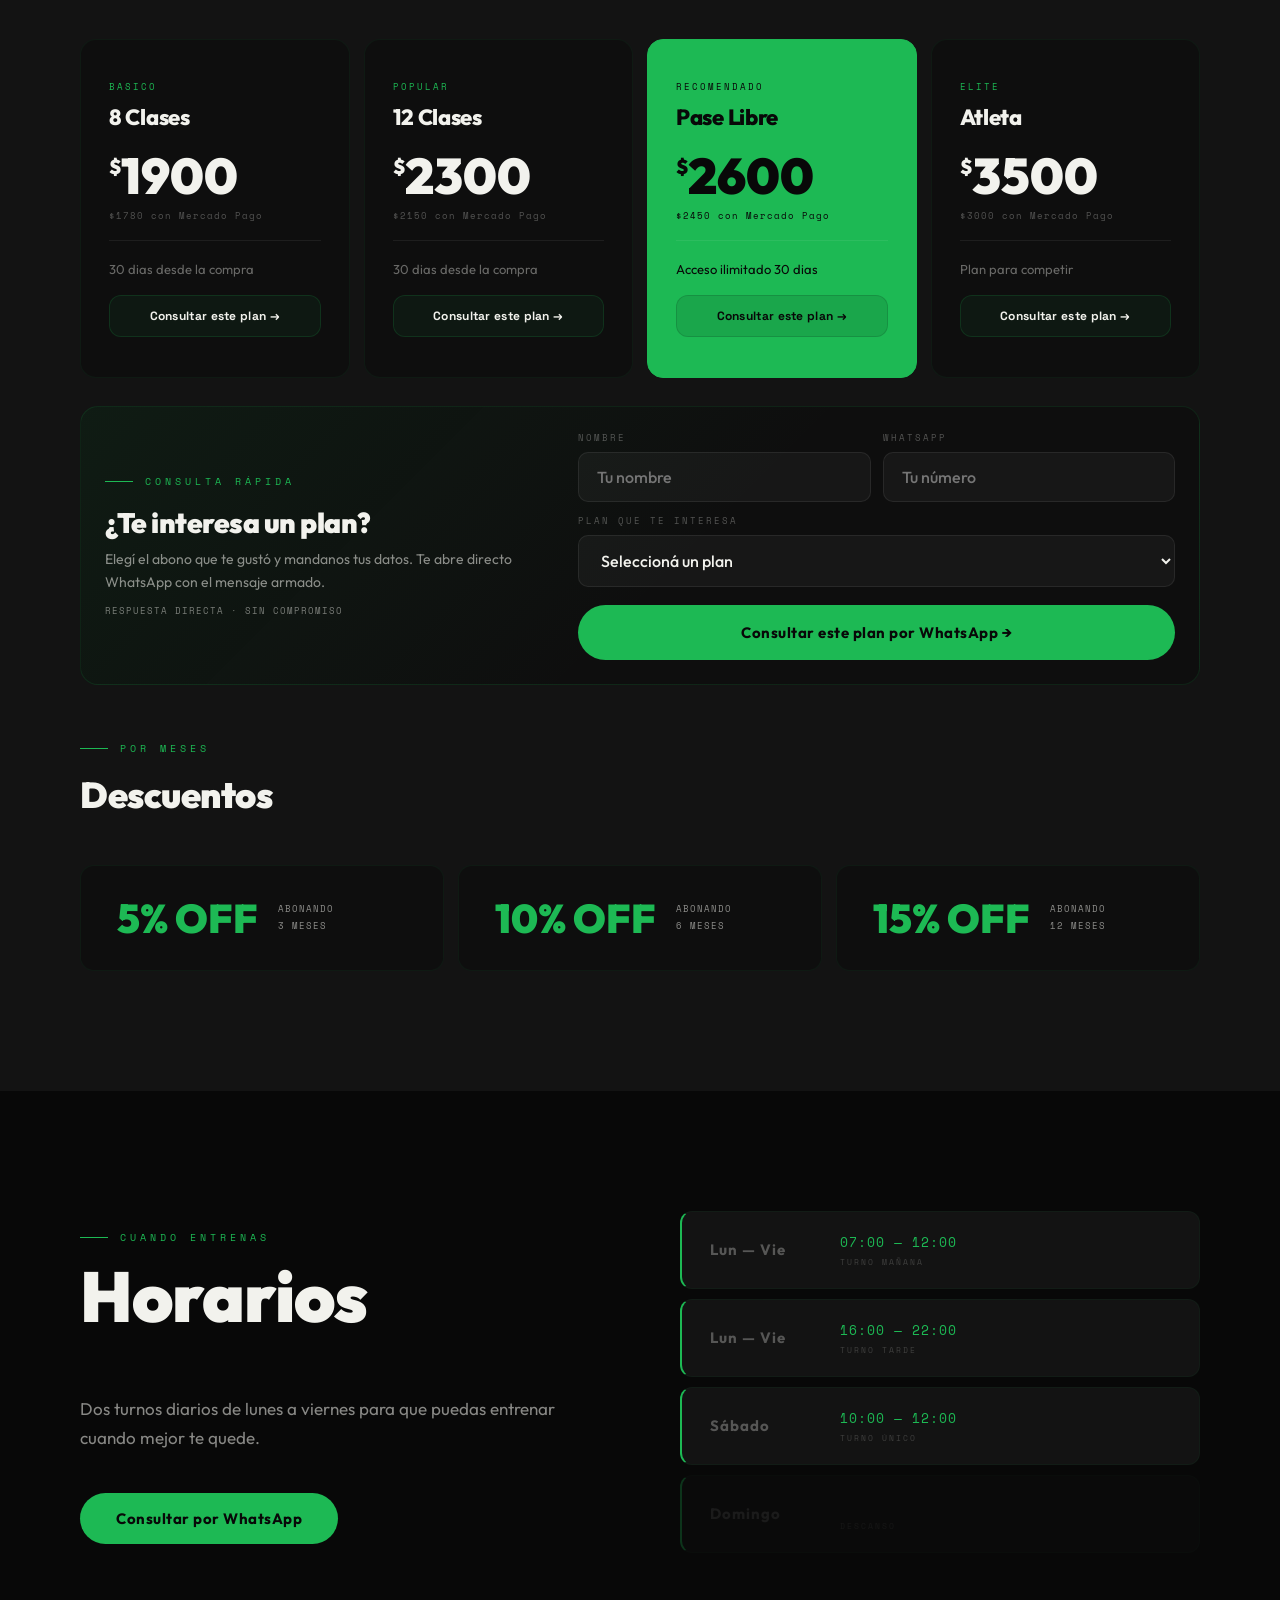
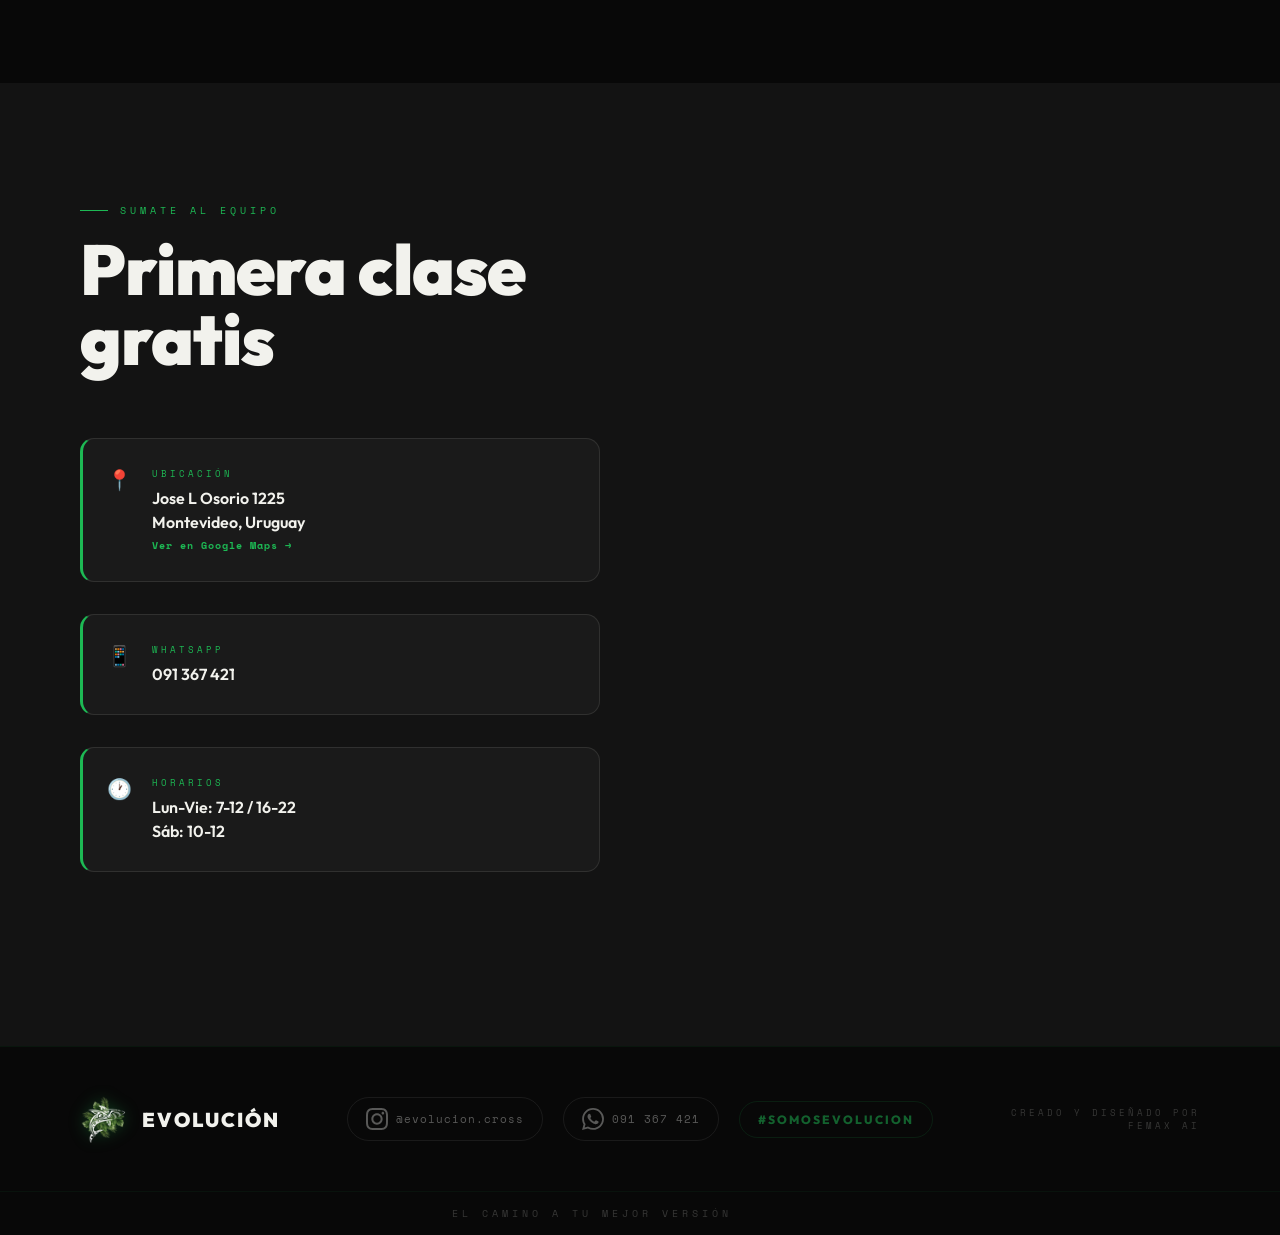
==== commit 69e351bf: "imagenes fuera del index" ====
--- a/index.html
+++ b/index.html
@@ -1695,7 +1695,7 @@
 <nav id="nav">
   <div class="nav-line"></div>
   <a href="#" class="nav-logo">
-    <img src="[data-uri]" alt="Evolución">
+    <img src="assets/ima/logo-nav.png" alt="Evolución">
     <div class="nav-brand">EVOLUCIÓN<br><span style="font-size:10px;font-weight:500;letter-spacing:3px;color:rgba(29,185,84,0.6);">#SOMOSEVOLUCION</span></div>
   </a>
 
@@ -1747,7 +1747,7 @@
     </div>
   </div>
   <div class="hero-right">
-    <img src="[data-uri]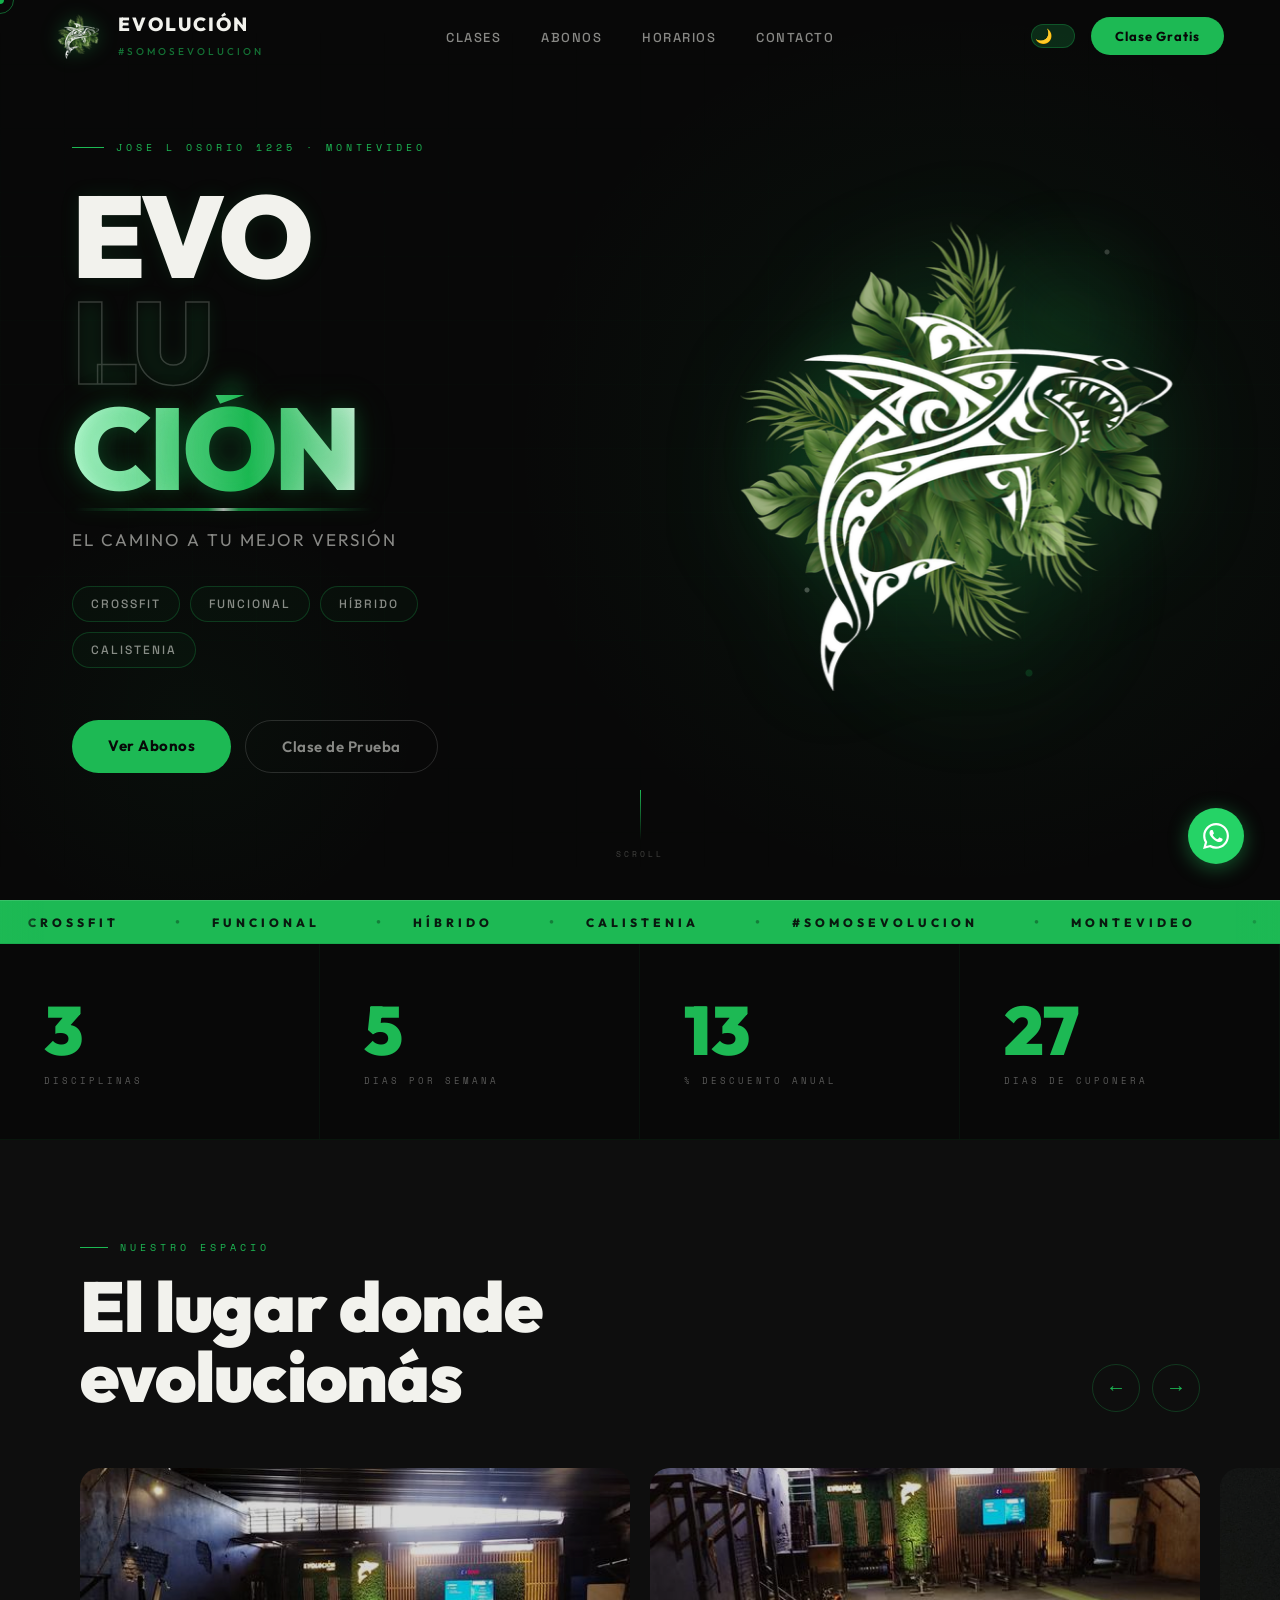
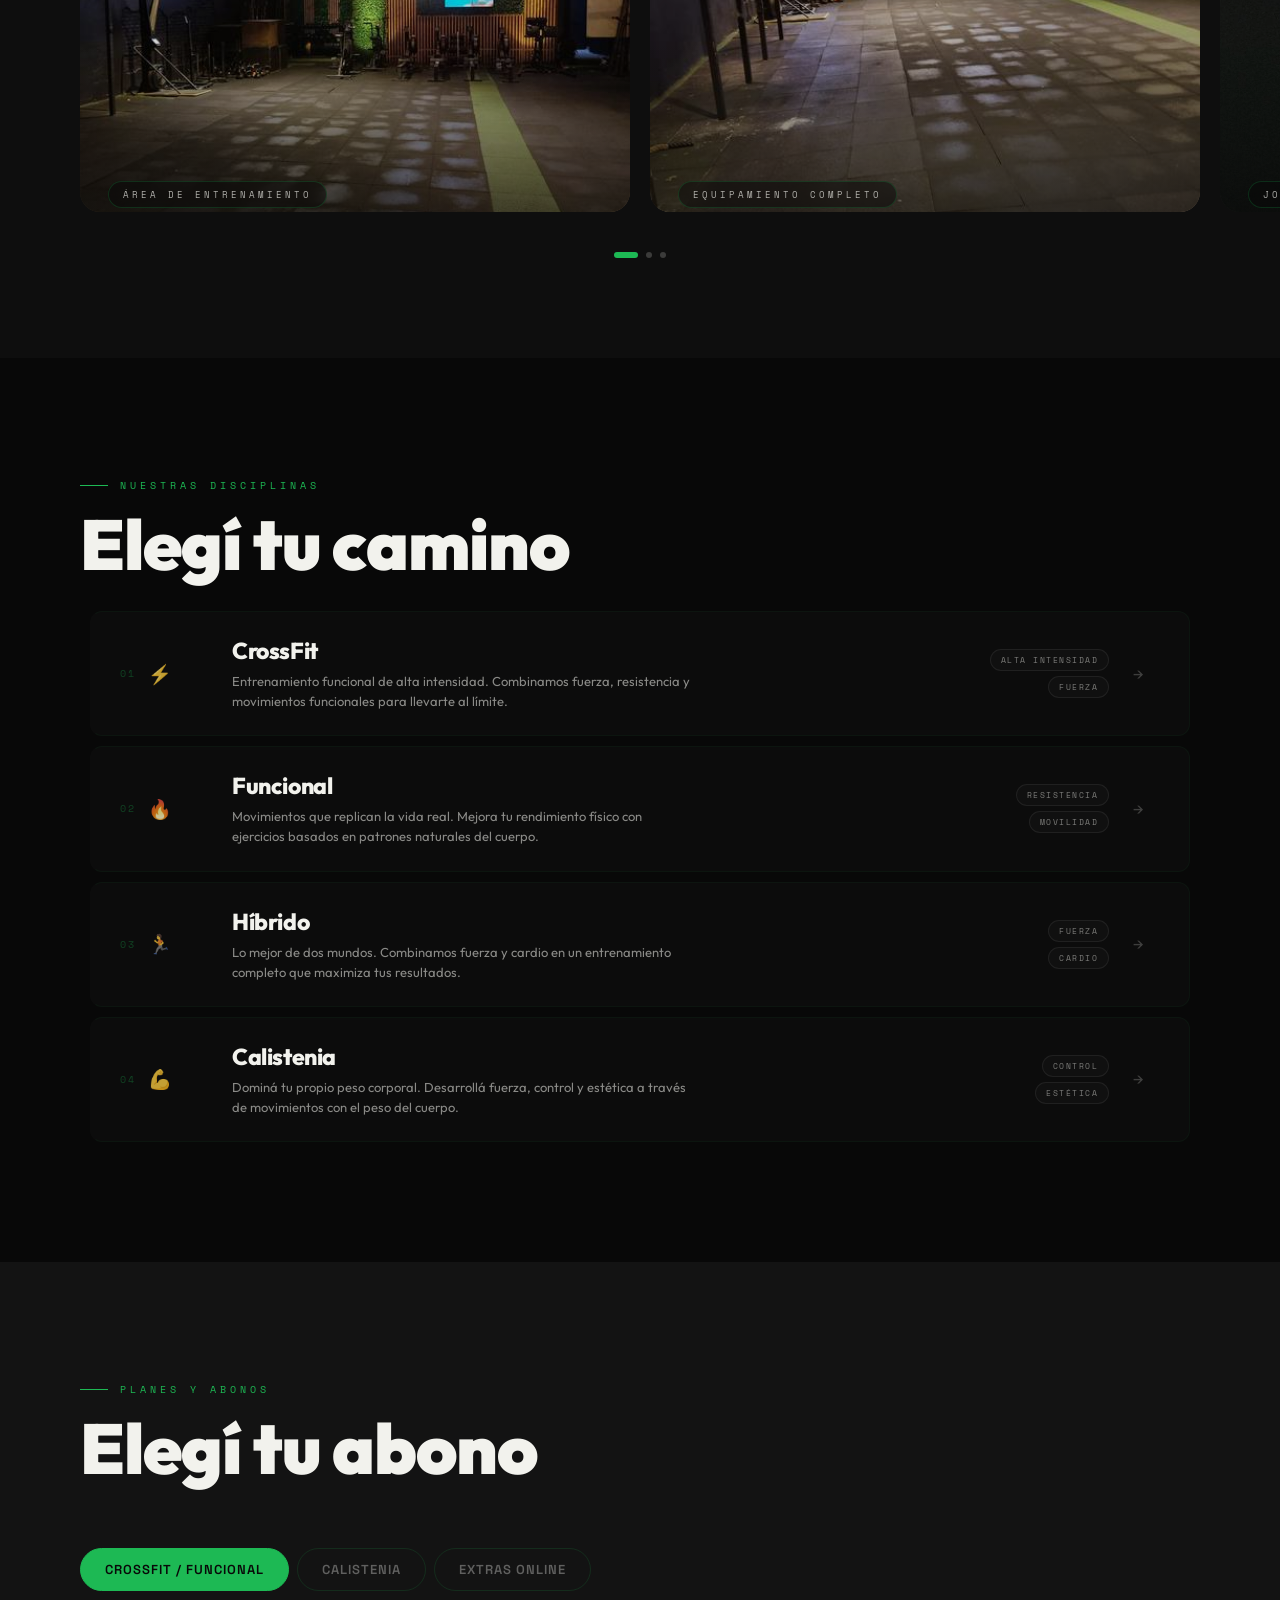
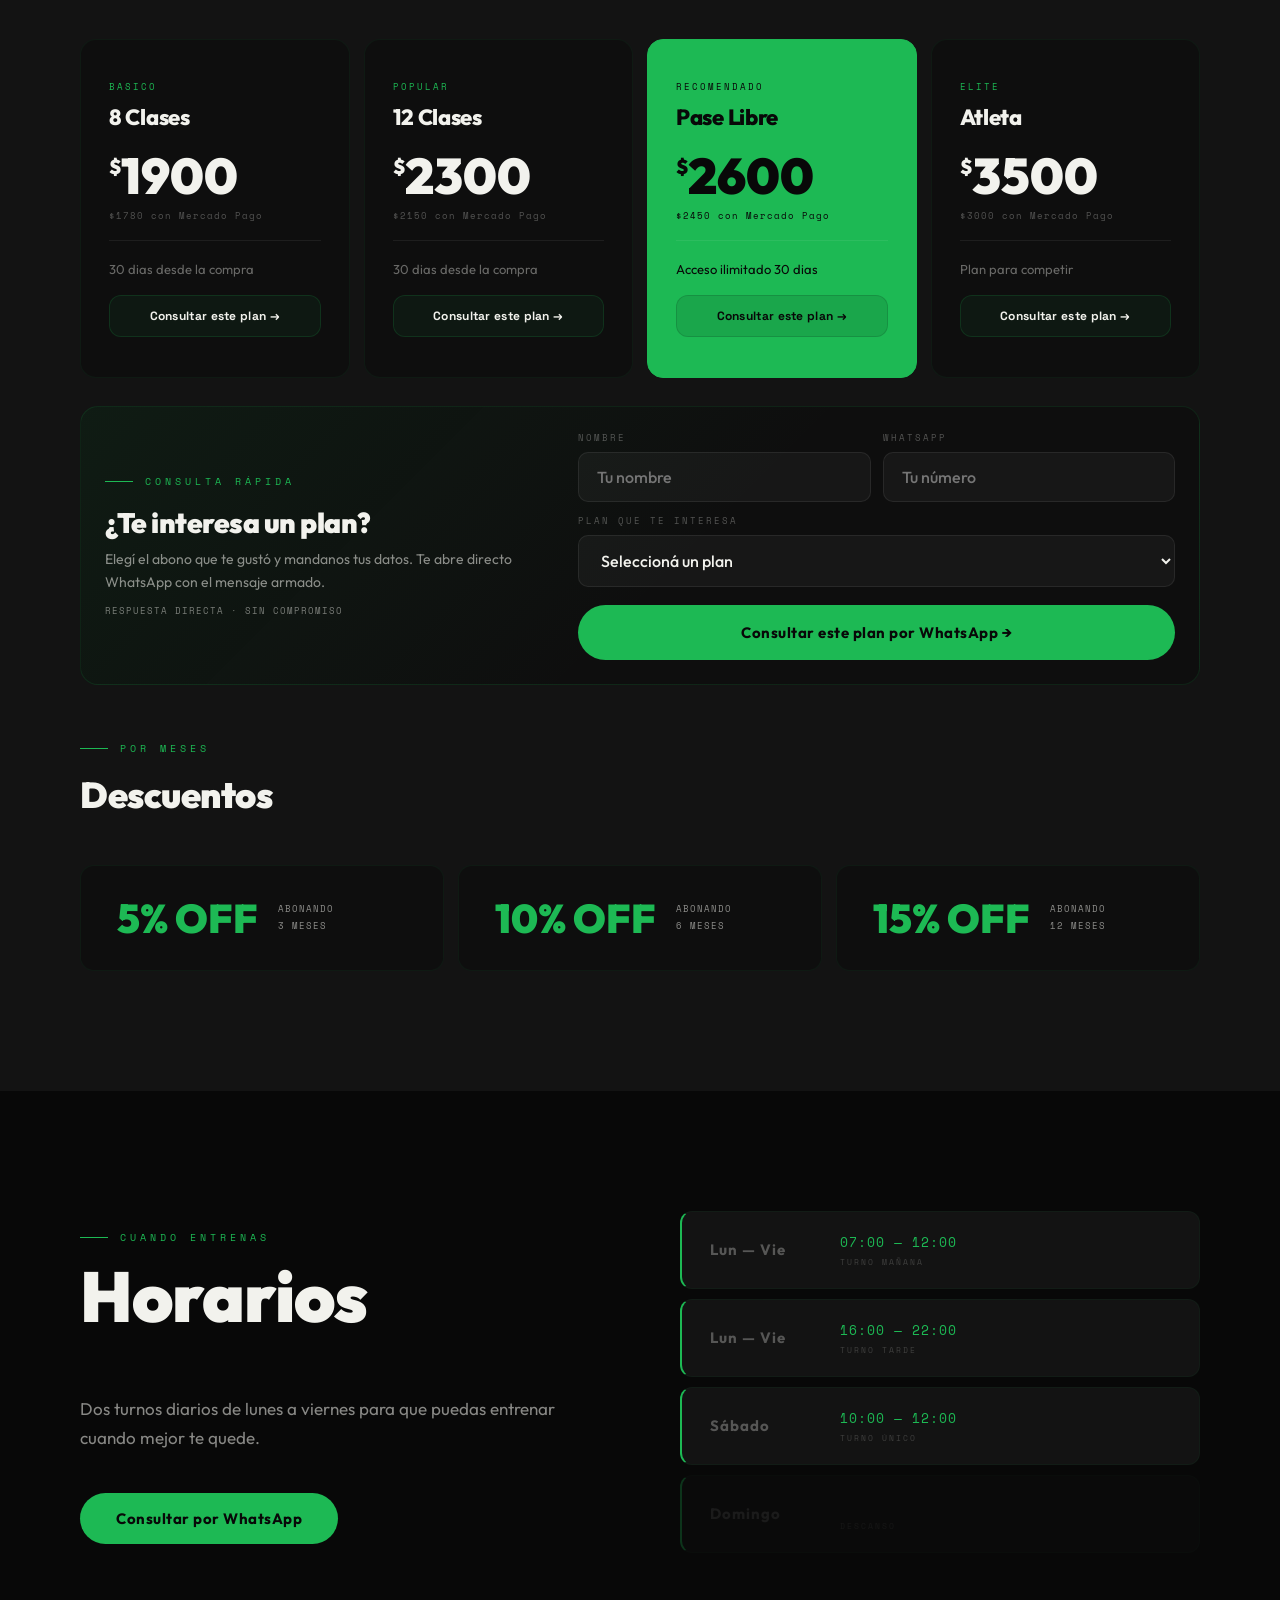
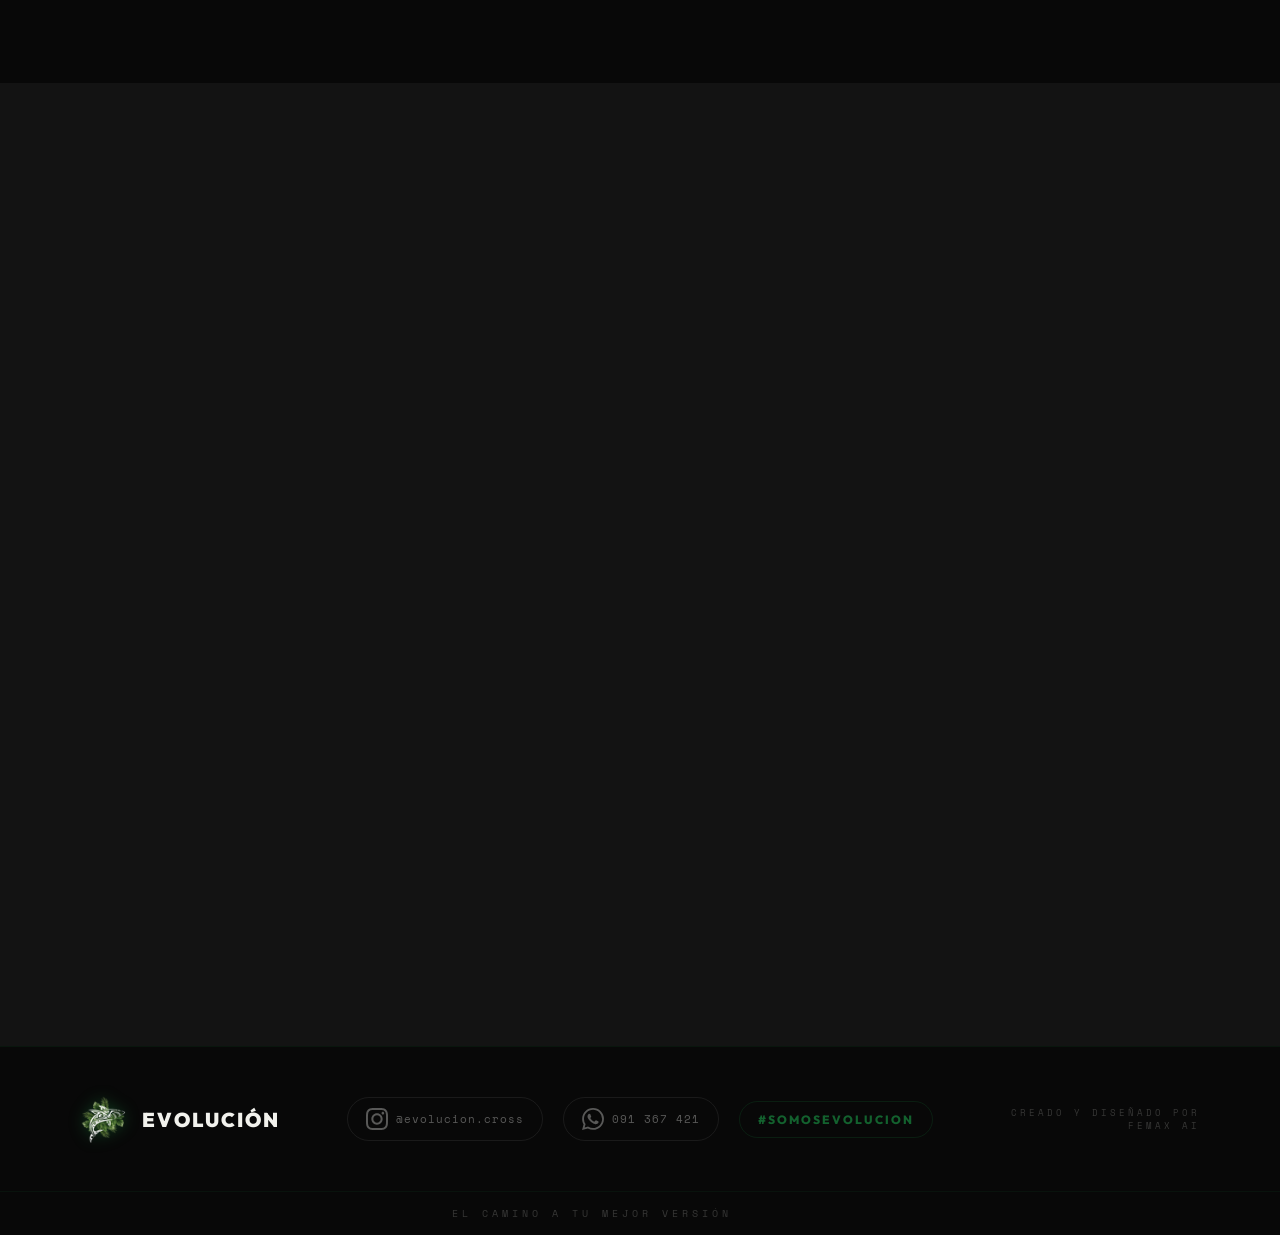
==== commit 48b89f47: "favicon tiburon" ====
--- a/index.html
+++ b/index.html
@@ -9,7 +9,9 @@
 <meta name="author" content="EVOLUCIÓN">
 <meta name="theme-color" content="#1DB954">
 <meta name="format-detection" content="telephone=no">
-<link rel="icon" href="assets/favicon.svg" type="image/svg+xml">
+<link rel="icon" type="image/png" sizes="32x32" href="assets/favicon-32.png">
+<link rel="icon" type="image/png" sizes="64x64" href="assets/favicon-64.png">
+<link rel="apple-touch-icon" sizes="180x180" href="assets/apple-touch-icon.png">
 <!-- Reemplazar `tudominio.com` por tu dominio final al publicar -->
 <link rel="canonical" href="https://tudominio.com/">
 <meta property="og:locale" content="es_UY">
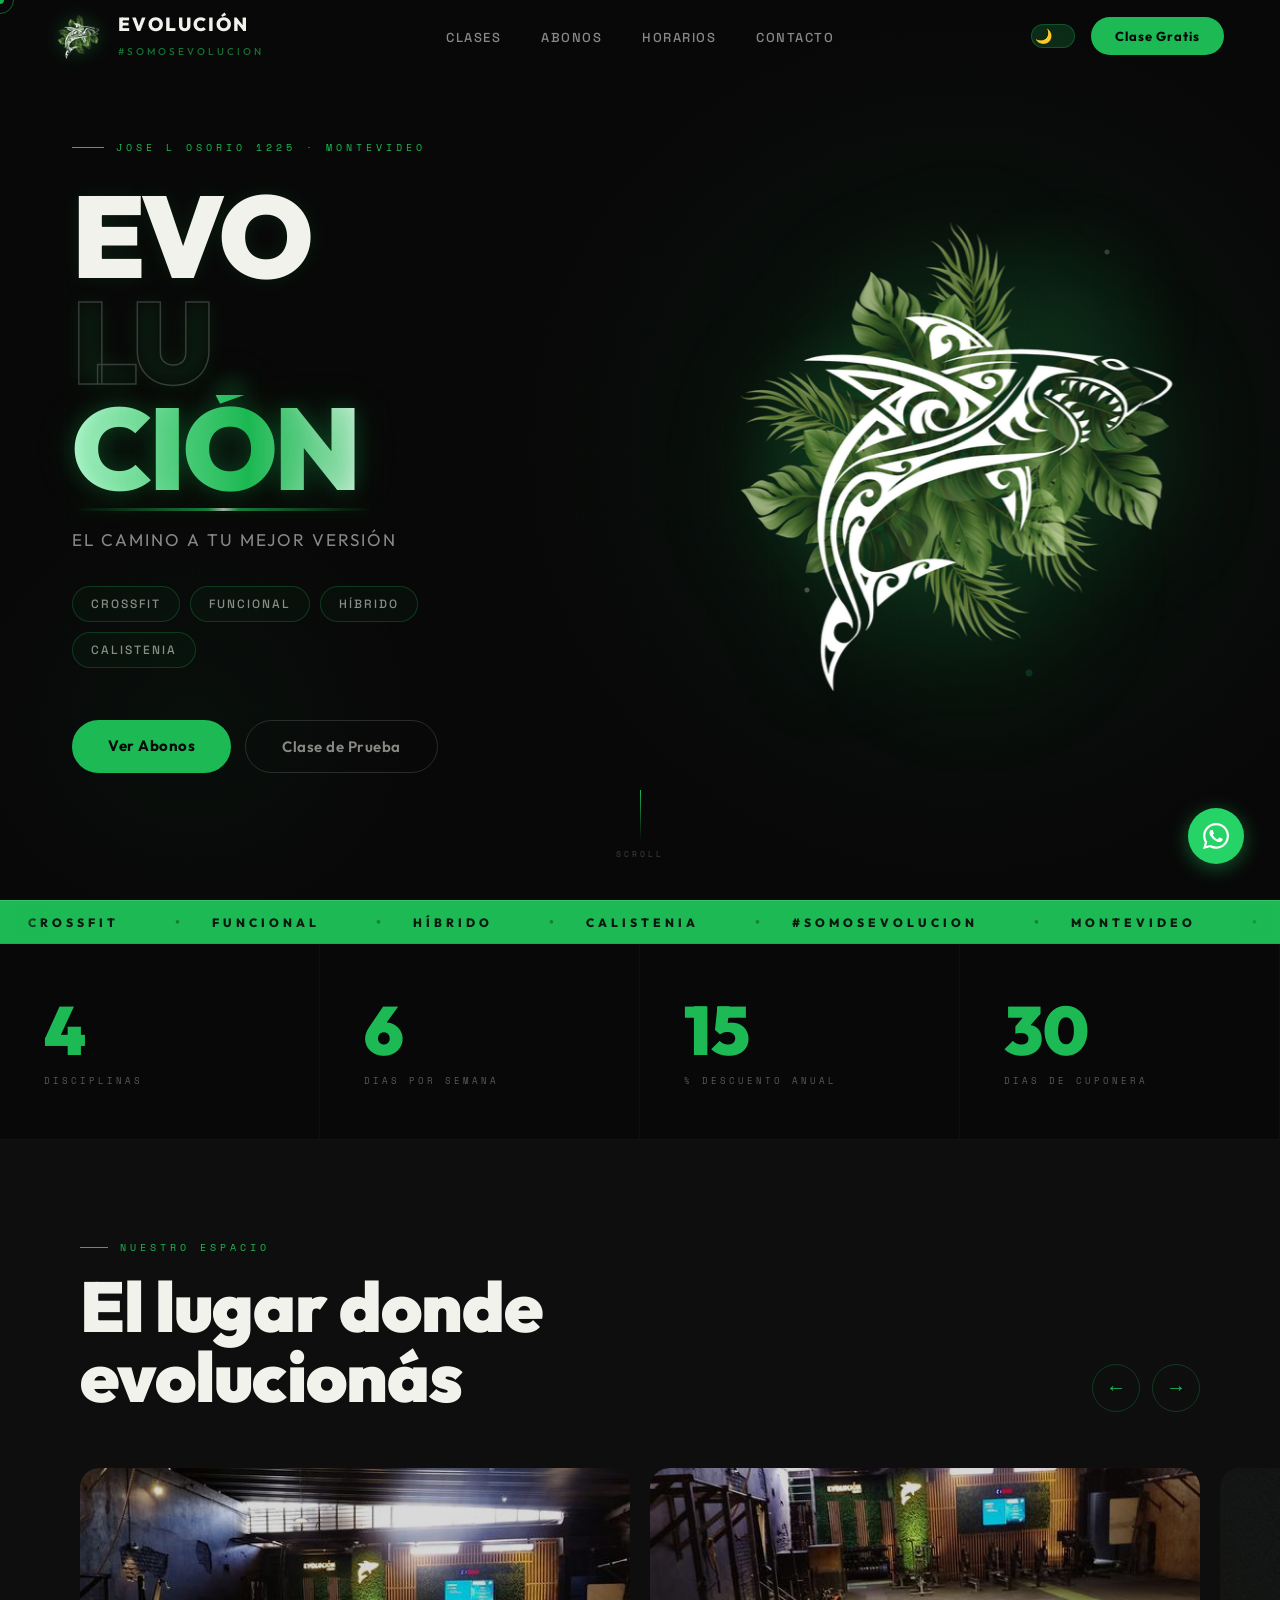
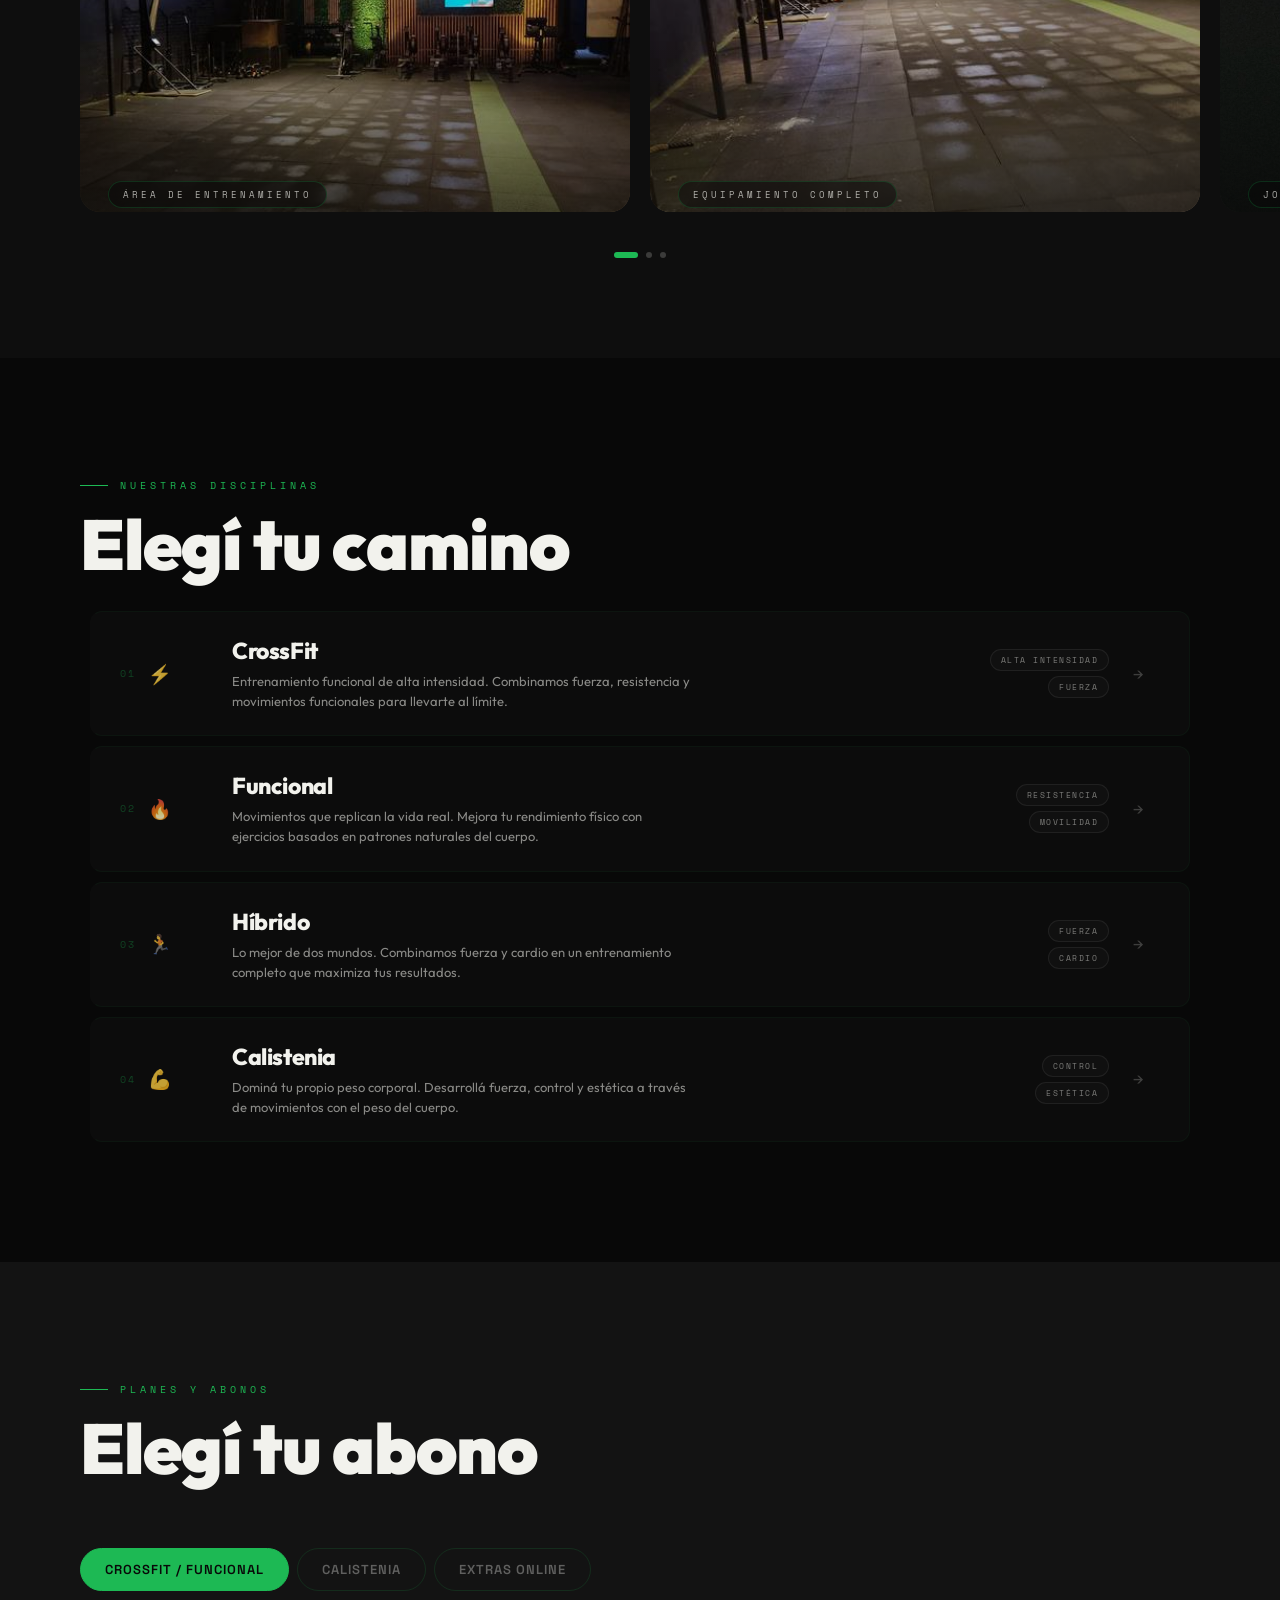
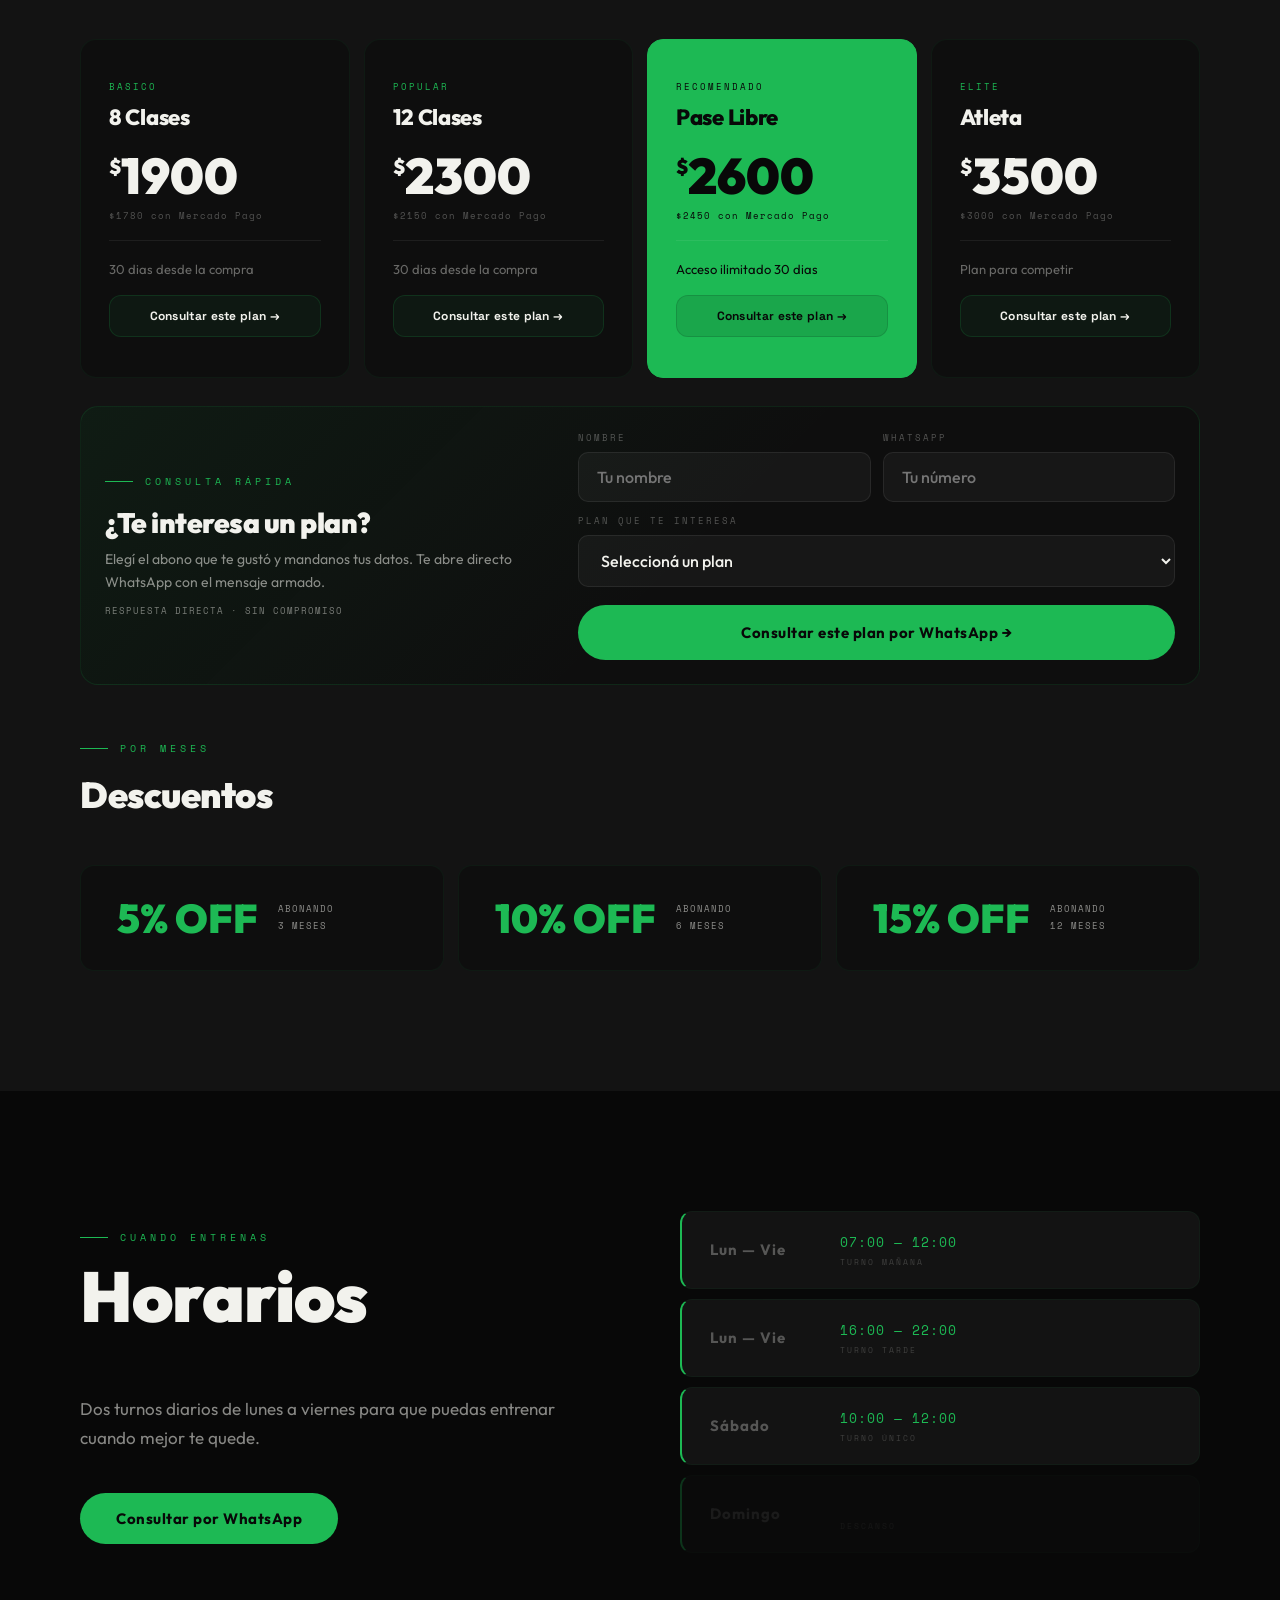
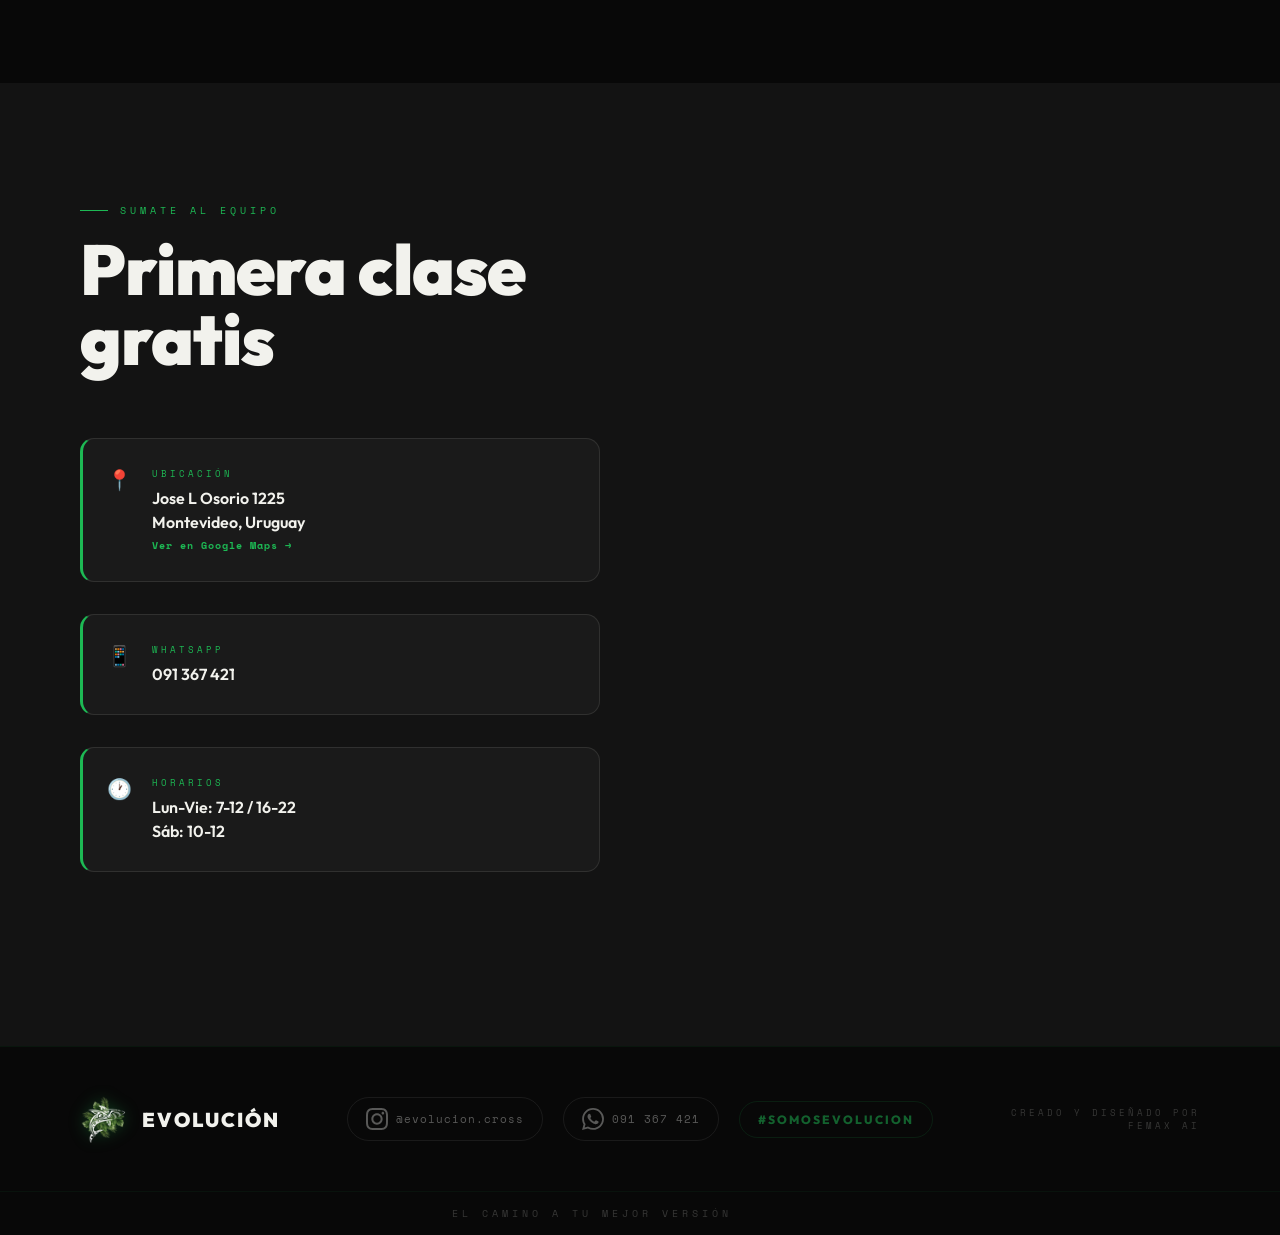
==== commit 538ac47f: "favicon ico fallback y dominio evolucioncross.com" ====
--- a/index.html
+++ b/index.html
@@ -12,19 +12,19 @@
 <link rel="icon" type="image/png" sizes="32x32" href="assets/favicon-32.png">
 <link rel="icon" type="image/png" sizes="64x64" href="assets/favicon-64.png">
 <link rel="apple-touch-icon" sizes="180x180" href="assets/apple-touch-icon.png">
-<!-- Reemplazar `tudominio.com` por tu dominio final al publicar -->
-<link rel="canonical" href="https://tudominio.com/">
+<link rel="shortcut icon" href="assets/favicon.ico" type="image/x-icon">
+<link rel="canonical" href="https://evolucioncross.com/">
 <meta property="og:locale" content="es_UY">
 <meta property="og:type" content="website">
 <meta property="og:title" content="EVOLUCIÓN — El Camino a Tu Mejor Versión">
 <meta property="og:description" content="CrossFit, funcional, híbrido y calistenia en Montevideo. Reservá tu primera clase gratis por WhatsApp.">
-<meta property="og:url" content="https://tudominio.com/">
+<meta property="og:url" content="https://evolucioncross.com/">
 <meta property="og:site_name" content="EVOLUCIÓN">
-<meta property="og:image" content="https://tudominio.com/assets/og-cover.svg">
+<meta property="og:image" content="https://evolucioncross.com/assets/og-cover.svg">
 <meta name="twitter:card" content="summary_large_image">
 <meta name="twitter:title" content="EVOLUCIÓN — El Camino a Tu Mejor Versión">
 <meta name="twitter:description" content="CrossFit, funcional, híbrido y calistenia en Montevideo. Reservá tu primera clase gratis por WhatsApp.">
-<meta name="twitter:image" content="https://tudominio.com/assets/og-cover.svg">
+<meta name="twitter:image" content="https://evolucioncross.com/assets/og-cover.svg">
 <link rel="preconnect" href="https://fonts.googleapis.com">
 <link rel="preconnect" href="https://fonts.gstatic.com" crossorigin>
 <link href="https://fonts.googleapis.com/css2?family=Outfit:wght@300;400;500;600;700;800;900&family=Space+Grotesk:wght@300;400;500;600;700&family=Space+Mono&display=swap" rel="stylesheet">
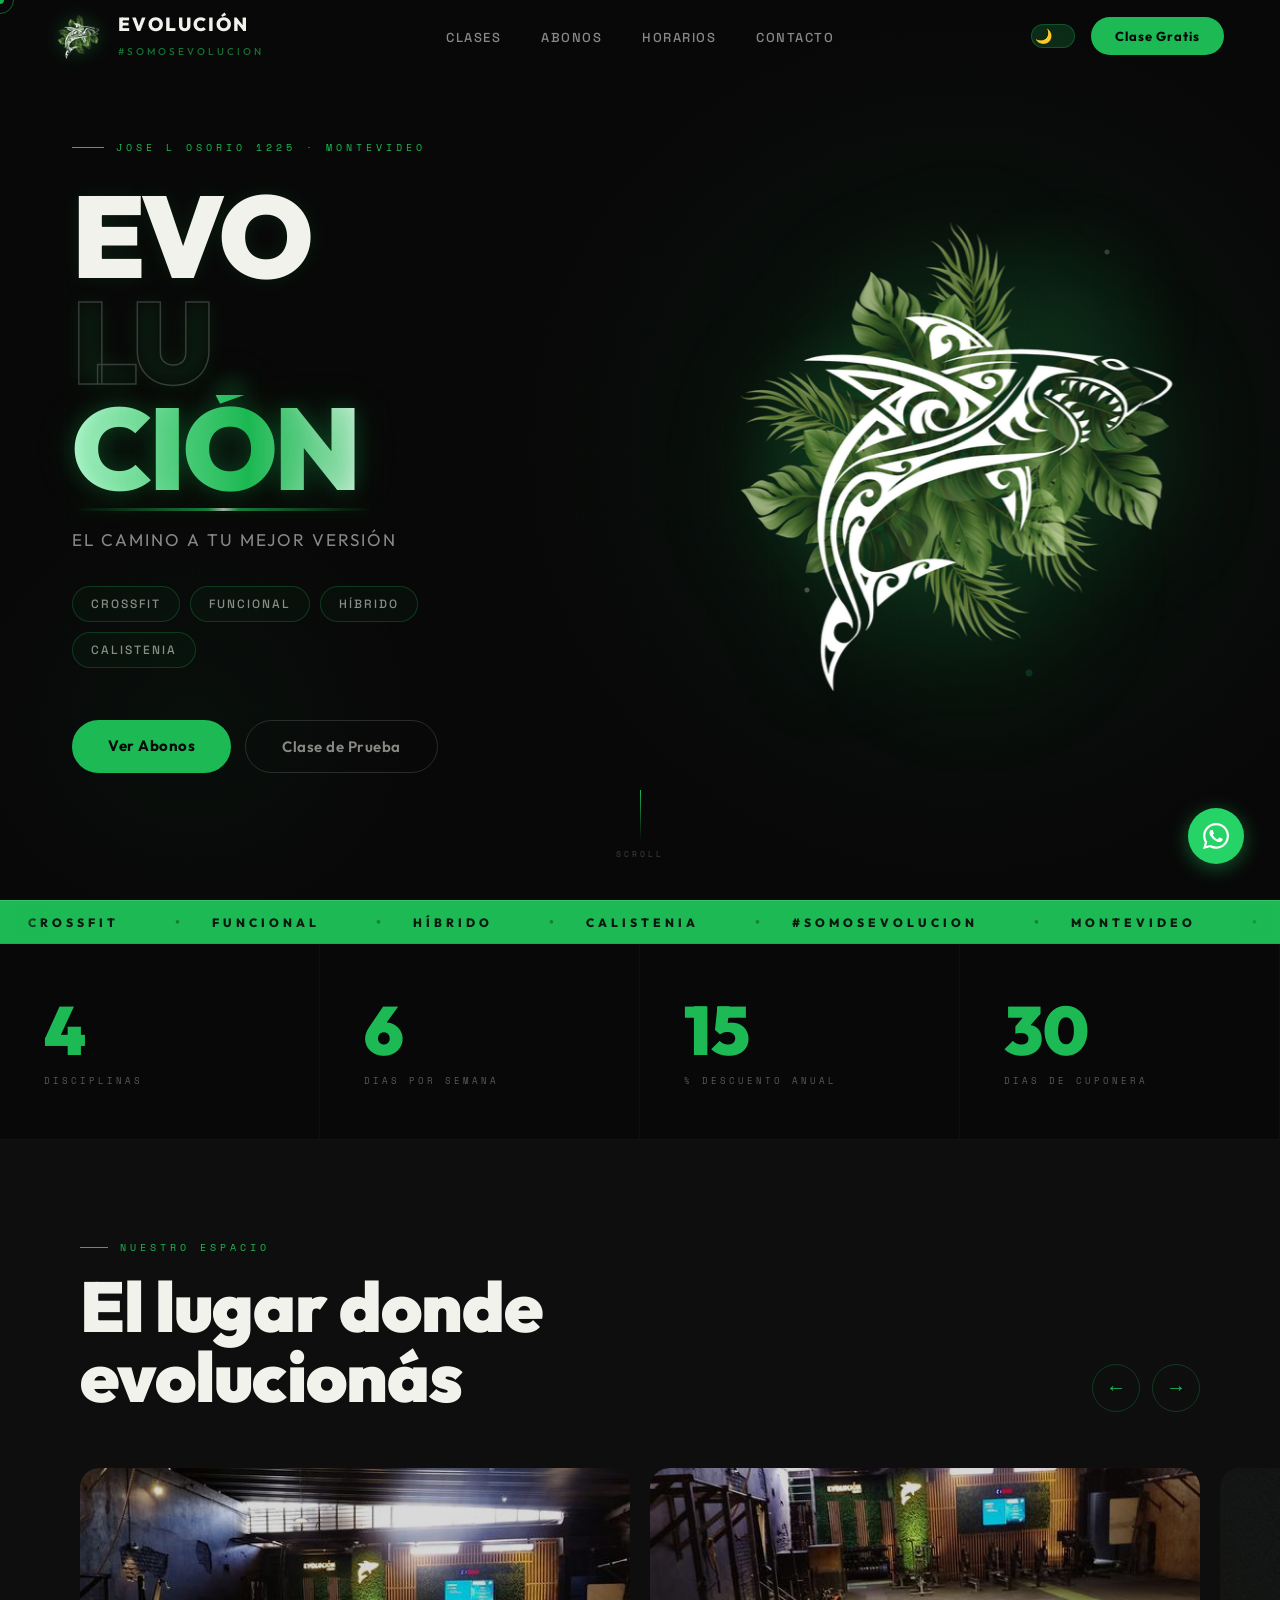
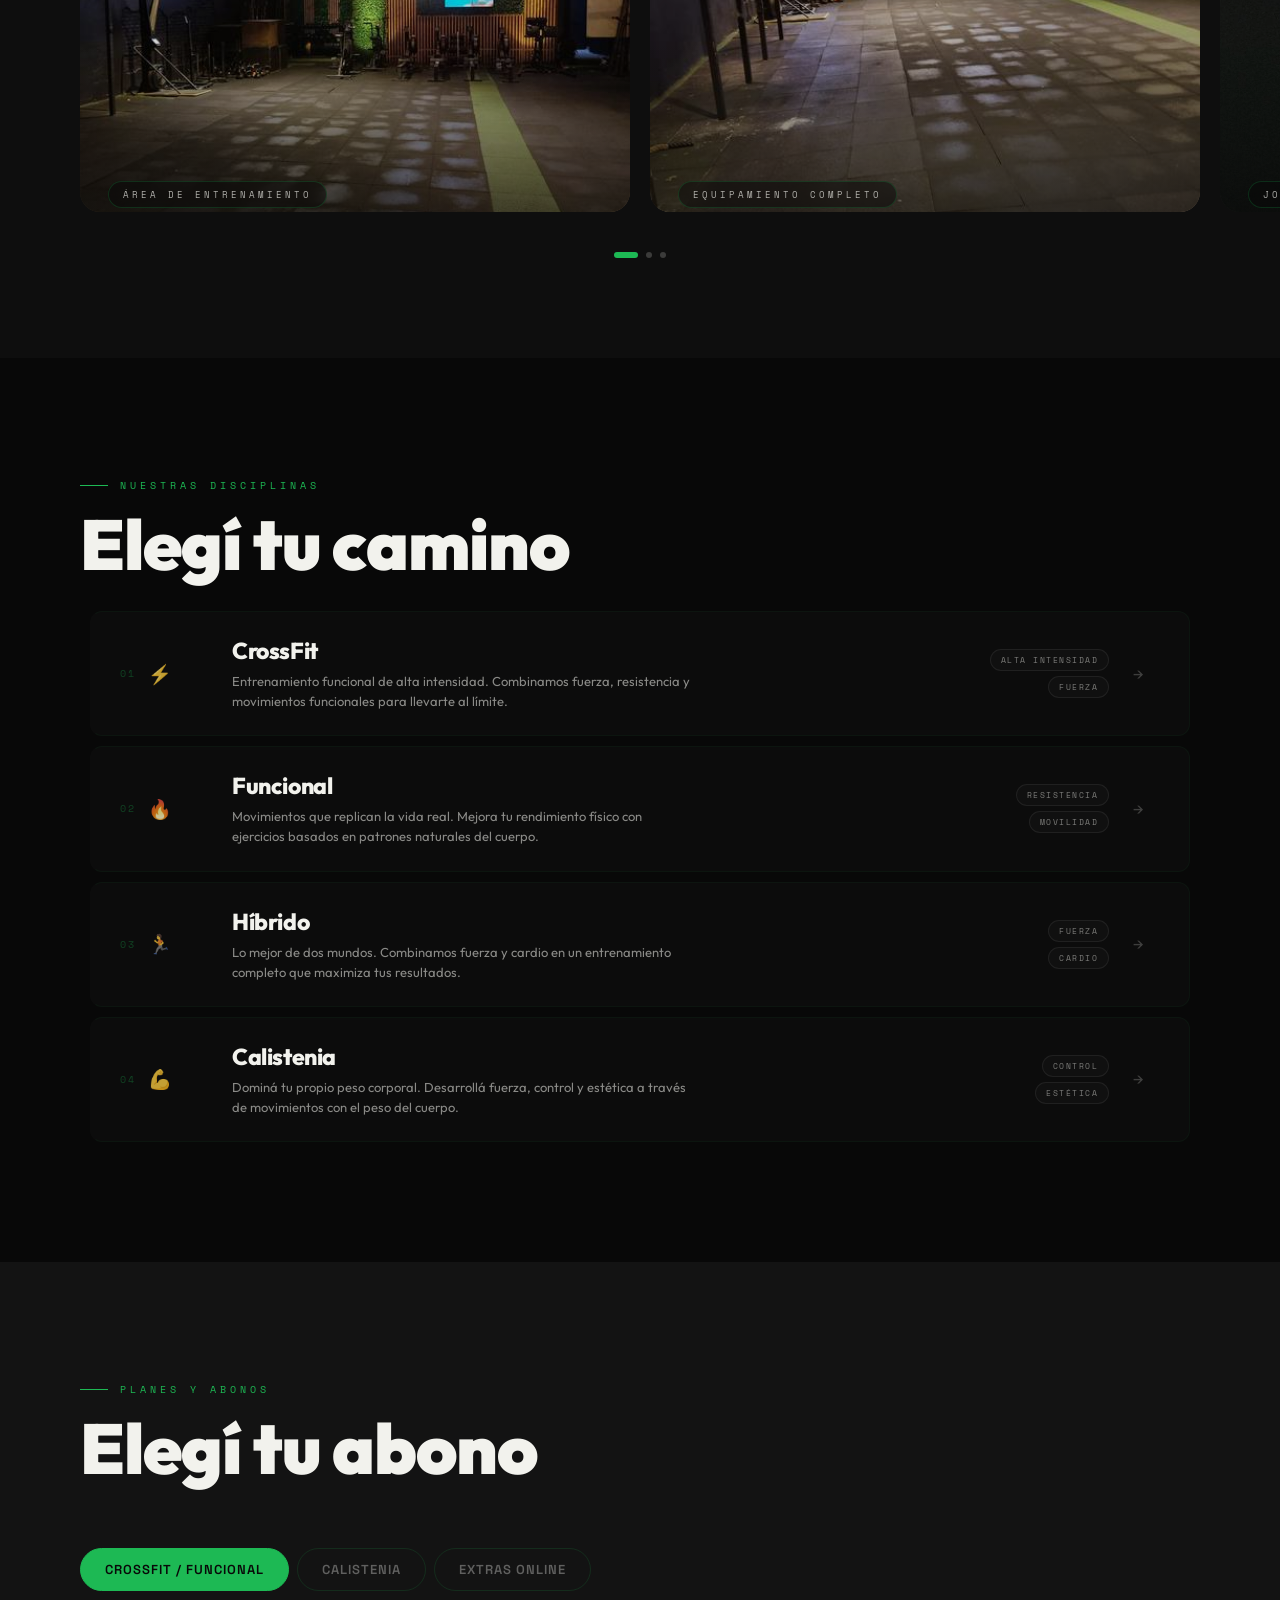
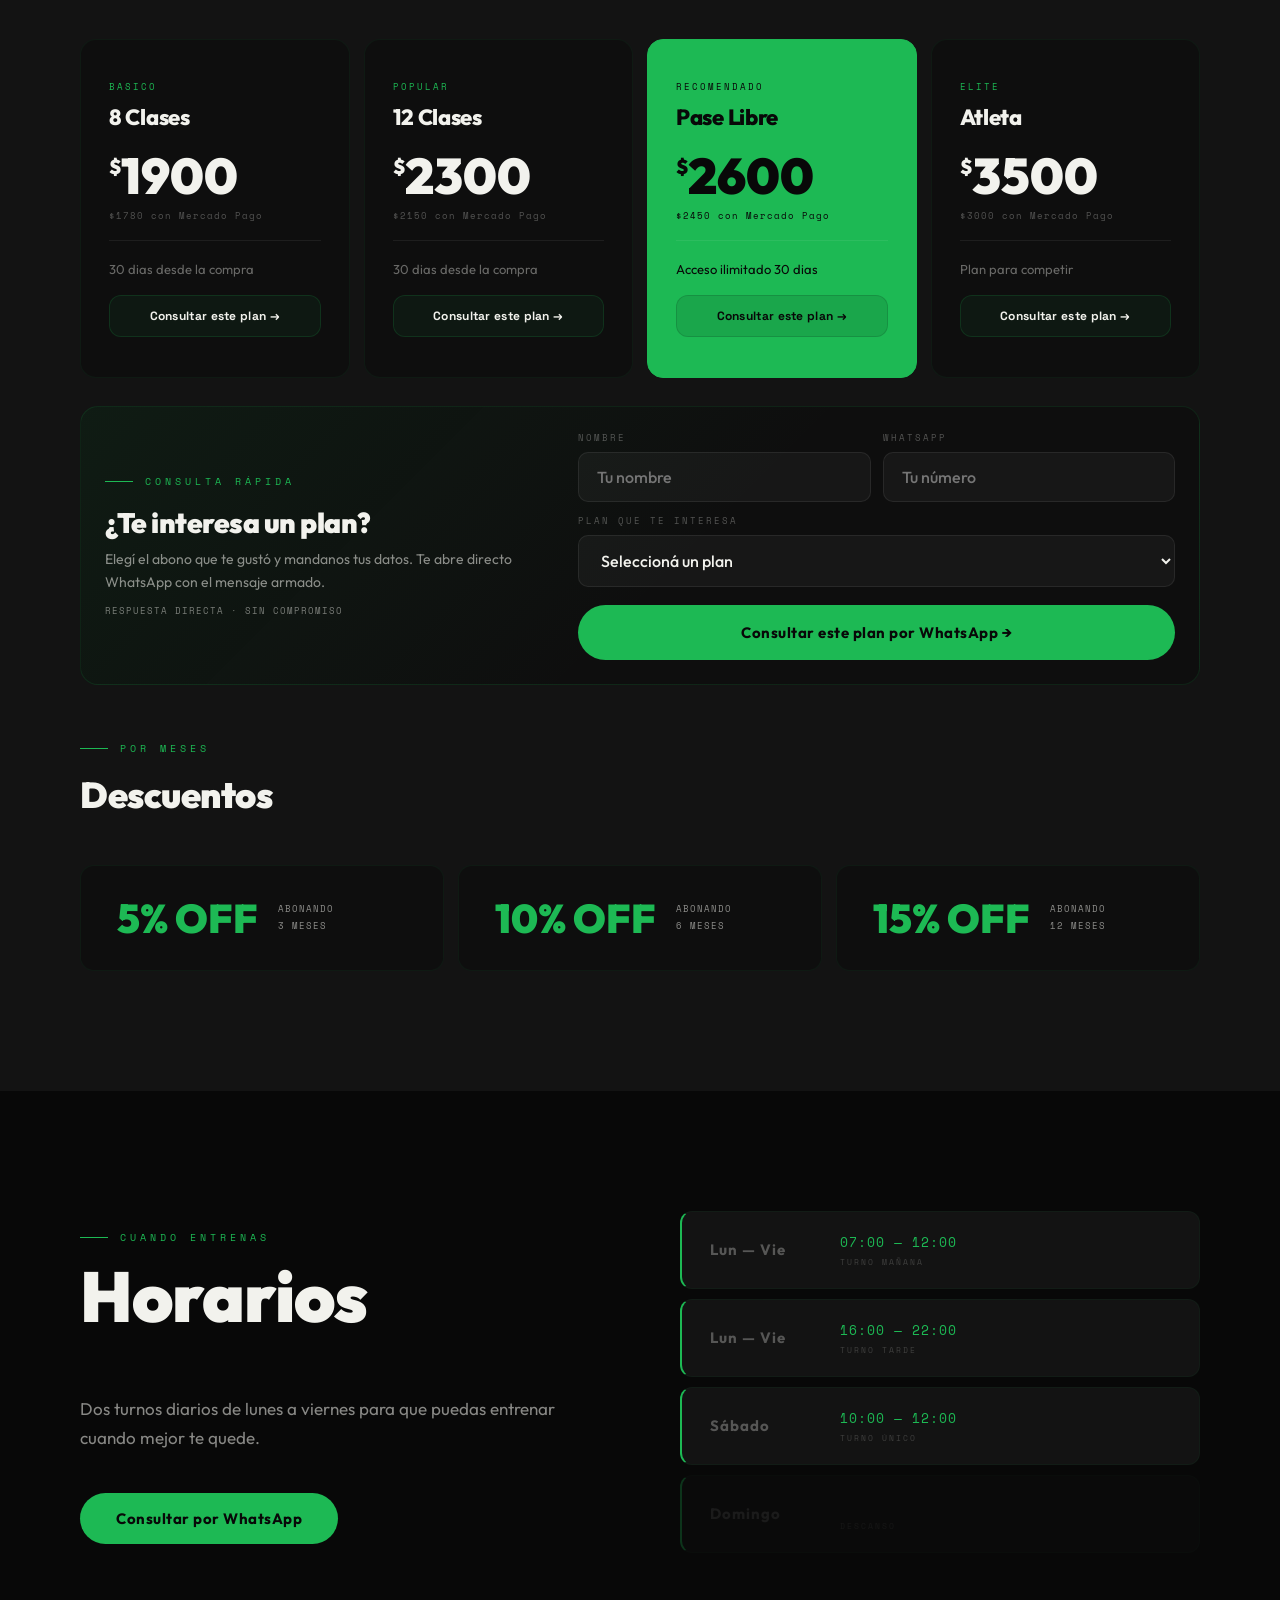
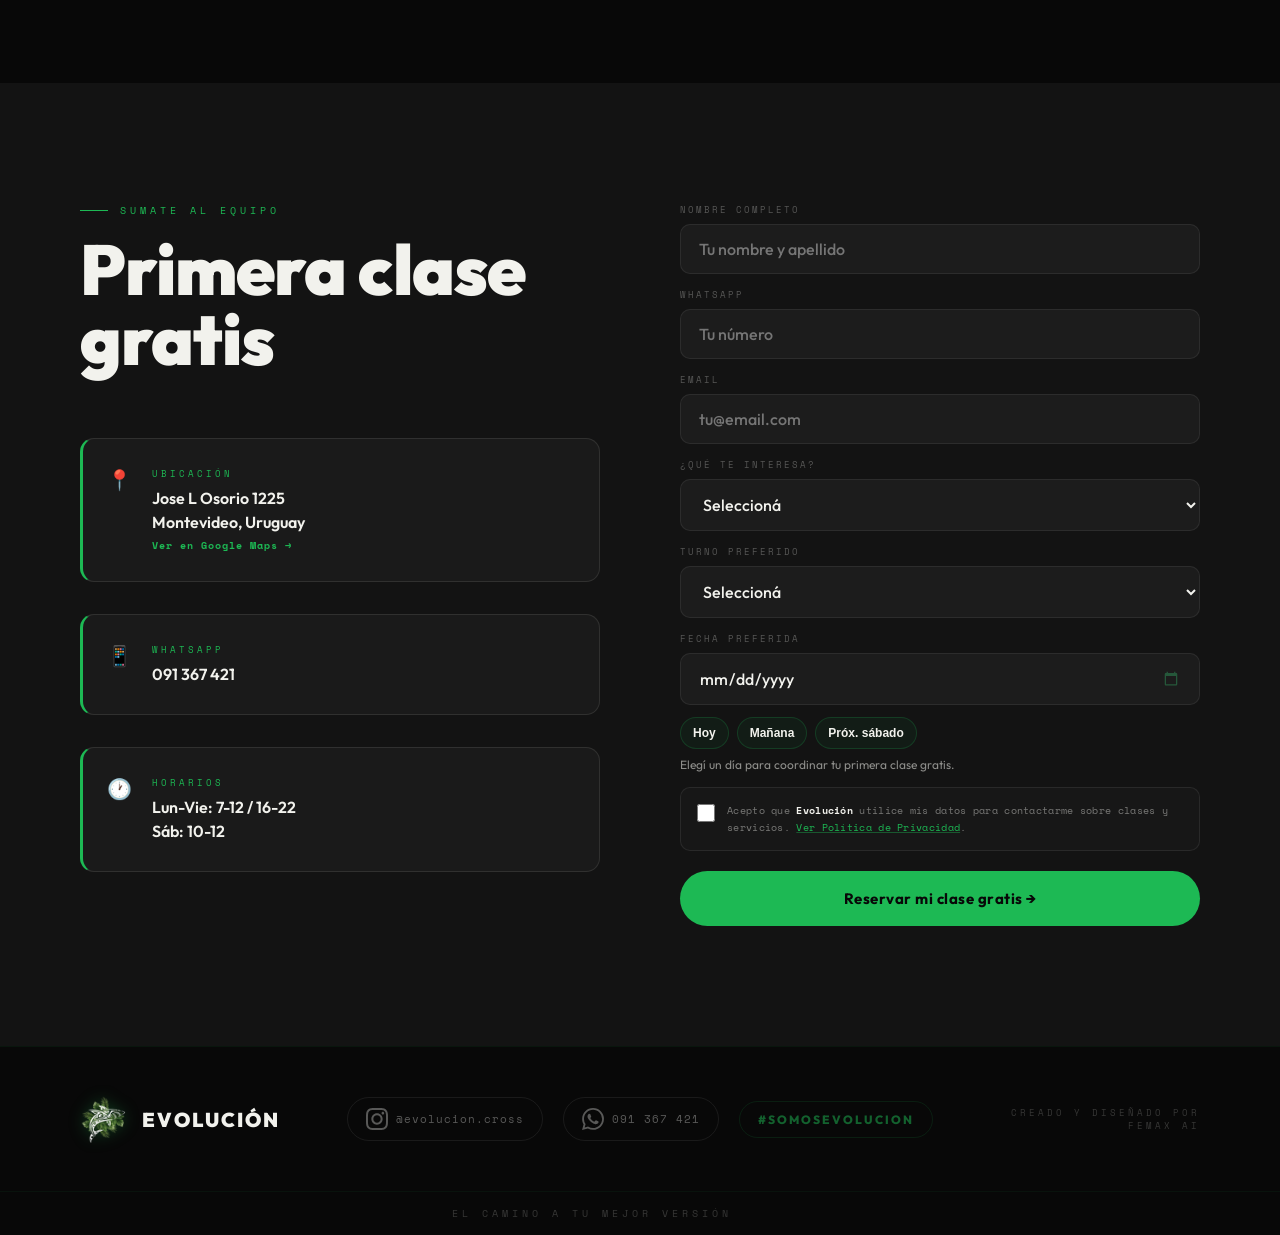
==== commit 75073797: "fix favicon setup" ====
--- a/index.html
+++ b/index.html
@@ -11,8 +11,8 @@
 <meta name="format-detection" content="telephone=no">
 <link rel="icon" type="image/png" sizes="32x32" href="assets/favicon-32.png">
 <link rel="icon" type="image/png" sizes="64x64" href="assets/favicon-64.png">
+<link rel="shortcut icon" href="/favicon.ico">
 <link rel="apple-touch-icon" sizes="180x180" href="assets/apple-touch-icon.png">
-<link rel="shortcut icon" href="assets/favicon.ico" type="image/x-icon">
 <link rel="canonical" href="https://evolucioncross.com/">
 <meta property="og:locale" content="es_UY">
 <meta property="og:type" content="website">
